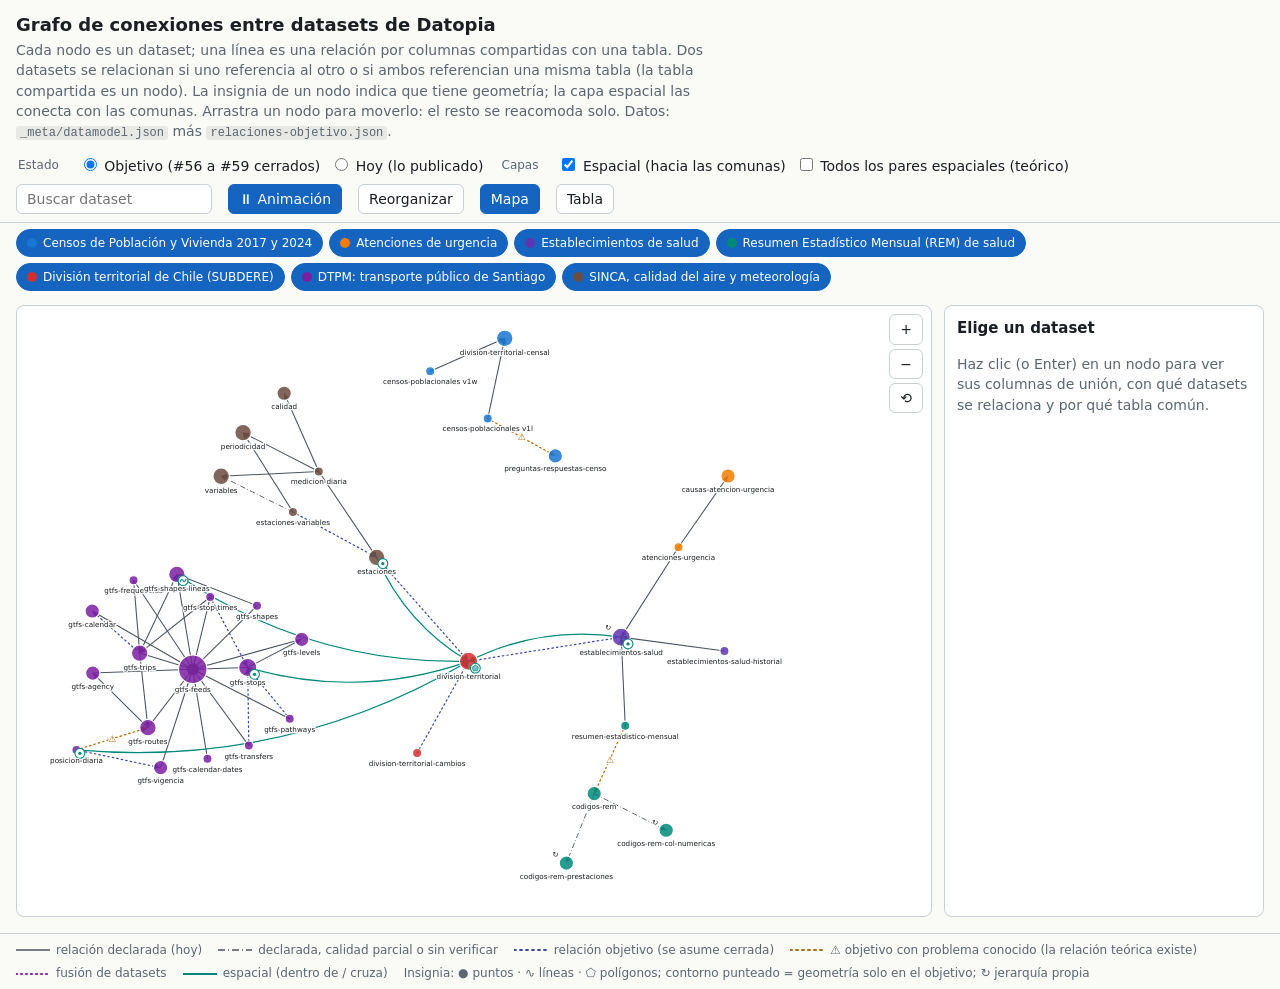
==== notebooks/interoperabilidad/grafo/grafo-datopia.html @ 95f764a3 "feat(interoperabilidad): refresh dataset graph viewer - Regenerate grafo-datopia.html from the live " ====
<!doctype html>
<html lang="es">
<head>
<meta charset="utf-8">
<meta name="viewport" content="width=device-width, initial-scale=1">
<title>Grafo de datasets de Datopia</title>
<style>
:root{--bg:#fafaf7;--panel:#fff;--ink:#1b1f23;--mut:#5b6670;--line:#c9d0d6;--tab:#4a5560;--obj:#3949ab;--adv:#b26a00;--esp:#00897b;--fus:#8e24aa;--foco:#1565c0}
@media (prefers-color-scheme:dark){:root{--bg:#14171a;--panel:#1d2227;--ink:#e8ecef;--mut:#9aa6b0;--line:#3a444d;--tab:#aab5bf;--obj:#8c9eff;--adv:#ffb74d;--esp:#4db6ac;--fus:#ce93d8;--foco:#64b5f6}}
*{box-sizing:border-box}
body{margin:0;background:var(--bg);color:var(--ink);font:14px/1.45 system-ui,-apple-system,"Segoe UI",Roboto,sans-serif}
header{padding:12px 16px 4px}
h1{font-size:18px;margin:0 0 2px}
header p{margin:0;color:var(--mut);max-width:80ch}
.barra{display:flex;flex-wrap:wrap;gap:8px 16px;align-items:center;padding:8px 16px;border-bottom:1px solid var(--line)}
.barra fieldset{border:0;margin:0;padding:0;display:flex;gap:10px;align-items:center}
.barra legend{float:left;margin-right:8px;color:var(--mut);font-size:12px}
label{cursor:pointer;white-space:nowrap}
button,input[type=search]{font:inherit;color:var(--ink);background:var(--panel);border:1px solid var(--line);border-radius:6px;padding:4px 10px}
button{cursor:pointer;min-width:32px;min-height:28px}
button[aria-pressed=true]{background:var(--foco);color:#fff;border-color:var(--foco)}
:focus-visible{outline:2px solid var(--foco);outline-offset:2px}
.chips{display:flex;flex-wrap:wrap;gap:6px;padding:6px 16px}
.chip{display:inline-flex;gap:6px;align-items:center;padding:2px 10px;border-radius:999px;border:1px solid var(--line);background:var(--panel);cursor:pointer;font-size:12px}
.chip i{width:10px;height:10px;border-radius:50%;display:inline-block}
.chip[aria-pressed=false]{opacity:.45}
main{display:grid;grid-template-columns:minmax(0,1fr) 320px;gap:12px;padding:8px 16px 16px}
@media (max-width:900px){main{grid-template-columns:1fr}}
.lienzo{background:var(--panel);border:1px solid var(--line);border-radius:8px;position:relative;overflow:hidden}
svg{display:block;width:100%;height:auto;touch-action:none;cursor:grab}
svg.arrastrando{cursor:grabbing}
.zoom{position:absolute;right:8px;top:8px;display:flex;flex-direction:column;gap:4px}
.nodo{cursor:grab}
.nodo:active{cursor:grabbing}
.nodo text{font-size:9.5px;fill:var(--ink);paint-order:stroke;stroke:var(--panel);stroke-width:3px;pointer-events:none}
.nodo:focus-visible circle.c,.nodo.sel circle.c{stroke:var(--foco);stroke-width:3}
.nodo.apagado,.arista.apagada{opacity:.12}
.arista{fill:none}
.arista.hoy-ok{stroke:var(--tab);stroke-width:1.4}
.arista.hoy-parcial{stroke:var(--tab);stroke-width:1.2;stroke-dasharray:7 3 1 3}
.arista.objetivo{stroke:var(--obj);stroke-width:1.6;stroke-dasharray:2 4;stroke-linecap:round}
.arista.advertencia{stroke:var(--adv)}
.arista.fusion{stroke:var(--fus);stroke-width:2.2;stroke-dasharray:1 4;stroke-linecap:round}
.arista.espacial{stroke:var(--esp);stroke-width:1.6}
.arista.par{stroke:var(--esp);stroke-width:.8;stroke-dasharray:1 3;opacity:.55}
.arista.sel{stroke-width:3.2;opacity:1}
.sim{font-size:12px;fill:var(--adv);paint-order:stroke;stroke:var(--panel);stroke-width:3px;pointer-events:none}
aside{background:var(--panel);border:1px solid var(--line);border-radius:8px;padding:12px;max-height:78vh;overflow:auto}
aside h2{font-size:15px;margin:0 0 4px}
aside h3{font-size:12px;margin:12px 0 4px;color:var(--mut);text-transform:uppercase;letter-spacing:.04em}
aside ul{margin:0;padding-left:18px}
aside li{margin:2px 0}
code{font-size:12px;background:rgba(127,127,127,.15);padding:0 4px;border-radius:3px}
.mut{color:var(--mut)}
.leyenda{display:flex;flex-wrap:wrap;gap:6px 16px;padding:8px 16px;border-top:1px solid var(--line);font-size:12px;color:var(--mut)}
.leyenda span{display:inline-flex;align-items:center;gap:6px}
.leyenda svg{width:34px;height:10px;cursor:default}
table{border-collapse:collapse;width:100%;font-size:12.5px;background:var(--panel)}
th,td{border:1px solid var(--line);padding:4px 8px;text-align:left;vertical-align:top}
th{position:sticky;top:0;background:var(--panel)}
.vista-tabla{display:none;padding:0 16px 16px;overflow:auto}
body.tabla .vista-tabla{display:block}
body.tabla main{display:none}
.sr{position:absolute;left:-9999px}
</style>
</head>
<body>
<header>
  <h1>Grafo de conexiones entre datasets de Datopia</h1>
  <p>Cada nodo es un dataset; una línea es una relación por columnas compartidas con una tabla. Dos datasets se relacionan si uno referencia al otro o si ambos referencian una misma tabla (la tabla compartida es un nodo). La insignia de un nodo indica que tiene geometría; la capa espacial las conecta con las comunas. Arrastra un nodo para moverlo: el resto se reacomoda solo. Datos: <code>_meta/datamodel.json</code> más <code>relaciones-objetivo.json</code>.</p>
</header>

<div class="barra" role="group" aria-label="Controles">
  <fieldset><legend>Estado</legend>
    <label><input type="radio" name="estado" value="objetivo" checked> Objetivo (#56 a #59 cerrados)</label>
    <label><input type="radio" name="estado" value="hoy"> Hoy (lo publicado)</label>
  </fieldset>
  <fieldset><legend>Capas</legend>
    <label><input type="checkbox" id="c-esp" checked> Espacial (hacia las comunas)</label>
    <label><input type="checkbox" id="c-par"> Todos los pares espaciales (teórico)</label>
  </fieldset>
  <input type="search" id="buscar" placeholder="Buscar dataset" aria-label="Buscar dataset">
  <button id="v-anim" aria-pressed="true" title="Pausar o reanudar la simulación de fuerzas">⏸ Animación</button>
  <button id="v-reorg" title="Volver al acomodo inicial y dejar que se reacomode">Reorganizar</button>
  <button id="v-mapa" aria-pressed="true">Mapa</button>
  <button id="v-tabla" aria-pressed="false">Tabla</button>
</div>
<div class="chips" id="chips" role="group" aria-label="Grupos de datasets"></div>

<main>
  <div class="lienzo">
    <div class="zoom">
      <button id="z-mas" aria-label="Acercar">+</button>
      <button id="z-menos" aria-label="Alejar">−</button>
      <button id="z-ini" aria-label="Restablecer vista">⟲</button>
    </div>
    <svg id="svg" viewBox="0 0 1200 800" role="img" aria-label="Grafo de datasets; la vista Tabla tiene la misma información en texto">
      <defs>
        <marker id="flecha" viewBox="0 0 10 10" refX="9" refY="5" markerWidth="6" markerHeight="6" orient="auto-start-reverse"><path d="M0,1 L9,5 L0,9z" fill="context-stroke"/></marker>
      </defs>
      <g id="vista"><g id="g-aristas"></g><g id="g-sim"></g><g id="g-nodos"></g></g>
    </svg>
  </div>
  <aside id="tarjeta" aria-live="polite"><h2>Elige un dataset</h2><p class="mut">Haz clic (o Enter) en un nodo para ver sus columnas de unión, con qué datasets se relaciona y por qué tabla común. También se puede enlazar: <code>#n=&lt;id&gt;</code>.</p></aside>
</main>

<div class="vista-tabla" id="vista-tabla"></div>

<div class="leyenda" id="leyenda">
  <span><svg><line x1="0" y1="5" x2="34" y2="5" stroke="var(--tab)" stroke-width="1.6"/></svg>relación declarada (hoy)</span>
  <span><svg><line x1="0" y1="5" x2="34" y2="5" stroke="var(--tab)" stroke-width="1.4" stroke-dasharray="7 3 1 3"/></svg>declarada, calidad parcial o sin verificar</span>
  <span><svg><line x1="0" y1="5" x2="34" y2="5" stroke="var(--obj)" stroke-width="1.8" stroke-dasharray="2 4" stroke-linecap="round"/></svg>relación objetivo (se asume cerrada)</span>
  <span><svg><line x1="0" y1="5" x2="34" y2="5" stroke="var(--adv)" stroke-width="1.8" stroke-dasharray="2 4" stroke-linecap="round"/></svg>⚠ objetivo con problema conocido (la relación teórica existe)</span>
  <span><svg><line x1="0" y1="5" x2="34" y2="5" stroke="var(--fus)" stroke-width="2.2" stroke-dasharray="1 4" stroke-linecap="round"/></svg>fusión de datasets</span>
  <span><svg><line x1="0" y1="5" x2="34" y2="5" stroke="var(--esp)" stroke-width="1.8"/></svg>espacial (dentro de / cruza)</span>
  <span>Insignia: ● puntos · ∿ líneas · ⬠ polígonos; contorno punteado = geometría solo en el objetivo; ↻ jerarquía propia</span>
</div>

<script>
const G = {"generado_desde":{"package":"do_metadata","version":"0.1.0"},"esquema":"1","nodos":[{"id":"geografia_social_cl_subdere_division_territorial_cambios_v1","etiqueta":"subdere / division-territorial-cambios","corta":"division-territorial-cambios","titulo":"Cambios de la división territorial de Chile","descripcion":"Historial de cambios de la división político-administrativa de Chile (DPA): una fila por unidad cambiada por cada ley o decreto (creaciones, divisiones, traslados y cambios de nombre), con códigos y nombres como los escribe la norma, más los dos decretos que reescriben toda la tabla (1439 de 2000 y 1115 de 2018). Es la fuente de las fotos históricas de division-territorial v2. Tabla plana, sin particiones.","grupo":"division-territorial-subdere","grupo_titulo":"División territorial de Chile (SUBDERE)","categoria":"geografia-social","grano":"one row per unit, legal act and previous unit","llave":["norma_id","nivel","cut_anterior","cut_nuevo"],"geometria_hoy":null,"geometria_tipo_hoy":null,"geometria_objetivo":null,"geometria_tipo_objetivo":null,"geometria_issue":null,"se_fusiona_en":null,"notebook":"https://github.com/Data-Observatory/datopia-notebooks/blob/main/notebooks/geografia-social/subdere/demo.ipynb","autoref":false,"referenciado_por":0,"x":711.4,"y":515.1},{"id":"geografia_social_cl_subdere_division_territorial_v1","etiqueta":"subdere / division-territorial","corta":"division-territorial","titulo":"División territorial de Chile: comunas con límites","descripcion":"Comunas de Chile con nombres oficiales y límites, de la edición DPA 2023 (geoportal.cl; SUBDERE, IGM, DIFROL, INE) y ocho fotos históricas reconstruidas desde las leyes que crearon o renombraron unidades (2000-05-08 a 2010-03-11). Una fila por comuna y fecha, geometría Polygon o MultiPolygon en EPSG:4326. Antártica no tiene geometría. Circulación autorizada por la Resolución N° 87 de 2023 de la Dirección Nacional de Fronteras y Límites del Estado (DIFROL); los productos derivados deben ser revisados y validados por DIFROL.","grupo":"division-territorial-subdere","grupo_titulo":"División territorial de Chile (SUBDERE)","categoria":"geografia-social","grano":"one row per municipality (cut_com) per snapshot date (snapshot_date)","llave":["cut_com","snapshot_date"],"geometria_hoy":"poligono","geometria_tipo_hoy":"MultiPolygon","geometria_objetivo":"poligono","geometria_tipo_objetivo":"MultiPolygon","geometria_issue":"#59","se_fusiona_en":null,"notebook":"https://github.com/Data-Observatory/datopia-notebooks/blob/main/notebooks/geografia-social/subdere/demo.ipynb","autoref":false,"referenciado_por":3,"x":738.9,"y":448.4},{"id":"medio_fisico_cl_sinca_calidad_v1","etiqueta":"sinca / calidad","corta":"calidad","titulo":"Códigos de calidad de la medición (SINCA)","descripcion":"Tabla de referencia con los códigos de calidad que acompañan las mediciones del SINCA: validado, preliminar y no validado. Se une con la columna calidad_id de las mediciones.","grupo":"sinca-calidad-aire","grupo_titulo":"SINCA, calidad del aire y meteorología","categoria":"medio-fisico","grano":"one row per measurement quality code","llave":["calidad_id"],"geometria_hoy":null,"geometria_tipo_hoy":null,"geometria_objetivo":null,"geometria_tipo_objetivo":null,"geometria_issue":null,"se_fusiona_en":null,"notebook":"https://github.com/Data-Observatory/datopia-notebooks/blob/main/notebooks/medio-fisico/sinca/demo.ipynb","autoref":false,"referenciado_por":1,"x":550.4,"y":192.9},{"id":"medio_fisico_cl_sinca_estaciones_v1","etiqueta":"sinca / estaciones","corta":"estaciones","titulo":"Estaciones de monitoreo (SINCA)","descripcion":"Catálogo de las estaciones de monitoreo del SINCA en Chile, con su ubicación (punto en EPSG:4326), región, provincia y comuna. Es una dimensión de cambio lento (SCD tipo 2): una estación puede tener varias filas, una por cada período de vigencia de sus datos, y la versión vigente tiene fecha_fin nula. Algunas estaciones no tienen coordenadas.","grupo":"sinca-calidad-aire","grupo_titulo":"SINCA, calidad del aire y meteorología","categoria":"medio-fisico","grano":"one row per station version (SCD-2): a station and the validity period of its tracked metadata","llave":["estacion_id","fecha_inicio"],"geometria_hoy":"punto","geometria_tipo_hoy":"Point","geometria_objetivo":"punto","geometria_tipo_objetivo":"Point","geometria_issue":null,"se_fusiona_en":null,"notebook":"https://github.com/Data-Observatory/datopia-notebooks/blob/main/notebooks/medio-fisico/sinca/demo.ipynb","autoref":false,"referenciado_por":2,"x":648.2,"y":354.6},{"id":"medio_fisico_cl_sinca_estaciones_variables_v1","etiqueta":"sinca / estaciones-variables","corta":"estaciones-variables","titulo":"Variables medidas por estación (SINCA)","descripcion":"Catálogo que indica qué variables mide cada estación del SINCA, con qué periodicidad y entre qué fechas hay registros. Una estación con más de un sensor para la misma variable meteorológica, a distintas alturas, tiene una fila por sensor. No conserva historial. Algunos códigos de variable no figuran en el diccionario de variables.","grupo":"sinca-calidad-aire","grupo_titulo":"SINCA, calidad del aire y meteorología","categoria":"medio-fisico","grano":"one row per (station, variable, periodicity): a variable measured by a station at a given cadence","llave":["estacion_id","variable_code","periodicidad"],"geometria_hoy":null,"geometria_tipo_hoy":null,"geometria_objetivo":null,"geometria_tipo_objetivo":null,"geometria_issue":null,"se_fusiona_en":null,"notebook":"https://github.com/Data-Observatory/datopia-notebooks/blob/main/notebooks/medio-fisico/sinca/demo.ipynb","autoref":false,"referenciado_por":0,"x":576.5,"y":317.0},{"id":"medio_fisico_cl_sinca_medicion_diaria_v1","etiqueta":"sinca / medicion-diaria","corta":"medicion-diaria","titulo":"Mediciones de calidad del aire y meteorología (SINCA)","descripcion":"Mediciones de calidad del aire y de variables meteorológicas de las estaciones del SINCA en Chile, en formato largo: una fila por fecha, estación, variable y periodicidad, con su indicador de calidad. Los valores se publican tal como los entrega la fuente, sin filtrar por rango, por lo que pueden existir valores extremos. La fuente puede revisar valores y calidad con posterioridad. La unidad depende de la variable (ver variables.unidad).","grupo":"sinca-calidad-aire","grupo_titulo":"SINCA, calidad del aire y meteorología","categoria":"medio-fisico","grano":"one row per (fecha, estacion_fk, variable_fk, periodicidad_fk): one measured value with its quality flag","llave":["fecha","estacion_fk","variable_fk","periodicidad_fk"],"geometria_hoy":null,"geometria_tipo_hoy":null,"geometria_objetivo":null,"geometria_tipo_objetivo":null,"geometria_issue":null,"se_fusiona_en":null,"notebook":"https://github.com/Data-Observatory/datopia-notebooks/blob/main/notebooks/medio-fisico/sinca/demo.ipynb","autoref":false,"referenciado_por":0,"x":585.4,"y":269.2},{"id":"medio_fisico_cl_sinca_periodicidad_v1","etiqueta":"sinca / periodicidad","corta":"periodicidad","titulo":"Periodicidad de la medición (SINCA)","descripcion":"Tabla de referencia con las tres periodicidades (cadencias) de medición del SINCA: horario, diario y discreto. Se une con la columna periodicidad_fk de las mediciones.","grupo":"sinca-calidad-aire","grupo_titulo":"SINCA, calidad del aire y meteorología","categoria":"medio-fisico","grano":"one row per measurement periodicity (cadence)","llave":["periodicidad_fk"],"geometria_hoy":null,"geometria_tipo_hoy":null,"geometria_objetivo":null,"geometria_tipo_objetivo":null,"geometria_issue":null,"se_fusiona_en":null,"notebook":"https://github.com/Data-Observatory/datopia-notebooks/blob/main/notebooks/medio-fisico/sinca/demo.ipynb","autoref":false,"referenciado_por":2,"x":536.5,"y":253.7},{"id":"medio_fisico_cl_sinca_variables_v1","etiqueta":"sinca / variables","corta":"variables","titulo":"Variables medidas (SINCA)","descripcion":"Diccionario de las variables que miden las estaciones del SINCA: contaminantes del aire y variables meteorológicas, con su nombre y unidad. Las variables meteorológicas se distinguen por la altura del sensor (por ejemplo TEMP_2M y TEMP_10M). Algunos códigos que aparecen en el catálogo de variables por estación no figuran aquí.","grupo":"sinca-calidad-aire","grupo_titulo":"SINCA, calidad del aire y meteorología","categoria":"medio-fisico","grano":"one row per measured variable (air-quality parameter, or meteorological variable at a given sensor height)","llave":["variable_code"],"geometria_hoy":null,"geometria_tipo_hoy":null,"geometria_objetivo":null,"geometria_tipo_objetivo":null,"geometria_issue":null,"se_fusiona_en":null,"notebook":"https://github.com/Data-Observatory/datopia-notebooks/blob/main/notebooks/medio-fisico/sinca/demo.ipynb","autoref":false,"referenciado_por":2,"x":524.4,"y":297.4},{"id":"salud_cl_deis_atenciones_urgencia_v1","etiqueta":"deis / atenciones-urgencia","corta":"atenciones-urgencia","titulo":"Atenciones de urgencia (DEIS)","descripcion":"Atenciones de urgencia diarias informadas por los establecimientos de la red pública de salud de Chile al DEIS del Ministerio de Salud, desde 2008, en formato largo. Cada fila es una fecha, un establecimiento, una causa y un grupo de edad, con el número de atenciones. Se excluyen las filas de totales por sección y por grupo de la fuente para no contar dos veces. Las glosas de las causas están en la tabla de causas de atención de urgencia.","grupo":"deis-atenciones-urgencia","grupo_titulo":"Atenciones de urgencia","categoria":"salud","grano":"one row per (fecha, id_establecimiento, id_causa, rango_etario): the number of emergency-care visits of an establishment on a date for a cause and age group (unique over all rows)","llave":["fecha","id_establecimiento","id_causa","rango_etario"],"geometria_hoy":null,"geometria_tipo_hoy":null,"geometria_objetivo":null,"geometria_tipo_objetivo":null,"geometria_issue":null,"se_fusiona_en":null,"notebook":"https://github.com/Data-Observatory/datopia-notebooks/blob/main/notebooks/salud/deis-atenciones-urgencia/demo.ipynb","autoref":false,"referenciado_por":0,"x":917.8,"y":430.7},{"id":"salud_cl_deis_causas_atencion_urgencia_v1","etiqueta":"deis / causas-atencion-urgencia","corta":"causas-atencion-urgencia","titulo":"Causas de atención de urgencia (DEIS)","descripcion":"Tabla de causas de las atenciones de urgencia del DEIS: una fila por código de causa con su nombre, grupo diagnóstico, tipo de prestación y códigos CIE-10. Se construye a partir de los archivos de atenciones de urgencia.","grupo":"deis-atenciones-urgencia","grupo_titulo":"Atenciones de urgencia","categoria":"salud","grano":"one row per id_causa","llave":["id_causa"],"geometria_hoy":null,"geometria_tipo_hoy":null,"geometria_objetivo":null,"geometria_tipo_objetivo":null,"geometria_issue":null,"se_fusiona_en":null,"notebook":"https://github.com/Data-Observatory/datopia-notebooks/blob/main/notebooks/salud/deis-atenciones-urgencia/demo.ipynb","autoref":false,"referenciado_por":1,"x":969.3,"y":384.3},{"id":"salud_cl_deis_codigos_rem_col_numericas_v1","etiqueta":"deis / codigos-rem-col-numericas","corta":"codigos-rem-col-numericas","titulo":"Columnas numéricas del REM (árbol de glosas)","descripcion":"Árbol jerárquico de las glosas de las columnas numéricas del REM. Los nombres de la fuente son rutas de niveles separados por «;», cada uno con la forma clave|valor; esta tabla tiene una fila por cada nodo distinto, con su nivel, su padre y, cuando la glosa la indica, la unidad. Se une con codigos-rem por num_col_numerica; las filas de codigos-rem sin glosa de columna numérica tienen num_col_numerica nulo y no tienen nodo aquí.","grupo":"deis-rem","grupo_titulo":"Resumen Estadístico Mensual (REM) de salud","categoria":"salud","grano":"one row per node of the numeric column label tree","llave":["num_col_numerica"],"geometria_hoy":null,"geometria_tipo_hoy":null,"geometria_objetivo":null,"geometria_tipo_objetivo":null,"geometria_issue":null,"se_fusiona_en":null,"notebook":"https://github.com/Data-Observatory/datopia-notebooks/blob/main/notebooks/salud/deis-rem/demo.ipynb","autoref":true,"referenciado_por":1,"x":906.0,"y":736.0},{"id":"salud_cl_deis_codigos_rem_prestaciones_v1","etiqueta":"deis / codigos-rem-prestaciones","corta":"codigos-rem-prestaciones","titulo":"Prestaciones del REM (árbol de glosas)","descripcion":"Árbol jerárquico de las glosas de las prestaciones del REM. Los nombres de la fuente son rutas de niveles separados por «;», cada uno con la forma clave|valor; esta tabla tiene una fila por cada nodo distinto, con su nivel, su padre y, cuando la glosa la indica, la unidad. Se une con codigos-rem por num_prestacion.","grupo":"deis-rem","grupo_titulo":"Resumen Estadístico Mensual (REM) de salud","categoria":"salud","grano":"one row per node of the activity (prestación) label tree","llave":["num_prestacion"],"geometria_hoy":null,"geometria_tipo_hoy":null,"geometria_objetivo":null,"geometria_tipo_objetivo":null,"geometria_issue":null,"se_fusiona_en":null,"notebook":"https://github.com/Data-Observatory/datopia-notebooks/blob/main/notebooks/salud/deis-rem/demo.ipynb","autoref":true,"referenciado_por":1,"x":830.3,"y":745.0},{"id":"salud_cl_deis_codigos_rem_v1","etiqueta":"deis / codigos-rem","corta":"codigos-rem","titulo":"Códigos del Resumen Estadístico Mensual (REM)","descripcion":"Diccionario de los códigos del REM (Resumen Estadístico Mensual) por año y serie. Para cada código de prestación (cod_prestacion) y columna numérica (cod_col_numerica) indica la hoja, sección y subsección en que aparece el código, además de los nombres de la prestación y de la columna numérica (columnas nombre_). Esos nombres son cadenas jerárquicas con la estructura «clave_1|valor_1;clave_2|valor_2»; las columnas num_ guardan el id del último nodo de cada jerarquía y funcionan como claves foráneas hacia los datasets codigos-rem-prestaciones y codigos-rem-col-numericas. Clave de unión con tipo=resumen-estadistico-mensual: (year, tipo_serie, cod_prestacion, cod_col_numerica); las columnas cod_ son las claves, porque los nombres (nombre_) pueden cambiar entre años. Esa combinación no es única en algunos años porque los diccionarios de la fuente la repiten, y las filas repetidas se conservan tal como se publican, igual que las filas sin cod_col_numerica en la fuente original. Las repeticiones son dos errores aparentes de numeración en las planillas del DEIS (serie A, 2014, hoja A11, subsecciones A.1 y A.2, que repiten COL01 a COL07; serie A, 2026, hoja A08, subsecciones A.2 y A.5, que repiten los códigos 08200001 y 08200002) y otras repeticiones del mismo código en los diccionarios de la fuente: serie A, hojas A28 (2011), A26 (2014), A03 (2016, subsecciones A.1, D.3 y D.4), A05 (2016), A27 y A30 (2023) y A25 (2026); serie BM, hojas BM18 y BM18A (2017); serie BS, hoja BS17A (2009 a 2016) y hoja B (2018 y 2023 a 2025); serie D, hoja D15 (2016). El listado corresponde a los diccionarios publicados hoy.","grupo":"deis-rem","grupo_titulo":"Resumen Estadístico Mensual (REM) de salud","categoria":"salud","grano":"one row per (year, tipo_serie, cod_prestacion, cod_col_numerica) as listed in the source code dictionaries; the combination is not unique in some years (see the dataset description)","llave":[],"geometria_hoy":null,"geometria_tipo_hoy":null,"geometria_objetivo":null,"geometria_tipo_objetivo":null,"geometria_issue":null,"se_fusiona_en":null,"notebook":"https://github.com/Data-Observatory/datopia-notebooks/blob/main/notebooks/salud/deis-rem/demo.ipynb","autoref":false,"referenciado_por":1,"x":865.4,"y":687.1},{"id":"salud_cl_deis_establecimientos_salud_historial_v1","etiqueta":"deis / establecimientos-salud-historial","corta":"establecimientos-salud-historial","titulo":"Historial de cambios de establecimientos de salud (DEIS)","descripcion":"Historial de cambios del registro de establecimientos de salud de Chile, del DEIS, en formato largo. Cada fila es un valor anterior de un atributo de un establecimiento, con los años en que estuvo vigente. Las filas del atributo id_establecimiento_antiguo relacionan los códigos antiguos con el código vigente. Los valores actuales están en la tabla de establecimientos de salud.","grupo":"deis-establecimientos-salud","grupo_titulo":"Establecimientos de salud","categoria":"salud","grano":"one row per (id_establecimiento, nombre_columna, valor_columna, year_inicio): one former value of one attribute of an establishment and the years it applied","llave":[],"geometria_hoy":null,"geometria_tipo_hoy":null,"geometria_objetivo":null,"geometria_tipo_objetivo":null,"geometria_issue":null,"se_fusiona_en":null,"notebook":"https://github.com/Data-Observatory/datopia-notebooks/blob/main/notebooks/salud/deis-rem/demo.ipynb","autoref":false,"referenciado_por":0,"x":926.1,"y":517.0},{"id":"salud_cl_deis_establecimientos_salud_v1","etiqueta":"deis / establecimientos-salud","corta":"establecimientos-salud","titulo":"Establecimientos de salud (DEIS)","descripcion":"Registro vigente de los establecimientos de salud de Chile, del DEIS del Ministerio de Salud. Cada fila es un establecimiento con sus atributos más recientes: nombre, tipo, dependencia, situación, ubicación, servicio de salud y SEREMI. Los valores anteriores, incluidos los códigos antiguos, están en el historial de cambios de establecimientos.","grupo":"deis-establecimientos-salud","grupo_titulo":"Establecimientos de salud","categoria":"salud","grano":"one row per health establishment (current DEIS code)","llave":["id_establecimiento"],"geometria_hoy":"punto","geometria_tipo_hoy":"Point","geometria_objetivo":"punto","geometria_tipo_objetivo":"Point","geometria_issue":null,"se_fusiona_en":null,"notebook":"https://github.com/Data-Observatory/datopia-notebooks/blob/main/notebooks/salud/deis-rem/demo.ipynb","autoref":true,"referenciado_por":3,"x":853.0,"y":496.9},{"id":"salud_cl_deis_resumen_estadistico_mensual_v1","etiqueta":"deis / resumen-estadistico-mensual","corta":"resumen-estadistico-mensual","titulo":"Resumen Estadístico Mensual (REM) de establecimientos de salud","descripcion":"Estadísticas de actividad mensual (REM) que los establecimientos de salud de la red pública de Chile reportan al DEIS, del Ministerio de Salud, en formato largo. Reúne las series A, BS, BM, D y P. Cada fila es un valor reportado para un año, mes, tipo de serie, establecimiento, código de prestación y columna numérica. Los archivos de la fuente repiten algunas de estas combinaciones; el ETL deja un solo valor por combinación (si las copias difieren, el de la última línea del archivo de origen) y lo marca en flags_procesamiento con el bit 5 (valor 32). Las glosas de los códigos están en los datasets codigos-rem, codigos-rem-prestaciones y codigos-rem-col-numericas.","grupo":"deis-rem","grupo_titulo":"Resumen Estadístico Mensual (REM) de salud","categoria":"salud","grano":"one row per (year, month, tipo_serie, id_establecimiento, cod_prestacion, cod_col_numerica): the reported value (cantidad) for a health establishment, month, series type, activity code and numeric column. The source CSVs repeat some of these keys; the ETL keeps one value per key (the last line of the source file when the copies differ) and sets bit 5 (32) of flags_procesamiento","llave":["year","month","tipo_serie","id_establecimiento","cod_prestacion","cod_col_numerica"],"geometria_hoy":null,"geometria_tipo_hoy":null,"geometria_objetivo":null,"geometria_tipo_objetivo":null,"geometria_issue":null,"se_fusiona_en":null,"notebook":"https://github.com/Data-Observatory/datopia-notebooks/blob/main/notebooks/salud/deis-rem/demo.ipynb","autoref":false,"referenciado_por":0,"x":862.2,"y":598.2},{"id":"sociologia_cl_ine_censos_poblacionales_v1l","etiqueta":"ine / censos-poblacionales v1l","corta":"censos-poblacionales v1l","titulo":"Censos de Población y Vivienda 2017 y 2024 (formato largo)","descripcion":"Microdatos de los Censos de Población y Vivienda 2017 y 2024 de Chile (INE), en formato largo: una fila por vivienda, hogar o persona y pregunta censal, con la descripción de la pregunta (pregunta) y la respuesta como texto (respuesta). Particionado por year= y tipo_registro= (viviendas, hogares, personas). Las columnas identificadoras varían por partición (id_zona_censal_local solo en 2017; cut_com y zona_urbana solo en viviendas 2024); esta tabla es su unión por nombre y una columna ausente se lee nula. No se publican filas con respuesta vacía. Preguntas y etiquetas de respuestas: preguntas-respuestas-censo. Los mismos registros en formato ancho: versión v1w.","grupo":"censos","grupo_titulo":"Censos de Población y Vivienda 2017 y 2024","categoria":"sociologia","grano":"one row per dwelling, household or person and census question with a non-empty answer","llave":[],"geometria_hoy":null,"geometria_tipo_hoy":null,"geometria_objetivo":null,"geometria_tipo_objetivo":null,"geometria_issue":null,"se_fusiona_en":null,"notebook":"https://github.com/Data-Observatory/datopia-notebooks/blob/main/notebooks/sociologia/ine/demo.ipynb","autoref":false,"referenciado_por":0,"x":793.0,"y":119.2},{"id":"sociologia_cl_ine_censos_poblacionales_v1w","etiqueta":"ine / censos-poblacionales v1w","corta":"censos-poblacionales v1w","titulo":"Censos de Población y Vivienda 2017 y 2024 (formato ancho)","descripcion":"Microdatos de los Censos de Población y Vivienda 2017 y 2024 de Chile (INE), en formato ancho: una fila por vivienda, hogar o persona y una columna por variable censal; las respuestas con categorías vienen como la etiqueta del diccionario del INE. Particionado por year= y tipo_registro= (viviendas, hogares, personas). Cada tipo_registro (y cada año) conserva sus propias columnas en sus archivos parquet; esta tabla es la unión de todas por nombre, así que una columna que no existe en una partición se lee nula ahí (en DuckDB leer con union_by_name y filtrar un tipo_registro). En 2017 los ids de vivienda, hogar y persona son relativos a la zona censal (id_zona_censal_local); en 2024 son globales. Nombres de comuna: unir cut_com con division-territorial (SUBDERE); zonas y localidades 2017: division-territorial-censal. Los mismos registros en formato largo: versión v1l.","grupo":"censos","grupo_titulo":"Censos de Población y Vivienda 2017 y 2024","categoria":"sociologia","grano":"one row per dwelling (viviendas), household (hogares) or person (personas) counted in the census","llave":[],"geometria_hoy":null,"geometria_tipo_hoy":null,"geometria_objetivo":null,"geometria_tipo_objetivo":null,"geometria_issue":null,"se_fusiona_en":null,"notebook":"https://github.com/Data-Observatory/datopia-notebooks/blob/main/notebooks/sociologia/ine/demo.ipynb","autoref":false,"referenciado_por":0,"x":691.8,"y":55.0},{"id":"sociologia_cl_ine_division_territorial_censal_v1","etiqueta":"ine / division-territorial-censal","corta":"division-territorial-censal","titulo":"División territorial censal (Censos 2017 y 2024)","descripcion":"Geografía censal de los Censos de Población y Vivienda de Chile (INE): en 2017 una fila por zona censal (urbana) o localidad (rural), con su distrito; en 2024 una fila por comuna, con la marca de comunas bajo el umbral de publicación. Los nombres de comuna, provincia y región vienen de division-territorial (SUBDERE) por código. Los microdatos 2017 del censo (censos-poblacionales) la referencian por id_zona_censal_local, clave única aquí (única entre las filas de 2017, nula en 2024). Lo construye el pipeline del censo desde los archivos de identificación geográfica 2017 y los microdatos 2024. Tabla estática, sin particiones.","grupo":"censos","grupo_titulo":"Censos de Población y Vivienda 2017 y 2024","categoria":"sociologia","grano":"2017: one row per census zone or locality (id_zona_censal_local unique); 2024: one row per municipality (cut_com unique)","llave":[],"geometria_hoy":null,"geometria_tipo_hoy":null,"geometria_objetivo":null,"geometria_tipo_objetivo":null,"geometria_issue":null,"se_fusiona_en":null,"notebook":"https://github.com/Data-Observatory/datopia-notebooks/blob/main/notebooks/sociologia/ine/demo.ipynb","autoref":false,"referenciado_por":2,"x":741.0,"y":84.3},{"id":"sociologia_cl_ine_preguntas_respuestas_censo_v1","etiqueta":"ine / preguntas-respuestas-censo","corta":"preguntas-respuestas-censo","titulo":"Preguntas y respuestas de los Censos 2017 y 2024","descripcion":"Diccionario de preguntas y códigos de respuesta de los Censos de Población y Vivienda 2017 y 2024 de Chile (INE): una fila por año censal, tipo de registro, pregunta y código de respuesta, con la descripción y el enunciado de la pregunta y la etiqueta de la respuesta. Las preguntas sin respuestas codificadas (p. ej. edad) tienen una fila con código de respuesta nulo. Lo construye el pipeline del censo desde los diccionarios del INE (CSV de etiquetas 2017, diccionario de variables 2024). Sus valores de descripcion_pregunta son los valores de pregunta de censos-poblacionales versión v1l. Tabla estática, sin particiones.","grupo":"censos","grupo_titulo":"Censos de Población y Vivienda 2017 y 2024","categoria":"sociologia","grano":"one row per (year, tipo_registro, nombre_pregunta, num_respuesta); num_respuesta is null for questions without coded answers","llave":[],"geometria_hoy":null,"geometria_tipo_hoy":null,"geometria_objetivo":null,"geometria_tipo_objetivo":null,"geometria_issue":null,"se_fusiona_en":null,"notebook":"https://github.com/Data-Observatory/datopia-notebooks/blob/main/notebooks/sociologia/ine/demo.ipynb","autoref":false,"referenciado_por":1,"x":838.2,"y":152.2},{"id":"transporte_cl_dtpm_gtfs_agency_v1","etiqueta":"dtpm / gtfs-agency","corta":"gtfs-agency","titulo":"GTFS DTPM: agencias (agency)","descripcion":"agency.txt de cada feed GTFS del DTPM: las agencias operadoras (buses, Metro, trenes) de cada feed. Una fila por agencia y feed. Cada feed trae su propia copia completa de la tabla (no hay deduplicación entre feeds): filtra por feed_id, elegido con gtfs-vigencia para la fecha que te interesa.","grupo":"dtpm","grupo_titulo":"DTPM: transporte público de Santiago","categoria":"transporte","grano":"one row per agency (agency_id) of a feed (feed_id)","llave":["feed_id","agency_id"],"geometria_hoy":null,"geometria_tipo_hoy":null,"geometria_objetivo":null,"geometria_tipo_objetivo":null,"geometria_issue":null,"se_fusiona_en":null,"notebook":"https://github.com/Data-Observatory/datopia-notebooks/blob/main/notebooks/transporte/dtpm/demo.ipynb","autoref":false,"referenciado_por":1,"x":235.1,"y":585.2},{"id":"transporte_cl_dtpm_gtfs_calendar_dates_v1","etiqueta":"dtpm / gtfs-calendar-dates","corta":"gtfs-calendar-dates","titulo":"GTFS DTPM: excepciones del calendario (calendar_dates)","descripcion":"calendar_dates.txt de cada feed GTFS del DTPM: las excepciones al calendario semanal (un servicio agregado o eliminado en una fecha concreta, por feriados y eventos). Una fila por servicio, fecha y feed. Los feeds cuyo calendar_dates.txt solo trae el encabezado no tienen filas aquí.","grupo":"dtpm","grupo_titulo":"DTPM: transporte público de Santiago","categoria":"transporte","grano":"one row per (feed_id, service_id, date): a service added to or removed from a date","llave":["feed_id","service_id","date"],"geometria_hoy":null,"geometria_tipo_hoy":null,"geometria_objetivo":null,"geometria_tipo_objetivo":null,"geometria_issue":null,"se_fusiona_en":null,"notebook":"https://github.com/Data-Observatory/datopia-notebooks/blob/main/notebooks/transporte/dtpm/demo.ipynb","autoref":false,"referenciado_por":0,"x":350.7,"y":677.4},{"id":"transporte_cl_dtpm_gtfs_calendar_v1","etiqueta":"dtpm / gtfs-calendar","corta":"gtfs-calendar","titulo":"GTFS DTPM: calendario semanal (calendar)","descripcion":"calendar.txt de cada feed GTFS del DTPM: los patrones semanales de servicio (qué días de la semana corre cada service_id) con sus fechas de inicio y fin. Una fila por servicio y feed. Las excepciones (fechas agregadas o eliminadas) están en gtfs-calendar-dates; ambas tablas juntas deciden qué viajes corren en una fecha del feed vigente.","grupo":"dtpm","grupo_titulo":"DTPM: transporte público de Santiago","categoria":"transporte","grano":"one row per service pattern (service_id) of a feed (feed_id)","llave":["feed_id","service_id"],"geometria_hoy":null,"geometria_tipo_hoy":null,"geometria_objetivo":null,"geometria_tipo_objetivo":null,"geometria_issue":null,"se_fusiona_en":null,"notebook":"https://github.com/Data-Observatory/datopia-notebooks/blob/main/notebooks/transporte/dtpm/demo.ipynb","autoref":false,"referenciado_por":1,"x":247.1,"y":529.4},{"id":"transporte_cl_dtpm_gtfs_feeds_v1","etiqueta":"dtpm / gtfs-feeds","corta":"gtfs-feeds","titulo":"Feeds GTFS del DTPM: catálogo de feeds","descripcion":"Catálogo de los feeds GTFS que publica el DTPM (Directorio de Transporte Público Metropolitano, Santiago) desde 2014: una fila por feed con su identidad (feed_id), lo que declara en feed_info.txt, su lugar en la serie de feeds, los hashes de contenido y la procedencia de la descarga. Es la tabla padre de todas las demás gtfs-* mediante feed_id. Para saber qué feed rige en una fecha usa gtfs-vigencia, no las columnas de vigencia de esta tabla.","grupo":"dtpm","grupo_titulo":"DTPM: transporte público de Santiago","categoria":"transporte","grano":"one row per GTFS feed (feed_id): a published DTPM schedule version","llave":["feed_id"],"geometria_hoy":null,"geometria_tipo_hoy":null,"geometria_objetivo":null,"geometria_tipo_objetivo":null,"geometria_issue":null,"se_fusiona_en":null,"notebook":"https://github.com/Data-Observatory/datopia-notebooks/blob/main/notebooks/transporte/dtpm/demo.ipynb","autoref":false,"referenciado_por":14,"x":332.3,"y":577.4},{"id":"transporte_cl_dtpm_gtfs_frequencies_v1","etiqueta":"dtpm / gtfs-frequencies","corta":"gtfs-frequencies","titulo":"GTFS DTPM: frecuencias (frequencies)","descripcion":"frequencies.txt de cada feed GTFS del DTPM: para los viajes por frecuencia (todos los buses del DTPM), la ventana (start_time a end_time) y el intervalo en que el viaje se repite. Las horas de parada de esos viajes en gtfs-stop-times son desplazamientos desde las 00:00 que hay que correr según la ventana. end_time llega exactamente a 24:00:00 (86400 s). Cada feed trae su propia copia completa de la tabla (no hay deduplicación entre feeds): filtra por feed_id, elegido con gtfs-vigencia para la fecha que te interesa. Se guarda un archivo por año de la fecha de inicio declarada del feed (clave de partición year): filtra siempre por feed_id y nunca solo por year (un feed que empieza en diciembre rige en enero).","grupo":"dtpm","grupo_titulo":"DTPM: transporte público de Santiago","categoria":"transporte","grano":"one row per (feed_id, trip_id, start_time): a frequency window of a trip","llave":["feed_id","trip_id","start_time"],"geometria_hoy":null,"geometria_tipo_hoy":null,"geometria_objetivo":null,"geometria_tipo_objetivo":null,"geometria_issue":null,"se_fusiona_en":null,"notebook":"https://github.com/Data-Observatory/datopia-notebooks/blob/main/notebooks/transporte/dtpm/demo.ipynb","autoref":false,"referenciado_por":0,"x":276.9,"y":491.0},{"id":"transporte_cl_dtpm_gtfs_levels_v1","etiqueta":"dtpm / gtfs-levels","corta":"gtfs-levels","titulo":"GTFS DTPM: niveles de estación (levels)","descripcion":"levels.txt de los feeds GTFS del DTPM que lo publican (desde 2026-02): los pisos (niveles) de las estaciones. Una fila por nivel y feed. Cada feed trae su propia copia completa de la tabla (no hay deduplicación entre feeds): filtra por feed_id, elegido con gtfs-vigencia para la fecha que te interesa.","grupo":"dtpm","grupo_titulo":"DTPM: transporte público de Santiago","categoria":"transporte","grano":"one row per level (level_id) of a feed (feed_id)","llave":["feed_id","level_id"],"geometria_hoy":null,"geometria_tipo_hoy":null,"geometria_objetivo":null,"geometria_tipo_objetivo":null,"geometria_issue":null,"se_fusiona_en":null,"notebook":"https://github.com/Data-Observatory/datopia-notebooks/blob/main/notebooks/transporte/dtpm/demo.ipynb","autoref":false,"referenciado_por":1,"x":426.5,"y":551.0},{"id":"transporte_cl_dtpm_gtfs_pathways_v1","etiqueta":"dtpm / gtfs-pathways","corta":"gtfs-pathways","titulo":"GTFS DTPM: recorridos en estaciones (pathways)","descripcion":"pathways.txt de los feeds GTFS del DTPM que lo publican (desde 2024-10): los pasillos, escaleras, escaleras mecánicas, ascensores y torniquetes que conectan los nodos de una estación. Una fila por recorrido y feed. Cada feed trae su propia copia completa de la tabla (no hay deduplicación entre feeds): filtra por feed_id, elegido con gtfs-vigencia para la fecha que te interesa.","grupo":"dtpm","grupo_titulo":"DTPM: transporte público de Santiago","categoria":"transporte","grano":"one row per pathway (pathway_id) of a feed (feed_id)","llave":["feed_id","pathway_id"],"geometria_hoy":null,"geometria_tipo_hoy":null,"geometria_objetivo":null,"geometria_tipo_objetivo":null,"geometria_issue":null,"se_fusiona_en":null,"notebook":"https://github.com/Data-Observatory/datopia-notebooks/blob/main/notebooks/transporte/dtpm/demo.ipynb","autoref":false,"referenciado_por":0,"x":429.3,"y":622.6},{"id":"transporte_cl_dtpm_gtfs_routes_v1","etiqueta":"dtpm / gtfs-routes","corta":"gtfs-routes","titulo":"GTFS DTPM: rutas (routes)","descripcion":"routes.txt de cada feed GTFS del DTPM: los servicios (rutas) de bus, Metro y tren de cada feed, con su nombre, tipo y colores. Una fila por ruta y feed. Cada feed trae su propia copia completa de la tabla (no hay deduplicación entre feeds): filtra por feed_id, elegido con gtfs-vigencia para la fecha que te interesa.","grupo":"dtpm","grupo_titulo":"DTPM: transporte público de Santiago","categoria":"transporte","grano":"one row per route (route_id) of a feed (feed_id)","llave":["feed_id","route_id"],"geometria_hoy":null,"geometria_tipo_hoy":null,"geometria_objetivo":null,"geometria_tipo_objetivo":null,"geometria_issue":null,"se_fusiona_en":null,"notebook":"https://github.com/Data-Observatory/datopia-notebooks/blob/main/notebooks/transporte/dtpm/demo.ipynb","autoref":false,"referenciado_por":2,"x":263.3,"y":612.1},{"id":"transporte_cl_dtpm_gtfs_shapes_lineas_v1","etiqueta":"dtpm / gtfs-shapes-lineas","corta":"gtfs-shapes-lineas","titulo":"GTFS DTPM: trazados como líneas (shapes-lineas)","descripcion":"Una línea (LineString, EPSG:4326, GeoParquet 1.1) por cada trazado GTFS de cada feed del DTPM, construida desde shapes.txt con los puntos ordenados por shape_pt_sequence, con columnas de caja envolvente y el largo en metros. Una fila por trazado y feed. Derivada de gtfs-shapes. Cada feed trae su propia copia completa de la tabla (no hay deduplicación entre feeds): filtra por feed_id, elegido con gtfs-vigencia para la fecha que te interesa. Se guarda un archivo por año de la fecha de inicio declarada del feed (clave de partición year): filtra siempre por feed_id y nunca solo por year (un feed que empieza en diciembre rige en enero).","grupo":"dtpm","grupo_titulo":"DTPM: transporte público de Santiago","categoria":"transporte","grano":"one row per shape (shape_id) of a feed (feed_id): the shape as one LineString","llave":["feed_id","shape_id"],"geometria_hoy":"linea","geometria_tipo_hoy":"LineString","geometria_objetivo":"linea","geometria_tipo_objetivo":"LineString","geometria_issue":null,"se_fusiona_en":null,"notebook":"https://github.com/Data-Observatory/datopia-notebooks/blob/main/notebooks/transporte/dtpm/demo.ipynb","autoref":false,"referenciado_por":2,"x":325.2,"y":489.0},{"id":"transporte_cl_dtpm_gtfs_shapes_v1","etiqueta":"dtpm / gtfs-shapes","corta":"gtfs-shapes","titulo":"GTFS DTPM: puntos de los trazados (shapes)","descripcion":"shapes.txt de cada feed GTFS del DTPM: los puntos ordenados (latitud y longitud WGS 84 como columnas simples) del trazado de cada viaje (tabla muy grande). Cada feed trae su propia copia completa de la tabla (no hay deduplicación entre feeds): filtra por feed_id, elegido con gtfs-vigencia para la fecha que te interesa. Para una geometría lista por trazado usa gtfs-shapes-lineas (una línea por trazado). Se guarda un archivo por año de la fecha de inicio declarada del feed (clave de partición year): filtra siempre por feed_id y nunca solo por year (un feed que empieza en diciembre rige en enero).","grupo":"dtpm","grupo_titulo":"DTPM: transporte público de Santiago","categoria":"transporte","grano":"one row per (feed_id, shape_id, shape_pt_sequence): a point of a shape polyline","llave":["feed_id","shape_id","shape_pt_sequence"],"geometria_hoy":null,"geometria_tipo_hoy":null,"geometria_objetivo":null,"geometria_tipo_objetivo":null,"geometria_issue":null,"se_fusiona_en":null,"notebook":"https://github.com/Data-Observatory/datopia-notebooks/blob/main/notebooks/transporte/dtpm/demo.ipynb","autoref":false,"referenciado_por":0,"x":367.3,"y":480.5},{"id":"transporte_cl_dtpm_gtfs_stop_times_v1","etiqueta":"dtpm / gtfs-stop-times","corta":"gtfs-stop-times","titulo":"GTFS DTPM: horarios en paradas (stop_times)","descripcion":"stop_times.txt de cada feed GTFS del DTPM: la llegada y salida programadas de cada viaje en cada parada (tabla muy grande). Cada feed trae su propia copia completa de la tabla (no hay deduplicación entre feeds): filtra por feed_id, elegido con gtfs-vigencia para la fecha que te interesa. Las horas conservan el texto publicado (HH:MM:SS) más *_s, segundos desde la medianoche del día de servicio. Las horas de los buses son plantillas de frecuencia (desplazamientos desde las 00:00, ver gtfs-frequencies); el Metro tiene viajes con horario explícito desde 2026-02-28. Se guarda un archivo por año de la fecha de inicio declarada del feed (clave de partición year): filtra siempre por feed_id y nunca solo por year (un feed que empieza en diciembre rige en enero).","grupo":"dtpm","grupo_titulo":"DTPM: transporte público de Santiago","categoria":"transporte","grano":"one row per (feed_id, trip_id, stop_sequence): a trip's scheduled visit to a stop","llave":["feed_id","trip_id","stop_sequence"],"geometria_hoy":null,"geometria_tipo_hoy":null,"geometria_objetivo":null,"geometria_tipo_objetivo":null,"geometria_issue":null,"se_fusiona_en":null,"notebook":"https://github.com/Data-Observatory/datopia-notebooks/blob/main/notebooks/transporte/dtpm/demo.ipynb","autoref":false,"referenciado_por":0,"x":365.3,"y":543.4},{"id":"transporte_cl_dtpm_gtfs_stops_v1","etiqueta":"dtpm / gtfs-stops","corta":"gtfs-stops","titulo":"GTFS DTPM: paradas (stops)","descripcion":"stops.txt de cada feed GTFS del DTPM como puntos GeoParquet (EPSG:4326): paraderos de bus, estaciones de Metro y tren, accesos y nodos de estación. Una fila por parada y feed. La clave natural (feed_id, stop_id) no se declara como clave primaria porque dos filas la rompen, tal como se publicaron: la parada PG1142 aparece dos veces en GTFS_20180922 y GTFS_20241109 tiene una fila sin stop_id. Las filas sin coordenadas (location_type 3 y 4) tienen geometría, lon y lat nulas. No guarda la comuna: se une espacialmente con division-territorial. Se guarda un archivo por año de la fecha de inicio declarada del feed (clave de partición year): filtra siempre por feed_id y nunca solo por year (un feed que empieza en diciembre rige en enero).","grupo":"dtpm","grupo_titulo":"DTPM: transporte público de Santiago","categoria":"transporte","grano":"one row per stop (stop_id) of a feed (feed_id); a stop has no row in the feeds that do not list it","llave":[],"geometria_hoy":"punto","geometria_tipo_hoy":"Point","geometria_objetivo":"punto","geometria_tipo_objetivo":"Point","geometria_issue":null,"se_fusiona_en":null,"notebook":"https://github.com/Data-Observatory/datopia-notebooks/blob/main/notebooks/transporte/dtpm/demo.ipynb","autoref":false,"referenciado_por":3,"x":402.7,"y":590.6},{"id":"transporte_cl_dtpm_gtfs_transfers_v1","etiqueta":"dtpm / gtfs-transfers","corta":"gtfs-transfers","titulo":"GTFS DTPM: transbordos (transfers)","descripcion":"transfers.txt de los feeds GTFS del DTPM que lo publican (solo del 2024-10-19 al 2026-02-21): reglas de transbordo entre paradas, rutas o viajes. El DTPM publicó tres conjuntos de columnas distintos con el tiempo (solo paradas; paradas y rutas; paradas, rutas y viajes); esta tabla es su unión, así que las columnas de ruta y de viaje son nulas en los feeds que no las traen, y no tiene clave primaria. from_stop_id, to_stop_id y transfer_type siempre vienen llenas; transfer_type vale 0 en todas las filas publicadas hasta ahora.","grupo":"dtpm","grupo_titulo":"DTPM: transporte público de Santiago","categoria":"transporte","grano":"one row per transfer rule published in a feed's transfers.txt (no natural key: three different file schemas, see description)","llave":[],"geometria_hoy":null,"geometria_tipo_hoy":null,"geometria_objetivo":null,"geometria_tipo_objetivo":null,"geometria_issue":null,"se_fusiona_en":null,"notebook":"https://github.com/Data-Observatory/datopia-notebooks/blob/main/notebooks/transporte/dtpm/demo.ipynb","autoref":false,"referenciado_por":0,"x":388.8,"y":641.9},{"id":"transporte_cl_dtpm_gtfs_trips_v1","etiqueta":"dtpm / gtfs-trips","corta":"gtfs-trips","titulo":"GTFS DTPM: viajes (trips)","descripcion":"trips.txt de cada feed GTFS del DTPM: cada viaje (una ruta con un patrón de servicio, un sentido y un trazado). Una fila por viaje y feed; las paradas y horas de un viaje están en gtfs-stop-times (y en gtfs-frequencies para los viajes por frecuencia). Cada feed trae su propia copia completa de la tabla (no hay deduplicación entre feeds): filtra por feed_id, elegido con gtfs-vigencia para la fecha que te interesa. Se guarda un archivo por año de la fecha de inicio declarada del feed (clave de partición year): filtra siempre por feed_id y nunca solo por year (un feed que empieza en diciembre rige en enero).","grupo":"dtpm","grupo_titulo":"DTPM: transporte público de Santiago","categoria":"transporte","grano":"one row per trip (trip_id) of a feed (feed_id)","llave":["feed_id","trip_id"],"geometria_hoy":null,"geometria_tipo_hoy":null,"geometria_objetivo":null,"geometria_tipo_objetivo":null,"geometria_issue":null,"se_fusiona_en":null,"notebook":"https://github.com/Data-Observatory/datopia-notebooks/blob/main/notebooks/transporte/dtpm/demo.ipynb","autoref":false,"referenciado_por":2,"x":294.6,"y":539.3},{"id":"transporte_cl_dtpm_gtfs_vigencia_v1","etiqueta":"dtpm / gtfs-vigencia","corta":"gtfs-vigencia","titulo":"Vigencia de los feeds GTFS: qué feed rige cada día","descripcion":"Qué feed GTFS rige en cada fecha de servicio (día calendario de Santiago), desde el inicio del primer feed hasta la última fecha cubierta. Aplica tres reglas: el orden de la serie de feeds (un feed rige desde su inicio declarado hasta el siguiente inicio posterior; el regular gana un empate), los feeds de evento especial rigen en las fechas de sus propios servicios de un día, y el feed_end_date declarado recorta pero nunca selecciona (las fechas posteriores no tienen feed). Una fecha sin fila no tiene feed. Resuelve siempre una fecha a un feed con esta tabla.","grupo":"dtpm","grupo_titulo":"DTPM: transporte público de Santiago","categoria":"transporte","grano":"one row per service date (fecha_servicio) that has a feed in force: the feed_id to use on that date","llave":["fecha_servicio"],"geometria_hoy":null,"geometria_tipo_hoy":null,"geometria_objetivo":null,"geometria_tipo_objetivo":null,"geometria_issue":null,"se_fusiona_en":null,"notebook":"https://github.com/Data-Observatory/datopia-notebooks/blob/main/notebooks/transporte/dtpm/demo.ipynb","autoref":false,"referenciado_por":1,"x":287.0,"y":665.9},{"id":"transporte_cl_red_movilidad_posicion_diaria_v1","etiqueta":"red-movilidad / posicion-diaria","corta":"posicion-diaria","titulo":"Posiciones GPS diarias de buses, RED Movilidad","descripcion":"Posiciones GPS de los buses del sistema RED Movilidad (Gran Santiago, Chile), informadas por la API de posiciones del Directorio de Transporte Público Metropolitano (DTPM). Cada fila es un reporte de posición de un vehículo, con su hora GPS, ruta asignada, velocidad y rumbo. Los datos se organizan por día UTC (year, month, day). La partición de un día se publica el siguiente día UTC: no existe partición para hoy; el último día completo es el día anterior (ver latest_partition en describe_dataset o dataset_freshness). Un día local de Chile abarca dos particiones UTC.","grupo":"dtpm","grupo_titulo":"DTPM: transporte público de Santiago","categoria":"transporte","grano":"one row per GPS position report of a bus (vehicle plate at a GPS timestamp)","llave":[],"geometria_hoy":"punto","geometria_tipo_hoy":"Point","geometria_objetivo":"punto","geometria_tipo_objetivo":"Point","geometria_issue":null,"se_fusiona_en":null,"notebook":"https://github.com/Data-Observatory/datopia-notebooks/blob/main/notebooks/transporte/dtpm/posiciones.ipynb","autoref":false,"referenciado_por":0,"x":230.7,"y":683.2}],"aristas":[{"id":"medio_fisico_cl_sinca_estaciones_variables_v1.periodicidad","tipo":"tabular","estado":"hoy","desde":"medio_fisico_cl_sinca_estaciones_variables_v1","hacia":"medio_fisico_cl_sinca_periodicidad_v1","columnas_desde_hoy":["periodicidad"],"columnas_hacia_hoy":["periodicidad"],"columnas_desde":["periodicidad"],"columnas_hacia":["periodicidad"],"calidad":"verified","issues":[],"advertencia":null,"vigencia":null,"nota":"Checked 2026-10-09 over all 2,759 rows: 3 distinct periodicidad values, 0 orphans against tipo=periodicidad.periodicidad.","columnas_pendientes":[]},{"id":"medio_fisico_cl_sinca_estaciones_variables_v1.variable","tipo":"tabular","estado":"hoy","desde":"medio_fisico_cl_sinca_estaciones_variables_v1","hacia":"medio_fisico_cl_sinca_variables_v1","columnas_desde_hoy":["variable_code"],"columnas_hacia_hoy":["variable_code"],"columnas_desde":["variable_code"],"columnas_hacia":["variable_code"],"calidad":"partial","issues":[],"advertencia":null,"vigencia":null,"nota":"Checked 2026-10-09 over all 2,759 rows: 84 distinct variable_code, 3 with no match in tipo=variables (CORG, CTOT, TRSG; 24 rows). Height-suffixed meteorological codes (e.g. TEMP_2M) all resolve.","columnas_pendientes":[]},{"id":"medio_fisico_cl_sinca_medicion_diaria_v1.calidad","tipo":"tabular","estado":"hoy","desde":"medio_fisico_cl_sinca_medicion_diaria_v1","hacia":"medio_fisico_cl_sinca_calidad_v1","columnas_desde_hoy":["calidad_id"],"columnas_hacia_hoy":["calidad_id"],"columnas_desde":["calidad_id"],"columnas_hacia":["calidad_id"],"calidad":"verified","issues":[],"advertencia":null,"vigencia":null,"nota":"Checked 2026-10-09 over all 123,141,505 rows: 3 distinct calidad_id, 0 orphans against tipo=calidad.","columnas_pendientes":[]},{"id":"medio_fisico_cl_sinca_medicion_diaria_v1.estacion","tipo":"tabular","estado":"hoy","desde":"medio_fisico_cl_sinca_medicion_diaria_v1","hacia":"medio_fisico_cl_sinca_estaciones_v1","columnas_desde_hoy":["estacion_fk"],"columnas_hacia_hoy":["estacion_fk"],"columnas_desde":["estacion_fk"],"columnas_hacia":["estacion_fk"],"calidad":"verified","issues":[],"advertencia":null,"vigencia":null,"nota":"Checked 2026-10-09 over all 123,141,505 rows of part-00000/part-00001: 223 distinct estacion_fk, 0 orphans against tipo=estaciones (226 distinct estacion_fk). Target key is history.entity_key (SCD-2).","columnas_pendientes":[]},{"id":"medio_fisico_cl_sinca_medicion_diaria_v1.periodicidad","tipo":"tabular","estado":"hoy","desde":"medio_fisico_cl_sinca_medicion_diaria_v1","hacia":"medio_fisico_cl_sinca_periodicidad_v1","columnas_desde_hoy":["periodicidad_fk"],"columnas_hacia_hoy":["periodicidad_fk"],"columnas_desde":["periodicidad_fk"],"columnas_hacia":["periodicidad_fk"],"calidad":"verified","issues":[],"advertencia":null,"vigencia":null,"nota":"Checked 2026-10-09 over all 123,141,505 rows: 3 distinct periodicidad_fk, 0 orphans against tipo=periodicidad.","columnas_pendientes":[]},{"id":"medio_fisico_cl_sinca_medicion_diaria_v1.variable","tipo":"tabular","estado":"hoy","desde":"medio_fisico_cl_sinca_medicion_diaria_v1","hacia":"medio_fisico_cl_sinca_variables_v1","columnas_desde_hoy":["variable_fk"],"columnas_hacia_hoy":["variable_fk"],"columnas_desde":["variable_fk"],"columnas_hacia":["variable_fk"],"calidad":"verified","issues":[],"advertencia":null,"vigencia":null,"nota":"Checked 2026-10-09 over all 123,141,505 rows: 69 distinct variable_fk, 0 orphans against tipo=variables (88).","columnas_pendientes":[]},{"id":"salud_cl_deis_atenciones_urgencia_v1.causa","tipo":"tabular","estado":"hoy","desde":"salud_cl_deis_atenciones_urgencia_v1","hacia":"salud_cl_deis_causas_atencion_urgencia_v1","columnas_desde_hoy":["id_causa"],"columnas_hacia_hoy":["id_causa"],"columnas_desde":["id_causa"],"columnas_hacia":["id_causa"],"calidad":"verified","issues":[],"advertencia":null,"vigencia":null,"nota":null,"columnas_pendientes":[]},{"id":"salud_cl_deis_atenciones_urgencia_v1.establecimiento","tipo":"tabular","estado":"hoy","desde":"salud_cl_deis_atenciones_urgencia_v1","hacia":"salud_cl_deis_establecimientos_salud_v1","columnas_desde_hoy":["id_establecimiento"],"columnas_hacia_hoy":["id_establecimiento"],"columnas_desde":["id_establecimiento"],"columnas_hacia":["id_establecimiento"],"calidad":"verified","issues":[],"advertencia":null,"vigencia":null,"nota":null,"columnas_pendientes":[]},{"id":"salud_cl_deis_codigos_rem_v1.col_numerica","tipo":"tabular","estado":"hoy","desde":"salud_cl_deis_codigos_rem_v1","hacia":"salud_cl_deis_codigos_rem_col_numericas_v1","columnas_desde_hoy":["num_col_numerica"],"columnas_hacia_hoy":["num_col_numerica"],"columnas_desde":["num_col_numerica"],"columnas_hacia":["num_col_numerica"],"calidad":"unverified","issues":[],"advertencia":null,"vigencia":null,"nota":null,"columnas_pendientes":[]},{"id":"salud_cl_deis_codigos_rem_v1.prestacion","tipo":"tabular","estado":"hoy","desde":"salud_cl_deis_codigos_rem_v1","hacia":"salud_cl_deis_codigos_rem_prestaciones_v1","columnas_desde_hoy":["num_prestacion"],"columnas_hacia_hoy":["num_prestacion"],"columnas_desde":["num_prestacion"],"columnas_hacia":["num_prestacion"],"calidad":"unverified","issues":[],"advertencia":null,"vigencia":null,"nota":null,"columnas_pendientes":[]},{"id":"salud_cl_deis_establecimientos_salud_historial_v1.establecimiento","tipo":"tabular","estado":"hoy","desde":"salud_cl_deis_establecimientos_salud_historial_v1","hacia":"salud_cl_deis_establecimientos_salud_v1","columnas_desde_hoy":["id_establecimiento"],"columnas_hacia_hoy":["id_establecimiento"],"columnas_desde":["id_establecimiento"],"columnas_hacia":["id_establecimiento"],"calidad":"verified","issues":[],"advertencia":null,"vigencia":null,"nota":"Checked 2026-11-17 over all 24,347 rows of the 2026-11-17 pipeline publication (merge with the atenciones-urgencia contribution): 0 orphans.","columnas_pendientes":[]},{"id":"salud_cl_deis_resumen_estadistico_mensual_v1.establecimiento","tipo":"tabular","estado":"hoy","desde":"salud_cl_deis_resumen_estadistico_mensual_v1","hacia":"salud_cl_deis_establecimientos_salud_v1","columnas_desde_hoy":["id_establecimiento"],"columnas_hacia_hoy":["id_establecimiento"],"columnas_desde":["id_establecimiento"],"columnas_hacia":["id_establecimiento"],"calidad":"verified","issues":[],"advertencia":null,"vigencia":null,"nota":null,"columnas_pendientes":[]},{"id":"sociologia_cl_ine_censos_poblacionales_v1l.zona_censal","tipo":"tabular","estado":"hoy","desde":"sociologia_cl_ine_censos_poblacionales_v1l","hacia":"sociologia_cl_ine_division_territorial_censal_v1","columnas_desde_hoy":["id_zona_censal_local"],"columnas_hacia_hoy":["id_zona_censal_local"],"columnas_desde":["id_zona_censal_local"],"columnas_hacia":["id_zona_censal_local"],"calidad":"verified","issues":[],"advertencia":null,"vigencia":null,"nota":null,"columnas_pendientes":[]},{"id":"sociologia_cl_ine_censos_poblacionales_v1w.zona_censal","tipo":"tabular","estado":"hoy","desde":"sociologia_cl_ine_censos_poblacionales_v1w","hacia":"sociologia_cl_ine_division_territorial_censal_v1","columnas_desde_hoy":["id_zona_censal_local"],"columnas_hacia_hoy":["id_zona_censal_local"],"columnas_desde":["id_zona_censal_local"],"columnas_hacia":["id_zona_censal_local"],"calidad":"verified","issues":[],"advertencia":null,"vigencia":null,"nota":null,"columnas_pendientes":[]},{"id":"transporte_cl_dtpm_gtfs_agency_v1.feed","tipo":"tabular","estado":"hoy","desde":"transporte_cl_dtpm_gtfs_agency_v1","hacia":"transporte_cl_dtpm_gtfs_feeds_v1","columnas_desde_hoy":["feed_id"],"columnas_hacia_hoy":["feed_id"],"columnas_desde":["feed_id"],"columnas_hacia":["feed_id"],"calidad":"verified","issues":[],"advertencia":null,"vigencia":null,"nota":"Checked 2026-11-12 over all 502 rows: 0 orphans against tipo=gtfs-feeds.","columnas_pendientes":[]},{"id":"transporte_cl_dtpm_gtfs_calendar_dates_v1.feed","tipo":"tabular","estado":"hoy","desde":"transporte_cl_dtpm_gtfs_calendar_dates_v1","hacia":"transporte_cl_dtpm_gtfs_feeds_v1","columnas_desde_hoy":["feed_id"],"columnas_hacia_hoy":["feed_id"],"columnas_desde":["feed_id"],"columnas_hacia":["feed_id"],"calidad":"verified","issues":[],"advertencia":null,"vigencia":null,"nota":"Checked 2026-11-12 over all 1,797 rows: 0 orphans against tipo=gtfs-feeds.","columnas_pendientes":[]},{"id":"transporte_cl_dtpm_gtfs_calendar_v1.feed","tipo":"tabular","estado":"hoy","desde":"transporte_cl_dtpm_gtfs_calendar_v1","hacia":"transporte_cl_dtpm_gtfs_feeds_v1","columnas_desde_hoy":["feed_id"],"columnas_hacia_hoy":["feed_id"],"columnas_desde":["feed_id"],"columnas_hacia":["feed_id"],"calidad":"verified","issues":[],"advertencia":null,"vigencia":null,"nota":"Checked 2026-11-12 over all 477 rows: 0 orphans against tipo=gtfs-feeds.","columnas_pendientes":[]},{"id":"transporte_cl_dtpm_gtfs_frequencies_v1.feed","tipo":"tabular","estado":"hoy","desde":"transporte_cl_dtpm_gtfs_frequencies_v1","hacia":"transporte_cl_dtpm_gtfs_feeds_v1","columnas_desde_hoy":["feed_id"],"columnas_hacia_hoy":["feed_id"],"columnas_desde":["feed_id"],"columnas_hacia":["feed_id"],"calidad":"verified","issues":[],"advertencia":null,"vigencia":null,"nota":"Checked 2026-11-12 over all 2,043,149 rows: 0 orphans against tipo=gtfs-feeds.","columnas_pendientes":[]},{"id":"transporte_cl_dtpm_gtfs_frequencies_v1.trip","tipo":"tabular","estado":"hoy","desde":"transporte_cl_dtpm_gtfs_frequencies_v1","hacia":"transporte_cl_dtpm_gtfs_trips_v1","columnas_desde_hoy":["feed_id","trip_id"],"columnas_hacia_hoy":["feed_id","trip_id"],"columnas_desde":["feed_id","trip_id"],"columnas_hacia":["feed_id","trip_id"],"calidad":"verified","issues":[],"advertencia":null,"vigencia":null,"nota":"Checked 2026-11-12 over all 2,043,149 rows: 0 orphans against tipo=gtfs-trips.","columnas_pendientes":[]},{"id":"transporte_cl_dtpm_gtfs_levels_v1.feed","tipo":"tabular","estado":"hoy","desde":"transporte_cl_dtpm_gtfs_levels_v1","hacia":"transporte_cl_dtpm_gtfs_feeds_v1","columnas_desde_hoy":["feed_id"],"columnas_hacia_hoy":["feed_id"],"columnas_desde":["feed_id"],"columnas_hacia":["feed_id"],"calidad":"verified","issues":[],"advertencia":null,"vigencia":null,"nota":"Checked 2026-11-12 over all 4,740 rows: 0 orphans against tipo=gtfs-feeds.","columnas_pendientes":[]},{"id":"transporte_cl_dtpm_gtfs_pathways_v1.feed","tipo":"tabular","estado":"hoy","desde":"transporte_cl_dtpm_gtfs_pathways_v1","hacia":"transporte_cl_dtpm_gtfs_feeds_v1","columnas_desde_hoy":["feed_id"],"columnas_hacia_hoy":["feed_id"],"columnas_desde":["feed_id"],"columnas_hacia":["feed_id"],"calidad":"verified","issues":[],"advertencia":null,"vigencia":null,"nota":"Checked 2026-11-12 over all 103,320 rows: 0 orphans against tipo=gtfs-feeds.","columnas_pendientes":[]},{"id":"transporte_cl_dtpm_gtfs_routes_v1.agency","tipo":"tabular","estado":"hoy","desde":"transporte_cl_dtpm_gtfs_routes_v1","hacia":"transporte_cl_dtpm_gtfs_agency_v1","columnas_desde_hoy":["feed_id","agency_id"],"columnas_hacia_hoy":["feed_id","agency_id"],"columnas_desde":["feed_id","agency_id"],"columnas_hacia":["feed_id","agency_id"],"calidad":"verified","issues":[],"advertencia":null,"vigencia":null,"nota":"Checked 2026-11-12 over all 59,220 rows: 0 orphans against tipo=gtfs-agency.","columnas_pendientes":[]},{"id":"transporte_cl_dtpm_gtfs_routes_v1.feed","tipo":"tabular","estado":"hoy","desde":"transporte_cl_dtpm_gtfs_routes_v1","hacia":"transporte_cl_dtpm_gtfs_feeds_v1","columnas_desde_hoy":["feed_id"],"columnas_hacia_hoy":["feed_id"],"columnas_desde":["feed_id"],"columnas_hacia":["feed_id"],"calidad":"verified","issues":[],"advertencia":null,"vigencia":null,"nota":"Checked 2026-11-12 over all 59,220 rows: 0 orphans against tipo=gtfs-feeds.","columnas_pendientes":[]},{"id":"transporte_cl_dtpm_gtfs_shapes_lineas_v1.feed","tipo":"tabular","estado":"hoy","desde":"transporte_cl_dtpm_gtfs_shapes_lineas_v1","hacia":"transporte_cl_dtpm_gtfs_feeds_v1","columnas_desde_hoy":["feed_id"],"columnas_hacia_hoy":["feed_id"],"columnas_desde":["feed_id"],"columnas_hacia":["feed_id"],"calidad":"verified","issues":[],"advertencia":null,"vigencia":null,"nota":"Checked 2026-11-12 over all 140,582 rows: 0 orphans against tipo=gtfs-feeds.","columnas_pendientes":[]},{"id":"transporte_cl_dtpm_gtfs_shapes_v1.feed","tipo":"tabular","estado":"hoy","desde":"transporte_cl_dtpm_gtfs_shapes_v1","hacia":"transporte_cl_dtpm_gtfs_feeds_v1","columnas_desde_hoy":["feed_id"],"columnas_hacia_hoy":["feed_id"],"columnas_desde":["feed_id"],"columnas_hacia":["feed_id"],"calidad":"verified","issues":[],"advertencia":null,"vigencia":null,"nota":"Checked 2026-11-12 over all 61,492,596 rows: 0 orphans against tipo=gtfs-feeds.","columnas_pendientes":[]},{"id":"transporte_cl_dtpm_gtfs_shapes_v1.shape","tipo":"tabular","estado":"hoy","desde":"transporte_cl_dtpm_gtfs_shapes_v1","hacia":"transporte_cl_dtpm_gtfs_shapes_lineas_v1","columnas_desde_hoy":["feed_id","shape_id"],"columnas_hacia_hoy":["feed_id","shape_id"],"columnas_desde":["feed_id","shape_id"],"columnas_hacia":["feed_id","shape_id"],"calidad":"verified","issues":[],"advertencia":null,"vigencia":null,"nota":"Checked 2026-11-12 over all 61,492,596 rows: 0 orphans against tipo=gtfs-shapes-lineas (one line per shape).","columnas_pendientes":[]},{"id":"transporte_cl_dtpm_gtfs_stop_times_v1.feed","tipo":"tabular","estado":"hoy","desde":"transporte_cl_dtpm_gtfs_stop_times_v1","hacia":"transporte_cl_dtpm_gtfs_feeds_v1","columnas_desde_hoy":["feed_id"],"columnas_hacia_hoy":["feed_id"],"columnas_desde":["feed_id"],"columnas_hacia":["feed_id"],"calidad":"verified","issues":[],"advertencia":null,"vigencia":null,"nota":"Checked 2026-11-12 over all 113,969,330 rows: 0 orphans against tipo=gtfs-feeds.","columnas_pendientes":[]},{"id":"transporte_cl_dtpm_gtfs_stop_times_v1.trip","tipo":"tabular","estado":"hoy","desde":"transporte_cl_dtpm_gtfs_stop_times_v1","hacia":"transporte_cl_dtpm_gtfs_trips_v1","columnas_desde_hoy":["feed_id","trip_id"],"columnas_hacia_hoy":["feed_id","trip_id"],"columnas_desde":["feed_id","trip_id"],"columnas_hacia":["feed_id","trip_id"],"calidad":"verified","issues":[],"advertencia":null,"vigencia":null,"nota":"Checked 2026-11-12 over all 113,969,330 rows: 0 orphans against tipo=gtfs-trips.","columnas_pendientes":[]},{"id":"transporte_cl_dtpm_gtfs_stops_v1.feed","tipo":"tabular","estado":"hoy","desde":"transporte_cl_dtpm_gtfs_stops_v1","hacia":"transporte_cl_dtpm_gtfs_feeds_v1","columnas_desde_hoy":["feed_id"],"columnas_hacia_hoy":["feed_id"],"columnas_desde":["feed_id"],"columnas_hacia":["feed_id"],"calidad":"verified","issues":[],"advertencia":null,"vigencia":null,"nota":"Checked 2026-11-12 over all 1,812,074 rows: 0 orphans against tipo=gtfs-feeds.","columnas_pendientes":[]},{"id":"transporte_cl_dtpm_gtfs_stops_v1.level","tipo":"tabular","estado":"hoy","desde":"transporte_cl_dtpm_gtfs_stops_v1","hacia":"transporte_cl_dtpm_gtfs_levels_v1","columnas_desde_hoy":["feed_id","level_id"],"columnas_hacia_hoy":["feed_id","level_id"],"columnas_desde":["feed_id","level_id"],"columnas_hacia":["feed_id","level_id"],"calidad":"verified","issues":[],"advertencia":null,"vigencia":null,"nota":"Checked 2026-11-12 over the 61,490 rows with a level_id: 0 orphans against tipo=gtfs-levels.","columnas_pendientes":[]},{"id":"transporte_cl_dtpm_gtfs_transfers_v1.feed","tipo":"tabular","estado":"hoy","desde":"transporte_cl_dtpm_gtfs_transfers_v1","hacia":"transporte_cl_dtpm_gtfs_feeds_v1","columnas_desde_hoy":["feed_id"],"columnas_hacia_hoy":["feed_id"],"columnas_desde":["feed_id"],"columnas_hacia":["feed_id"],"calidad":"verified","issues":[],"advertencia":null,"vigencia":null,"nota":"Checked 2026-11-12 over all 61,000 rows: 0 orphans against tipo=gtfs-feeds.","columnas_pendientes":[]},{"id":"transporte_cl_dtpm_gtfs_trips_v1.feed","tipo":"tabular","estado":"hoy","desde":"transporte_cl_dtpm_gtfs_trips_v1","hacia":"transporte_cl_dtpm_gtfs_feeds_v1","columnas_desde_hoy":["feed_id"],"columnas_hacia_hoy":["feed_id"],"columnas_desde":["feed_id"],"columnas_hacia":["feed_id"],"calidad":"verified","issues":[],"advertencia":null,"vigencia":null,"nota":"Checked 2026-11-12 over all 2,168,750 rows: 0 orphans against tipo=gtfs-feeds.","columnas_pendientes":[]},{"id":"transporte_cl_dtpm_gtfs_trips_v1.route","tipo":"tabular","estado":"hoy","desde":"transporte_cl_dtpm_gtfs_trips_v1","hacia":"transporte_cl_dtpm_gtfs_routes_v1","columnas_desde_hoy":["feed_id","route_id"],"columnas_hacia_hoy":["feed_id","route_id"],"columnas_desde":["feed_id","route_id"],"columnas_hacia":["feed_id","route_id"],"calidad":"verified","issues":[],"advertencia":null,"vigencia":null,"nota":"Checked 2026-11-12 over all 2,168,750 rows: 0 orphans against tipo=gtfs-routes.","columnas_pendientes":[]},{"id":"transporte_cl_dtpm_gtfs_trips_v1.shape","tipo":"tabular","estado":"hoy","desde":"transporte_cl_dtpm_gtfs_trips_v1","hacia":"transporte_cl_dtpm_gtfs_shapes_lineas_v1","columnas_desde_hoy":["feed_id","shape_id"],"columnas_hacia_hoy":["feed_id","shape_id"],"columnas_desde":["feed_id","shape_id"],"columnas_hacia":["feed_id","shape_id"],"calidad":"verified","issues":[],"advertencia":null,"vigencia":null,"nota":"Checked 2026-11-12 over all 2,168,750 rows: 0 orphans against tipo=gtfs-shapes-lineas.","columnas_pendientes":[]},{"id":"transporte_cl_dtpm_gtfs_vigencia_v1.feed","tipo":"tabular","estado":"hoy","desde":"transporte_cl_dtpm_gtfs_vigencia_v1","hacia":"transporte_cl_dtpm_gtfs_feeds_v1","columnas_desde_hoy":["feed_id"],"columnas_hacia_hoy":["feed_id"],"columnas_desde":["feed_id"],"columnas_hacia":["feed_id"],"calidad":"verified","issues":[],"advertencia":null,"vigencia":null,"nota":"Checked 2026-11-12 over all 4,487 rows: 0 orphans against tipo=gtfs-feeds.","columnas_pendientes":[]},{"id":"obj.establecimientos.comuna","tipo":"tabular","estado":"objetivo","desde":"salud_cl_deis_establecimientos_salud_v1","hacia":"geografia_social_cl_subdere_division_territorial_v1","columnas_desde_hoy":["cut_com"],"columnas_hacia_hoy":["cut_com"],"columnas_desde":["cut_com"],"columnas_hacia":["cut_com"],"calidad":"planeada","issues":["#56","#59"],"advertencia":null,"vigencia":"establecimientos: fecha_apertura a fecha_cierre; comunas: snapshot_date","nota":"Hoy el dataset ya trae cut_com (y geometría), pero no declara la relación.","columnas_pendientes":[]},{"id":"obj.sinca-estaciones.comuna","tipo":"tabular","estado":"objetivo","desde":"medio_fisico_cl_sinca_estaciones_v1","hacia":"geografia_social_cl_subdere_division_territorial_v1","columnas_desde_hoy":[],"columnas_hacia_hoy":["cut_com"],"columnas_desde":["cut_com"],"columnas_hacia":["cut_com"],"calidad":"planeada","issues":["#57","#59"],"advertencia":null,"vigencia":"estaciones: fecha_inicio a fecha_fin; comunas: snapshot_date","nota":"La columna se rellena con un cruce punto-en-polígono al actualizar las estaciones.","columnas_pendientes":["cut_com"]},{"id":"obj.cambios.comuna","tipo":"tabular","estado":"objetivo","desde":"geografia_social_cl_subdere_division_territorial_cambios_v1","hacia":"geografia_social_cl_subdere_division_territorial_v1","columnas_desde_hoy":["cut_anterior","cut_nuevo"],"columnas_hacia_hoy":["cut_com"],"columnas_desde":["cut_anterior","cut_nuevo"],"columnas_hacia":["cut_com"],"calidad":"planeada","issues":["#59"],"advertencia":null,"vigencia":"fecha_vigencia de la norma","nota":"Cada cambio legal apunta a la comuna antes y después de la ley.","columnas_pendientes":[]},{"id":"obj.rem.codigos-rem","tipo":"tabular","estado":"objetivo","desde":"salud_cl_deis_resumen_estadistico_mensual_v1","hacia":"salud_cl_deis_codigos_rem_v1","columnas_desde_hoy":["year","tipo_serie","cod_prestacion","cod_col_numerica"],"columnas_hacia_hoy":["year","tipo_serie","cod_prestacion","cod_col_numerica"],"columnas_desde":["year","tipo_serie","cod_prestacion","cod_col_numerica"],"columnas_hacia":["year","tipo_serie","cod_prestacion","cod_col_numerica"],"calidad":"advertencia","issues":["#46"],"advertencia":"En la serie BS (2017-2026) cod_prestacion pierde el cero inicial en los hechos y no cruza con codigos-rem (issue #46). El resto de las series cruza.","vigencia":null,"nota":"El diccionario no declara llave primaria, por eso la relación no está en el modelo público.","columnas_pendientes":[]},{"id":"obj.censo-l.preguntas","tipo":"tabular","estado":"objetivo","desde":"sociologia_cl_ine_censos_poblacionales_v1l","hacia":"sociologia_cl_ine_preguntas_respuestas_censo_v1","columnas_desde_hoy":["year","tipo_registro","pregunta","respuesta"],"columnas_hacia_hoy":["year","tipo_registro","num_pregunta","num_respuesta"],"columnas_desde":["year","tipo_registro","pregunta","respuesta"],"columnas_hacia":["year","tipo_registro","num_pregunta","num_respuesta"],"calidad":"advertencia","issues":["#47"],"advertencia":"El emparejamiento exacto de columnas (pregunta/respuesta contra num_pregunta/num_respuesta) falta verificarlo, y el censo 2017 tiene filas con respuesta nula (issue #47).","vigencia":null,"nota":"Lleva de cada respuesta codificada a su enunciado y valor.","columnas_pendientes":[]},{"id":"obj.stop-times.stops","tipo":"tabular","estado":"objetivo","desde":"transporte_cl_dtpm_gtfs_stop_times_v1","hacia":"transporte_cl_dtpm_gtfs_stops_v1","columnas_desde_hoy":["feed_id","stop_id"],"columnas_hacia_hoy":["feed_id","stop_id"],"columnas_desde":["feed_id","stop_id"],"columnas_hacia":["feed_id","stop_id"],"calidad":"planeada","issues":[],"advertencia":null,"vigencia":"feed_id","nota":"stops no declara llave primaria, por eso la relación no está en el modelo público.","columnas_pendientes":[]},{"id":"obj.pathways.stops","tipo":"tabular","estado":"objetivo","desde":"transporte_cl_dtpm_gtfs_pathways_v1","hacia":"transporte_cl_dtpm_gtfs_stops_v1","columnas_desde_hoy":["feed_id","from_stop_id","to_stop_id"],"columnas_hacia_hoy":["feed_id","stop_id"],"columnas_desde":["feed_id","from_stop_id","to_stop_id"],"columnas_hacia":["feed_id","stop_id"],"calidad":"planeada","issues":[],"advertencia":null,"vigencia":"feed_id","nota":"Origen y destino de cada pasillo son paraderos.","columnas_pendientes":[]},{"id":"obj.transfers.stops","tipo":"tabular","estado":"objetivo","desde":"transporte_cl_dtpm_gtfs_transfers_v1","hacia":"transporte_cl_dtpm_gtfs_stops_v1","columnas_desde_hoy":["feed_id","from_stop_id","to_stop_id"],"columnas_hacia_hoy":["feed_id","stop_id"],"columnas_desde":["feed_id","from_stop_id","to_stop_id"],"columnas_hacia":["feed_id","stop_id"],"calidad":"planeada","issues":[],"advertencia":null,"vigencia":"feed_id","nota":"Origen y destino de cada transbordo son paraderos.","columnas_pendientes":[]},{"id":"obj.trips.calendar","tipo":"tabular","estado":"objetivo","desde":"transporte_cl_dtpm_gtfs_trips_v1","hacia":"transporte_cl_dtpm_gtfs_calendar_v1","columnas_desde_hoy":["feed_id","service_id"],"columnas_hacia_hoy":["feed_id","service_id"],"columnas_desde":["feed_id","service_id"],"columnas_hacia":["feed_id","service_id"],"calidad":"planeada","issues":[],"advertencia":null,"vigencia":"feed_id","nota":"Qué días circula cada viaje.","columnas_pendientes":[]},{"id":"obj.estaciones-variables.estaciones","tipo":"tabular","estado":"objetivo","desde":"medio_fisico_cl_sinca_estaciones_variables_v1","hacia":"medio_fisico_cl_sinca_estaciones_v1","columnas_desde_hoy":["estacion_id"],"columnas_hacia_hoy":["estacion_id"],"columnas_desde":["estacion_id"],"columnas_hacia":["estacion_id"],"calidad":"planeada","issues":[],"advertencia":null,"vigencia":"estaciones: fecha_inicio a fecha_fin","nota":"estaciones tiene historial (llave estacion_id + fecha_inicio), por eso no se declaró.","columnas_pendientes":[]},{"id":"obj.posiciones.vigencia","tipo":"tabular","estado":"objetivo","desde":"transporte_cl_red_movilidad_posicion_diaria_v1","hacia":"transporte_cl_dtpm_gtfs_vigencia_v1","columnas_desde_hoy":["year","month","day"],"columnas_hacia_hoy":["fecha_servicio"],"columnas_desde":["year","month","day"],"columnas_hacia":["fecha_servicio"],"calidad":"planeada","issues":[],"advertencia":null,"vigencia":"fecha de servicio (día de Santiago)","nota":"La fecha de la posición, en hora de Santiago, elige el feed GTFS vigente; de ahí se llega a rutas y recorridos.","columnas_pendientes":[]},{"id":"obj.posiciones.rutas","tipo":"tabular","estado":"objetivo","desde":"transporte_cl_red_movilidad_posicion_diaria_v1","hacia":"transporte_cl_dtpm_gtfs_routes_v1","columnas_desde_hoy":["bus_route_assigned"],"columnas_hacia_hoy":["route_short_name"],"columnas_desde":["bus_route_assigned"],"columnas_hacia":["route_short_name"],"calidad":"advertencia","issues":[],"advertencia":"Que bus_route_assigned corresponda a route_short_name no está verificado.","vigencia":"feed_id vigente en la fecha","nota":null,"columnas_pendientes":[]},{"id":"esp.hoy.medio_fisico_cl_sinca_estaciones_v1","tipo":"espacial","estado":"hoy","desde":"medio_fisico_cl_sinca_estaciones_v1","hacia":"geografia_social_cl_subdere_division_territorial_v1","predicado":"dentro de","calidad":"derivada","columnas_desde":[],"columnas_hacia":[],"columnas_desde_hoy":[],"columnas_hacia_hoy":[],"issues":[],"advertencia":null,"vigencia":null,"columnas_pendientes":[],"nota":"Derivada de las geometrías (EPSG:4326). El cruce vale para el instante que corresponda en cada tabla."},{"id":"esp.hoy.salud_cl_deis_establecimientos_salud_v1","tipo":"espacial","estado":"hoy","desde":"salud_cl_deis_establecimientos_salud_v1","hacia":"geografia_social_cl_subdere_division_territorial_v1","predicado":"dentro de","calidad":"derivada","columnas_desde":[],"columnas_hacia":[],"columnas_desde_hoy":[],"columnas_hacia_hoy":[],"issues":[],"advertencia":null,"vigencia":null,"columnas_pendientes":[],"nota":"Derivada de las geometrías (EPSG:4326). El cruce vale para el instante que corresponda en cada tabla."},{"id":"esp.hoy.transporte_cl_dtpm_gtfs_shapes_lineas_v1","tipo":"espacial","estado":"hoy","desde":"transporte_cl_dtpm_gtfs_shapes_lineas_v1","hacia":"geografia_social_cl_subdere_division_territorial_v1","predicado":"cruza","calidad":"derivada","columnas_desde":[],"columnas_hacia":[],"columnas_desde_hoy":[],"columnas_hacia_hoy":[],"issues":[],"advertencia":null,"vigencia":null,"columnas_pendientes":[],"nota":"Derivada de las geometrías (EPSG:4326). El cruce vale para el instante que corresponda en cada tabla."},{"id":"esp.hoy.transporte_cl_dtpm_gtfs_stops_v1","tipo":"espacial","estado":"hoy","desde":"transporte_cl_dtpm_gtfs_stops_v1","hacia":"geografia_social_cl_subdere_division_territorial_v1","predicado":"dentro de","calidad":"derivada","columnas_desde":[],"columnas_hacia":[],"columnas_desde_hoy":[],"columnas_hacia_hoy":[],"issues":[],"advertencia":null,"vigencia":null,"columnas_pendientes":[],"nota":"Derivada de las geometrías (EPSG:4326). El cruce vale para el instante que corresponda en cada tabla."},{"id":"esp.hoy.transporte_cl_red_movilidad_posicion_diaria_v1","tipo":"espacial","estado":"hoy","desde":"transporte_cl_red_movilidad_posicion_diaria_v1","hacia":"geografia_social_cl_subdere_division_territorial_v1","predicado":"dentro de","calidad":"derivada","columnas_desde":[],"columnas_hacia":[],"columnas_desde_hoy":[],"columnas_hacia_hoy":[],"issues":[],"advertencia":null,"vigencia":null,"columnas_pendientes":[],"nota":"Derivada de las geometrías (EPSG:4326). El cruce vale para el instante que corresponda en cada tabla."},{"id":"esp.objetivo.medio_fisico_cl_sinca_estaciones_v1","tipo":"espacial","estado":"objetivo","desde":"medio_fisico_cl_sinca_estaciones_v1","hacia":"geografia_social_cl_subdere_division_territorial_v1","predicado":"dentro de","calidad":"derivada","columnas_desde":[],"columnas_hacia":[],"columnas_desde_hoy":[],"columnas_hacia_hoy":[],"issues":[],"advertencia":null,"vigencia":null,"columnas_pendientes":[],"nota":"Derivada de las geometrías (EPSG:4326). El cruce vale para el instante que corresponda en cada tabla."},{"id":"esp.objetivo.salud_cl_deis_establecimientos_salud_v1","tipo":"espacial","estado":"objetivo","desde":"salud_cl_deis_establecimientos_salud_v1","hacia":"geografia_social_cl_subdere_division_territorial_v1","predicado":"dentro de","calidad":"derivada","columnas_desde":[],"columnas_hacia":[],"columnas_desde_hoy":[],"columnas_hacia_hoy":[],"issues":[],"advertencia":null,"vigencia":null,"columnas_pendientes":[],"nota":"Derivada de las geometrías (EPSG:4326). El cruce vale para el instante que corresponda en cada tabla."},{"id":"esp.objetivo.transporte_cl_dtpm_gtfs_shapes_lineas_v1","tipo":"espacial","estado":"objetivo","desde":"transporte_cl_dtpm_gtfs_shapes_lineas_v1","hacia":"geografia_social_cl_subdere_division_territorial_v1","predicado":"cruza","calidad":"derivada","columnas_desde":[],"columnas_hacia":[],"columnas_desde_hoy":[],"columnas_hacia_hoy":[],"issues":[],"advertencia":null,"vigencia":null,"columnas_pendientes":[],"nota":"Derivada de las geometrías (EPSG:4326). El cruce vale para el instante que corresponda en cada tabla."},{"id":"esp.objetivo.transporte_cl_dtpm_gtfs_stops_v1","tipo":"espacial","estado":"objetivo","desde":"transporte_cl_dtpm_gtfs_stops_v1","hacia":"geografia_social_cl_subdere_division_territorial_v1","predicado":"dentro de","calidad":"derivada","columnas_desde":[],"columnas_hacia":[],"columnas_desde_hoy":[],"columnas_hacia_hoy":[],"issues":[],"advertencia":null,"vigencia":null,"columnas_pendientes":[],"nota":"Derivada de las geometrías (EPSG:4326). El cruce vale para el instante que corresponda en cada tabla."},{"id":"esp.objetivo.transporte_cl_red_movilidad_posicion_diaria_v1","tipo":"espacial","estado":"objetivo","desde":"transporte_cl_red_movilidad_posicion_diaria_v1","hacia":"geografia_social_cl_subdere_division_territorial_v1","predicado":"dentro de","calidad":"derivada","columnas_desde":[],"columnas_hacia":[],"columnas_desde_hoy":[],"columnas_hacia_hoy":[],"issues":[],"advertencia":null,"vigencia":null,"columnas_pendientes":[],"nota":"Derivada de las geometrías (EPSG:4326). El cruce vale para el instante que corresponda en cada tabla."},{"id":"par.hoy.geografia_social_cl_subdere_division_territorial_v1.medio_fisico_cl_sinca_estaciones_v1","tipo":"espacial-par","estado":"hoy","desde":"geografia_social_cl_subdere_division_territorial_v1","hacia":"medio_fisico_cl_sinca_estaciones_v1","predicado":"dentro de","calidad":"teorica","columnas_desde":[],"columnas_hacia":[],"columnas_desde_hoy":[],"columnas_hacia_hoy":[],"issues":[],"advertencia":null,"vigencia":null,"columnas_pendientes":[],"nota":"Cruce posible por tener ambos geometría; el sentido del análisis y el filtro de tiempo los define quien consulta."},{"id":"par.hoy.geografia_social_cl_subdere_division_territorial_v1.salud_cl_deis_establecimientos_salud_v1","tipo":"espacial-par","estado":"hoy","desde":"geografia_social_cl_subdere_division_territorial_v1","hacia":"salud_cl_deis_establecimientos_salud_v1","predicado":"dentro de","calidad":"teorica","columnas_desde":[],"columnas_hacia":[],"columnas_desde_hoy":[],"columnas_hacia_hoy":[],"issues":[],"advertencia":null,"vigencia":null,"columnas_pendientes":[],"nota":"Cruce posible por tener ambos geometría; el sentido del análisis y el filtro de tiempo los define quien consulta."},{"id":"par.hoy.geografia_social_cl_subdere_division_territorial_v1.transporte_cl_dtpm_gtfs_shapes_lineas_v1","tipo":"espacial-par","estado":"hoy","desde":"geografia_social_cl_subdere_division_territorial_v1","hacia":"transporte_cl_dtpm_gtfs_shapes_lineas_v1","predicado":"cruza","calidad":"teorica","columnas_desde":[],"columnas_hacia":[],"columnas_desde_hoy":[],"columnas_hacia_hoy":[],"issues":[],"advertencia":null,"vigencia":null,"columnas_pendientes":[],"nota":"Cruce posible por tener ambos geometría; el sentido del análisis y el filtro de tiempo los define quien consulta."},{"id":"par.hoy.geografia_social_cl_subdere_division_territorial_v1.transporte_cl_dtpm_gtfs_stops_v1","tipo":"espacial-par","estado":"hoy","desde":"geografia_social_cl_subdere_division_territorial_v1","hacia":"transporte_cl_dtpm_gtfs_stops_v1","predicado":"dentro de","calidad":"teorica","columnas_desde":[],"columnas_hacia":[],"columnas_desde_hoy":[],"columnas_hacia_hoy":[],"issues":[],"advertencia":null,"vigencia":null,"columnas_pendientes":[],"nota":"Cruce posible por tener ambos geometría; el sentido del análisis y el filtro de tiempo los define quien consulta."},{"id":"par.hoy.geografia_social_cl_subdere_division_territorial_v1.transporte_cl_red_movilidad_posicion_diaria_v1","tipo":"espacial-par","estado":"hoy","desde":"geografia_social_cl_subdere_division_territorial_v1","hacia":"transporte_cl_red_movilidad_posicion_diaria_v1","predicado":"dentro de","calidad":"teorica","columnas_desde":[],"columnas_hacia":[],"columnas_desde_hoy":[],"columnas_hacia_hoy":[],"issues":[],"advertencia":null,"vigencia":null,"columnas_pendientes":[],"nota":"Cruce posible por tener ambos geometría; el sentido del análisis y el filtro de tiempo los define quien consulta."},{"id":"par.hoy.medio_fisico_cl_sinca_estaciones_v1.salud_cl_deis_establecimientos_salud_v1","tipo":"espacial-par","estado":"hoy","desde":"medio_fisico_cl_sinca_estaciones_v1","hacia":"salud_cl_deis_establecimientos_salud_v1","predicado":"cerca de","calidad":"teorica","columnas_desde":[],"columnas_hacia":[],"columnas_desde_hoy":[],"columnas_hacia_hoy":[],"issues":[],"advertencia":null,"vigencia":null,"columnas_pendientes":[],"nota":"Cruce posible por tener ambos geometría; el sentido del análisis y el filtro de tiempo los define quien consulta."},{"id":"par.hoy.medio_fisico_cl_sinca_estaciones_v1.transporte_cl_dtpm_gtfs_shapes_lineas_v1","tipo":"espacial-par","estado":"hoy","desde":"medio_fisico_cl_sinca_estaciones_v1","hacia":"transporte_cl_dtpm_gtfs_shapes_lineas_v1","predicado":"cerca de","calidad":"teorica","columnas_desde":[],"columnas_hacia":[],"columnas_desde_hoy":[],"columnas_hacia_hoy":[],"issues":[],"advertencia":null,"vigencia":null,"columnas_pendientes":[],"nota":"Cruce posible por tener ambos geometría; el sentido del análisis y el filtro de tiempo los define quien consulta."},{"id":"par.hoy.medio_fisico_cl_sinca_estaciones_v1.transporte_cl_dtpm_gtfs_stops_v1","tipo":"espacial-par","estado":"hoy","desde":"medio_fisico_cl_sinca_estaciones_v1","hacia":"transporte_cl_dtpm_gtfs_stops_v1","predicado":"cerca de","calidad":"teorica","columnas_desde":[],"columnas_hacia":[],"columnas_desde_hoy":[],"columnas_hacia_hoy":[],"issues":[],"advertencia":null,"vigencia":null,"columnas_pendientes":[],"nota":"Cruce posible por tener ambos geometría; el sentido del análisis y el filtro de tiempo los define quien consulta."},{"id":"par.hoy.medio_fisico_cl_sinca_estaciones_v1.transporte_cl_red_movilidad_posicion_diaria_v1","tipo":"espacial-par","estado":"hoy","desde":"medio_fisico_cl_sinca_estaciones_v1","hacia":"transporte_cl_red_movilidad_posicion_diaria_v1","predicado":"cerca de","calidad":"teorica","columnas_desde":[],"columnas_hacia":[],"columnas_desde_hoy":[],"columnas_hacia_hoy":[],"issues":[],"advertencia":null,"vigencia":null,"columnas_pendientes":[],"nota":"Cruce posible por tener ambos geometría; el sentido del análisis y el filtro de tiempo los define quien consulta."},{"id":"par.hoy.salud_cl_deis_establecimientos_salud_v1.transporte_cl_dtpm_gtfs_shapes_lineas_v1","tipo":"espacial-par","estado":"hoy","desde":"salud_cl_deis_establecimientos_salud_v1","hacia":"transporte_cl_dtpm_gtfs_shapes_lineas_v1","predicado":"cerca de","calidad":"teorica","columnas_desde":[],"columnas_hacia":[],"columnas_desde_hoy":[],"columnas_hacia_hoy":[],"issues":[],"advertencia":null,"vigencia":null,"columnas_pendientes":[],"nota":"Cruce posible por tener ambos geometría; el sentido del análisis y el filtro de tiempo los define quien consulta."},{"id":"par.hoy.salud_cl_deis_establecimientos_salud_v1.transporte_cl_dtpm_gtfs_stops_v1","tipo":"espacial-par","estado":"hoy","desde":"salud_cl_deis_establecimientos_salud_v1","hacia":"transporte_cl_dtpm_gtfs_stops_v1","predicado":"cerca de","calidad":"teorica","columnas_desde":[],"columnas_hacia":[],"columnas_desde_hoy":[],"columnas_hacia_hoy":[],"issues":[],"advertencia":null,"vigencia":null,"columnas_pendientes":[],"nota":"Cruce posible por tener ambos geometría; el sentido del análisis y el filtro de tiempo los define quien consulta."},{"id":"par.hoy.salud_cl_deis_establecimientos_salud_v1.transporte_cl_red_movilidad_posicion_diaria_v1","tipo":"espacial-par","estado":"hoy","desde":"salud_cl_deis_establecimientos_salud_v1","hacia":"transporte_cl_red_movilidad_posicion_diaria_v1","predicado":"cerca de","calidad":"teorica","columnas_desde":[],"columnas_hacia":[],"columnas_desde_hoy":[],"columnas_hacia_hoy":[],"issues":[],"advertencia":null,"vigencia":null,"columnas_pendientes":[],"nota":"Cruce posible por tener ambos geometría; el sentido del análisis y el filtro de tiempo los define quien consulta."},{"id":"par.hoy.transporte_cl_dtpm_gtfs_shapes_lineas_v1.transporte_cl_dtpm_gtfs_stops_v1","tipo":"espacial-par","estado":"hoy","desde":"transporte_cl_dtpm_gtfs_shapes_lineas_v1","hacia":"transporte_cl_dtpm_gtfs_stops_v1","predicado":"cerca de","calidad":"teorica","columnas_desde":[],"columnas_hacia":[],"columnas_desde_hoy":[],"columnas_hacia_hoy":[],"issues":[],"advertencia":null,"vigencia":null,"columnas_pendientes":[],"nota":"Cruce posible por tener ambos geometría; el sentido del análisis y el filtro de tiempo los define quien consulta."},{"id":"par.hoy.transporte_cl_dtpm_gtfs_shapes_lineas_v1.transporte_cl_red_movilidad_posicion_diaria_v1","tipo":"espacial-par","estado":"hoy","desde":"transporte_cl_dtpm_gtfs_shapes_lineas_v1","hacia":"transporte_cl_red_movilidad_posicion_diaria_v1","predicado":"cerca de","calidad":"teorica","columnas_desde":[],"columnas_hacia":[],"columnas_desde_hoy":[],"columnas_hacia_hoy":[],"issues":[],"advertencia":null,"vigencia":null,"columnas_pendientes":[],"nota":"Cruce posible por tener ambos geometría; el sentido del análisis y el filtro de tiempo los define quien consulta."},{"id":"par.hoy.transporte_cl_dtpm_gtfs_stops_v1.transporte_cl_red_movilidad_posicion_diaria_v1","tipo":"espacial-par","estado":"hoy","desde":"transporte_cl_dtpm_gtfs_stops_v1","hacia":"transporte_cl_red_movilidad_posicion_diaria_v1","predicado":"cerca de","calidad":"teorica","columnas_desde":[],"columnas_hacia":[],"columnas_desde_hoy":[],"columnas_hacia_hoy":[],"issues":[],"advertencia":null,"vigencia":null,"columnas_pendientes":[],"nota":"Cruce posible por tener ambos geometría; el sentido del análisis y el filtro de tiempo los define quien consulta."},{"id":"par.objetivo.geografia_social_cl_subdere_division_territorial_v1.medio_fisico_cl_sinca_estaciones_v1","tipo":"espacial-par","estado":"objetivo","desde":"geografia_social_cl_subdere_division_territorial_v1","hacia":"medio_fisico_cl_sinca_estaciones_v1","predicado":"dentro de","calidad":"teorica","columnas_desde":[],"columnas_hacia":[],"columnas_desde_hoy":[],"columnas_hacia_hoy":[],"issues":[],"advertencia":null,"vigencia":null,"columnas_pendientes":[],"nota":"Cruce posible por tener ambos geometría; el sentido del análisis y el filtro de tiempo los define quien consulta."},{"id":"par.objetivo.geografia_social_cl_subdere_division_territorial_v1.salud_cl_deis_establecimientos_salud_v1","tipo":"espacial-par","estado":"objetivo","desde":"geografia_social_cl_subdere_division_territorial_v1","hacia":"salud_cl_deis_establecimientos_salud_v1","predicado":"dentro de","calidad":"teorica","columnas_desde":[],"columnas_hacia":[],"columnas_desde_hoy":[],"columnas_hacia_hoy":[],"issues":[],"advertencia":null,"vigencia":null,"columnas_pendientes":[],"nota":"Cruce posible por tener ambos geometría; el sentido del análisis y el filtro de tiempo los define quien consulta."},{"id":"par.objetivo.geografia_social_cl_subdere_division_territorial_v1.transporte_cl_dtpm_gtfs_shapes_lineas_v1","tipo":"espacial-par","estado":"objetivo","desde":"geografia_social_cl_subdere_division_territorial_v1","hacia":"transporte_cl_dtpm_gtfs_shapes_lineas_v1","predicado":"cruza","calidad":"teorica","columnas_desde":[],"columnas_hacia":[],"columnas_desde_hoy":[],"columnas_hacia_hoy":[],"issues":[],"advertencia":null,"vigencia":null,"columnas_pendientes":[],"nota":"Cruce posible por tener ambos geometría; el sentido del análisis y el filtro de tiempo los define quien consulta."},{"id":"par.objetivo.geografia_social_cl_subdere_division_territorial_v1.transporte_cl_dtpm_gtfs_stops_v1","tipo":"espacial-par","estado":"objetivo","desde":"geografia_social_cl_subdere_division_territorial_v1","hacia":"transporte_cl_dtpm_gtfs_stops_v1","predicado":"dentro de","calidad":"teorica","columnas_desde":[],"columnas_hacia":[],"columnas_desde_hoy":[],"columnas_hacia_hoy":[],"issues":[],"advertencia":null,"vigencia":null,"columnas_pendientes":[],"nota":"Cruce posible por tener ambos geometría; el sentido del análisis y el filtro de tiempo los define quien consulta."},{"id":"par.objetivo.geografia_social_cl_subdere_division_territorial_v1.transporte_cl_red_movilidad_posicion_diaria_v1","tipo":"espacial-par","estado":"objetivo","desde":"geografia_social_cl_subdere_division_territorial_v1","hacia":"transporte_cl_red_movilidad_posicion_diaria_v1","predicado":"dentro de","calidad":"teorica","columnas_desde":[],"columnas_hacia":[],"columnas_desde_hoy":[],"columnas_hacia_hoy":[],"issues":[],"advertencia":null,"vigencia":null,"columnas_pendientes":[],"nota":"Cruce posible por tener ambos geometría; el sentido del análisis y el filtro de tiempo los define quien consulta."},{"id":"par.objetivo.medio_fisico_cl_sinca_estaciones_v1.salud_cl_deis_establecimientos_salud_v1","tipo":"espacial-par","estado":"objetivo","desde":"medio_fisico_cl_sinca_estaciones_v1","hacia":"salud_cl_deis_establecimientos_salud_v1","predicado":"cerca de","calidad":"teorica","columnas_desde":[],"columnas_hacia":[],"columnas_desde_hoy":[],"columnas_hacia_hoy":[],"issues":[],"advertencia":null,"vigencia":null,"columnas_pendientes":[],"nota":"Cruce posible por tener ambos geometría; el sentido del análisis y el filtro de tiempo los define quien consulta."},{"id":"par.objetivo.medio_fisico_cl_sinca_estaciones_v1.transporte_cl_dtpm_gtfs_shapes_lineas_v1","tipo":"espacial-par","estado":"objetivo","desde":"medio_fisico_cl_sinca_estaciones_v1","hacia":"transporte_cl_dtpm_gtfs_shapes_lineas_v1","predicado":"cerca de","calidad":"teorica","columnas_desde":[],"columnas_hacia":[],"columnas_desde_hoy":[],"columnas_hacia_hoy":[],"issues":[],"advertencia":null,"vigencia":null,"columnas_pendientes":[],"nota":"Cruce posible por tener ambos geometría; el sentido del análisis y el filtro de tiempo los define quien consulta."},{"id":"par.objetivo.medio_fisico_cl_sinca_estaciones_v1.transporte_cl_dtpm_gtfs_stops_v1","tipo":"espacial-par","estado":"objetivo","desde":"medio_fisico_cl_sinca_estaciones_v1","hacia":"transporte_cl_dtpm_gtfs_stops_v1","predicado":"cerca de","calidad":"teorica","columnas_desde":[],"columnas_hacia":[],"columnas_desde_hoy":[],"columnas_hacia_hoy":[],"issues":[],"advertencia":null,"vigencia":null,"columnas_pendientes":[],"nota":"Cruce posible por tener ambos geometría; el sentido del análisis y el filtro de tiempo los define quien consulta."},{"id":"par.objetivo.medio_fisico_cl_sinca_estaciones_v1.transporte_cl_red_movilidad_posicion_diaria_v1","tipo":"espacial-par","estado":"objetivo","desde":"medio_fisico_cl_sinca_estaciones_v1","hacia":"transporte_cl_red_movilidad_posicion_diaria_v1","predicado":"cerca de","calidad":"teorica","columnas_desde":[],"columnas_hacia":[],"columnas_desde_hoy":[],"columnas_hacia_hoy":[],"issues":[],"advertencia":null,"vigencia":null,"columnas_pendientes":[],"nota":"Cruce posible por tener ambos geometría; el sentido del análisis y el filtro de tiempo los define quien consulta."},{"id":"par.objetivo.salud_cl_deis_establecimientos_salud_v1.transporte_cl_dtpm_gtfs_shapes_lineas_v1","tipo":"espacial-par","estado":"objetivo","desde":"salud_cl_deis_establecimientos_salud_v1","hacia":"transporte_cl_dtpm_gtfs_shapes_lineas_v1","predicado":"cerca de","calidad":"teorica","columnas_desde":[],"columnas_hacia":[],"columnas_desde_hoy":[],"columnas_hacia_hoy":[],"issues":[],"advertencia":null,"vigencia":null,"columnas_pendientes":[],"nota":"Cruce posible por tener ambos geometría; el sentido del análisis y el filtro de tiempo los define quien consulta."},{"id":"par.objetivo.salud_cl_deis_establecimientos_salud_v1.transporte_cl_dtpm_gtfs_stops_v1","tipo":"espacial-par","estado":"objetivo","desde":"salud_cl_deis_establecimientos_salud_v1","hacia":"transporte_cl_dtpm_gtfs_stops_v1","predicado":"cerca de","calidad":"teorica","columnas_desde":[],"columnas_hacia":[],"columnas_desde_hoy":[],"columnas_hacia_hoy":[],"issues":[],"advertencia":null,"vigencia":null,"columnas_pendientes":[],"nota":"Cruce posible por tener ambos geometría; el sentido del análisis y el filtro de tiempo los define quien consulta."},{"id":"par.objetivo.salud_cl_deis_establecimientos_salud_v1.transporte_cl_red_movilidad_posicion_diaria_v1","tipo":"espacial-par","estado":"objetivo","desde":"salud_cl_deis_establecimientos_salud_v1","hacia":"transporte_cl_red_movilidad_posicion_diaria_v1","predicado":"cerca de","calidad":"teorica","columnas_desde":[],"columnas_hacia":[],"columnas_desde_hoy":[],"columnas_hacia_hoy":[],"issues":[],"advertencia":null,"vigencia":null,"columnas_pendientes":[],"nota":"Cruce posible por tener ambos geometría; el sentido del análisis y el filtro de tiempo los define quien consulta."},{"id":"par.objetivo.transporte_cl_dtpm_gtfs_shapes_lineas_v1.transporte_cl_dtpm_gtfs_stops_v1","tipo":"espacial-par","estado":"objetivo","desde":"transporte_cl_dtpm_gtfs_shapes_lineas_v1","hacia":"transporte_cl_dtpm_gtfs_stops_v1","predicado":"cerca de","calidad":"teorica","columnas_desde":[],"columnas_hacia":[],"columnas_desde_hoy":[],"columnas_hacia_hoy":[],"issues":[],"advertencia":null,"vigencia":null,"columnas_pendientes":[],"nota":"Cruce posible por tener ambos geometría; el sentido del análisis y el filtro de tiempo los define quien consulta."},{"id":"par.objetivo.transporte_cl_dtpm_gtfs_shapes_lineas_v1.transporte_cl_red_movilidad_posicion_diaria_v1","tipo":"espacial-par","estado":"objetivo","desde":"transporte_cl_dtpm_gtfs_shapes_lineas_v1","hacia":"transporte_cl_red_movilidad_posicion_diaria_v1","predicado":"cerca de","calidad":"teorica","columnas_desde":[],"columnas_hacia":[],"columnas_desde_hoy":[],"columnas_hacia_hoy":[],"issues":[],"advertencia":null,"vigencia":null,"columnas_pendientes":[],"nota":"Cruce posible por tener ambos geometría; el sentido del análisis y el filtro de tiempo los define quien consulta."},{"id":"par.objetivo.transporte_cl_dtpm_gtfs_stops_v1.transporte_cl_red_movilidad_posicion_diaria_v1","tipo":"espacial-par","estado":"objetivo","desde":"transporte_cl_dtpm_gtfs_stops_v1","hacia":"transporte_cl_red_movilidad_posicion_diaria_v1","predicado":"cerca de","calidad":"teorica","columnas_desde":[],"columnas_hacia":[],"columnas_desde_hoy":[],"columnas_hacia_hoy":[],"issues":[],"advertencia":null,"vigencia":null,"columnas_pendientes":[],"nota":"Cruce posible por tener ambos geometría; el sentido del análisis y el filtro de tiempo los define quien consulta."}],"comparten":{"hoy":{"medio_fisico_cl_sinca_periodicidad_v1":["medio_fisico_cl_sinca_estaciones_variables_v1","medio_fisico_cl_sinca_medicion_diaria_v1"],"medio_fisico_cl_sinca_variables_v1":["medio_fisico_cl_sinca_estaciones_variables_v1","medio_fisico_cl_sinca_medicion_diaria_v1"],"salud_cl_deis_establecimientos_salud_v1":["salud_cl_deis_atenciones_urgencia_v1","salud_cl_deis_establecimientos_salud_historial_v1","salud_cl_deis_resumen_estadistico_mensual_v1"],"sociologia_cl_ine_division_territorial_censal_v1":["sociologia_cl_ine_censos_poblacionales_v1l","sociologia_cl_ine_censos_poblacionales_v1w"],"transporte_cl_dtpm_gtfs_feeds_v1":["transporte_cl_dtpm_gtfs_agency_v1","transporte_cl_dtpm_gtfs_calendar_dates_v1","transporte_cl_dtpm_gtfs_calendar_v1","transporte_cl_dtpm_gtfs_frequencies_v1","transporte_cl_dtpm_gtfs_levels_v1","transporte_cl_dtpm_gtfs_pathways_v1","transporte_cl_dtpm_gtfs_routes_v1","transporte_cl_dtpm_gtfs_shapes_lineas_v1","transporte_cl_dtpm_gtfs_shapes_v1","transporte_cl_dtpm_gtfs_stop_times_v1","transporte_cl_dtpm_gtfs_stops_v1","transporte_cl_dtpm_gtfs_transfers_v1","transporte_cl_dtpm_gtfs_trips_v1","transporte_cl_dtpm_gtfs_vigencia_v1"],"transporte_cl_dtpm_gtfs_trips_v1":["transporte_cl_dtpm_gtfs_frequencies_v1","transporte_cl_dtpm_gtfs_stop_times_v1"],"transporte_cl_dtpm_gtfs_shapes_lineas_v1":["transporte_cl_dtpm_gtfs_shapes_v1","transporte_cl_dtpm_gtfs_trips_v1"]},"objetivo":{"medio_fisico_cl_sinca_periodicidad_v1":["medio_fisico_cl_sinca_estaciones_variables_v1","medio_fisico_cl_sinca_medicion_diaria_v1"],"medio_fisico_cl_sinca_variables_v1":["medio_fisico_cl_sinca_estaciones_variables_v1","medio_fisico_cl_sinca_medicion_diaria_v1"],"medio_fisico_cl_sinca_estaciones_v1":["medio_fisico_cl_sinca_estaciones_variables_v1","medio_fisico_cl_sinca_medicion_diaria_v1"],"salud_cl_deis_establecimientos_salud_v1":["salud_cl_deis_atenciones_urgencia_v1","salud_cl_deis_establecimientos_salud_historial_v1","salud_cl_deis_resumen_estadistico_mensual_v1"],"sociologia_cl_ine_division_territorial_censal_v1":["sociologia_cl_ine_censos_poblacionales_v1l","sociologia_cl_ine_censos_poblacionales_v1w"],"transporte_cl_dtpm_gtfs_feeds_v1":["transporte_cl_dtpm_gtfs_agency_v1","transporte_cl_dtpm_gtfs_calendar_dates_v1","transporte_cl_dtpm_gtfs_calendar_v1","transporte_cl_dtpm_gtfs_frequencies_v1","transporte_cl_dtpm_gtfs_levels_v1","transporte_cl_dtpm_gtfs_pathways_v1","transporte_cl_dtpm_gtfs_routes_v1","transporte_cl_dtpm_gtfs_shapes_lineas_v1","transporte_cl_dtpm_gtfs_shapes_v1","transporte_cl_dtpm_gtfs_stop_times_v1","transporte_cl_dtpm_gtfs_stops_v1","transporte_cl_dtpm_gtfs_transfers_v1","transporte_cl_dtpm_gtfs_trips_v1","transporte_cl_dtpm_gtfs_vigencia_v1"],"transporte_cl_dtpm_gtfs_trips_v1":["transporte_cl_dtpm_gtfs_frequencies_v1","transporte_cl_dtpm_gtfs_stop_times_v1"],"transporte_cl_dtpm_gtfs_shapes_lineas_v1":["transporte_cl_dtpm_gtfs_shapes_v1","transporte_cl_dtpm_gtfs_trips_v1"],"transporte_cl_dtpm_gtfs_routes_v1":["transporte_cl_dtpm_gtfs_trips_v1","transporte_cl_red_movilidad_posicion_diaria_v1"],"geografia_social_cl_subdere_division_territorial_v1":["geografia_social_cl_subdere_division_territorial_cambios_v1","medio_fisico_cl_sinca_estaciones_v1","salud_cl_deis_establecimientos_salud_v1"],"transporte_cl_dtpm_gtfs_stops_v1":["transporte_cl_dtpm_gtfs_pathways_v1","transporte_cl_dtpm_gtfs_stop_times_v1","transporte_cl_dtpm_gtfs_transfers_v1"]}},"grupos":[{"id":"censos","titulo":"Censos de Población y Vivienda 2017 y 2024"},{"id":"deis-atenciones-urgencia","titulo":"Atenciones de urgencia"},{"id":"deis-establecimientos-salud","titulo":"Establecimientos de salud"},{"id":"deis-rem","titulo":"Resumen Estadístico Mensual (REM) de salud"},{"id":"division-territorial-subdere","titulo":"División territorial de Chile (SUBDERE)"},{"id":"dtpm","titulo":"DTPM: transporte público de Santiago"},{"id":"sinca-calidad-aire","titulo":"SINCA, calidad del aire y meteorología"}],"supuestos":["#56: códigos de comuna, provincia y región con los nombres oficiales cut_com, cut_prov y cut_reg en todos los datasets","#57: sinca estaciones publica cut_com, cut_prov y cut_reg","#59: division-territorial v1 queda con geometría (v2 se eliminó)"],"tabla_geografica":"geografia_social_cl_subdere_division_territorial_v1"};
const COLORES = ["#1976d2","#f57c00","#5e35b1","#00897b","#d32f2f","#7b1fa2","#6d4c41","#546e7a"];
const $ = (s, r = document) => r.querySelector(s);
const el = (tag, attrs = {}, hijos = []) => {
  const e = document.createElementNS(tag === "svg" || ["g","path","circle","line","text","rect","polygon","polyline","title"].includes(tag) ? "http://www.w3.org/2000/svg" : "http://www.w3.org/1999/xhtml", tag);
  for (const [k, v] of Object.entries(attrs)) e.setAttribute(k, v);
  for (const h of [].concat(hijos)) e.append(h);
  return e;
};
const nodo = Object.fromEntries(G.nodos.map(n => [n.id, n]));
const colorGrupo = Object.fromEntries(G.grupos.map((g, i) => [g.id, COLORES[i % COLORES.length]]));

const refs = { aristas: [], nodos: new Map() };
const estado = { modo: "objetivo", esp: true, par: false, sel: null, grupos: new Set(G.grupos.map(g => g.id)), q: "", vista: "mapa" };

function leerHash() {
  const p = new URLSearchParams(location.hash.slice(1));
  if (p.get("estado") === "hoy") estado.modo = "hoy";
  if (p.get("esp") === "0") estado.esp = false;
  if (p.get("par") === "1") estado.par = true;
  if (p.get("n") && nodo[p.get("n")]) estado.sel = p.get("n");
  if (p.get("vista") === "tabla") estado.vista = "tabla";
}
function escribirHash() {
  const p = new URLSearchParams();
  if (estado.modo === "hoy") p.set("estado", "hoy");
  if (!estado.esp) p.set("esp", "0");
  if (estado.par) p.set("par", "1");
  if (estado.sel) p.set("n", estado.sel);
  if (estado.vista === "tabla") p.set("vista", "tabla");
  history.replaceState(null, "", "#" + p.toString());
}

const geomDe = n => estado.modo === "hoy" ? n.geometria_hoy : n.geometria_objetivo;
function visible(e) {
  if (e.tipo === "espacial") return estado.esp && e.estado === estado.modo;
  if (e.tipo === "espacial-par") return estado.par && e.estado === estado.modo;
  return e.estado === "hoy" || estado.modo === "objetivo";
}
function claseArista(e) {
  if (e.tipo === "espacial") return "espacial";
  if (e.tipo === "espacial-par") return "par";
  if (e.tipo === "fusion") return "fusion";
  if (e.estado === "objetivo") return "objetivo" + (e.advertencia ? " advertencia" : "");
  return e.calidad === "verified" ? "hoy-ok" : "hoy-parcial";
}
const etiquetaCols = e => {
  const f = e.columnas_desde.join(", "), t = e.columnas_hacia.join(", ");
  return f || t ? `${f} → ${t}` : "";
};

function dibujar() {
  const gA = $("#g-aristas"), gN = $("#g-nodos"), gS = $("#g-sim");
  gA.replaceChildren(); gN.replaceChildren(); gS.replaceChildren();
  const q = estado.q.trim().toLowerCase();
  const apagadoNodo = n => !estado.grupos.has(n.grupo) || (q && !(n.etiqueta + " " + n.titulo).toLowerCase().includes(q));
  const aristas = G.aristas.filter(visible);
  const vecinos = new Set();
  if (estado.sel) for (const e of aristas) { if (e.desde === estado.sel) vecinos.add(e.hacia); if (e.hacia === estado.sel) vecinos.add(e.desde); }
  refs.aristas = []; refs.nodos = new Map();
  for (const e of aristas) {
    const a = nodo[e.desde], b = nodo[e.hacia];
    const p = el("path", { class: "arista " + claseArista(e) });
    if (e.tipo === "tabular" || e.tipo === "fusion" || e.tipo === "espacial") p.setAttribute("marker-end", "url(#flecha)");
    const rel = estado.sel && (e.desde === estado.sel || e.hacia === estado.sel);
    if (rel) p.classList.add("sel");
    if (apagadoNodo(a) || apagadoNodo(b) || (estado.sel && !rel)) p.classList.add("apagada");
    p.append(el("title", {}, [document.createTextNode(`${nodo[e.desde].etiqueta} → ${nodo[e.hacia].etiqueta}` + (e.predicado ? ` (${e.predicado})` : "") + (etiquetaCols(e) ? `: ${etiquetaCols(e)}` : "") + (e.advertencia ? ` ⚠ ${e.advertencia}` : ""))]));
    gA.append(p);
    let w = null;
    if (e.advertencia && !p.classList.contains("apagada")) { w = el("text", { class: "sim", "text-anchor": "middle" }, [document.createTextNode("⚠")]); gS.append(w); }
    refs.aristas.push({ e, p, w });
  }
  for (const n of G.nodos) {
    const apag = apagadoNodo(n) || (estado.sel && n.id !== estado.sel && !vecinos.has(n.id));
    const r = 6 + Math.min(14, Math.sqrt(n.referenciado_por) * 3.4);
    const g = el("g", { class: "nodo" + (n.id === estado.sel ? " sel" : "") + (apag ? " apagado" : ""), tabindex: 0, role: "button", "aria-label": `${n.etiqueta}: ${n.titulo}`, transform: `translate(${n.x},${n.y})` });
    g.append(el("circle", { class: "c", r, fill: colorGrupo[n.grupo], "fill-opacity": ".85", stroke: "var(--panel)", "stroke-width": 1.5 }));
    if (estado.modo === "objetivo" && n.se_fusiona_en) g.append(el("circle", { r: r + 3, fill: "none", stroke: "var(--fus)", "stroke-width": 1.5, "stroke-dasharray": "3 3" }));
    const gm = geomDe(n);
    if (gm) {
      const soloObjetivo = estado.modo === "objetivo" && !n.geometria_hoy;
      const bx = r * 0.75, by = r * 0.75, st = { fill: "var(--panel)", stroke: "var(--esp)", "stroke-width": 1.4 };
      if (soloObjetivo) st["stroke-dasharray"] = "2 2";
      const ins = el("g", { transform: `translate(${bx},${by})` });
      ins.append(el("circle", { r: 6.5, ...st }));
      if (gm === "punto") ins.append(el("circle", { r: 2.2, fill: "var(--esp)" }));
      if (gm === "linea") ins.append(el("path", { d: "M-4,2 Q-1.5,-4 0,0 T4,-2", fill: "none", stroke: "var(--esp)", "stroke-width": 1.4 }));
      if (gm === "poligono") ins.append(el("polygon", { points: "0,-4 4,-1 2.5,3.5 -2.5,3.5 -4,-1", fill: "var(--esp)", "fill-opacity": ".5", stroke: "var(--esp)", "stroke-width": 1 }));
      g.append(ins);
    }
    if (n.autoref) g.append(el("text", { x: -r - 1, y: -r + 2, "font-size": 10, fill: "var(--mut)", "text-anchor": "end", style: "paint-order:stroke;stroke:var(--panel);stroke-width:3px" }, [document.createTextNode("↻")]));
    g.append(el("text", { y: r + 11, "text-anchor": "middle" }, [document.createTextNode(n.corta)]));
    g.addEventListener("click", ev => { ev.stopPropagation(); if (!sim.recienArrastrado) elegir(n.id); });
    g.addEventListener("keydown", ev => { if (ev.key === "Enter" || ev.key === " ") { ev.preventDefault(); elegir(n.id); } });
    g.addEventListener("pointerdown", ev => iniciarArrastre(ev, n));
    refs.nodos.set(n.id, g);
    gN.append(g);
  }
  pintar();
  dibujarTabla(aristas);
}

// posiciones en pantalla: se llama en cada cuadro de la simulación sin reconstruir el DOM
function pintar() {
  for (const { e, p, w } of refs.aristas) {
    const a = nodo[e.desde], b = nodo[e.hacia];
    const curva = e.tipo === "espacial" || e.tipo === "espacial-par";
    const mx = (a.x + b.x) / 2, my = (a.y + b.y) / 2;
    const dx = b.x - a.x, dy = b.y - a.y, d = Math.hypot(dx, dy) || 1;
    const k = curva ? 0.16 : 0;
    const cx = mx - dy / d * d * k, cy = my + dx / d * d * k;
    p.setAttribute("d", `M${a.x},${a.y} Q${cx},${cy} ${b.x},${b.y}`);
    if (w) { w.setAttribute("x", cx / 2 + mx / 2); w.setAttribute("y", cy / 2 + my / 2 + 4); }
  }
  for (const [id, g] of refs.nodos) g.setAttribute("transform", `translate(${nodo[id].x},${nodo[id].y})`);
}

function elegir(id) { estado.sel = estado.sel === id ? null : id; escribirHash(); dibujar(); tarjeta(); }

function tarjeta() {
  const t = $("#tarjeta"); t.replaceChildren();
  const n = nodo[estado.sel];
  if (!n) { t.append(el("h2", {}, [document.createTextNode("Elige un dataset")]), el("p", { class: "mut" }, [document.createTextNode("Haz clic (o Enter) en un nodo para ver sus columnas de unión, con qué datasets se relaciona y por qué tabla común.")])); return; }
  t.append(el("h2", {}, [document.createTextNode(n.titulo)]));
  t.append(el("p", { class: "mut" }, [document.createTextNode(`${n.etiqueta} · ${n.grupo_titulo}`)]));
  t.append(el("p", {}, [document.createTextNode(n.descripcion.length > 260 ? n.descripcion.slice(0, 257) + "…" : n.descripcion)]));
  if (n.grano) t.append(el("p", { class: "mut" }, [document.createTextNode("Grano: " + n.grano)]));
  if (n.llave.length) t.append(el("p", { class: "mut" }, [document.createTextNode("Llave: " + n.llave.join(", "))]));
  const gm = geomDe(n);
  if (gm) t.append(el("p", {}, [document.createTextNode(`Geometría: ${estado.modo === "hoy" ? n.geometria_tipo_hoy : n.geometria_tipo_objetivo}` + (estado.modo === "objetivo" && !n.geometria_hoy ? ` (aún no publicada, ${n.geometria_issue})` : ""))]));
  if (n.se_fusiona_en && estado.modo === "objetivo") t.append(el("p", {}, [document.createTextNode("Se fusiona en " + nodo[n.se_fusiona_en].etiqueta + " (#59).")]));
  const vis = G.aristas.filter(visible).filter(e => e.desde === n.id || e.hacia === n.id);
  const lista = (titulo, items) => { if (!items.length) return; t.append(el("h3", {}, [document.createTextNode(titulo)])); const ul = el("ul"); items.forEach(i => ul.append(i)); t.append(ul); };
  const li = (e, saliente) => {
    const otro = nodo[saliente ? e.hacia : e.desde];
    const li = el("li", {}, [document.createTextNode(`${otro.etiqueta}`)]);
    const det = [];
    if (e.predicado) det.push(e.predicado);
    if (etiquetaCols(e)) det.push(etiquetaCols(e));
    if (e.estado === "objetivo" && e.tipo === "tabular") det.push("objetivo" + (e.issues.length ? " " + e.issues.join(" ") : ""));
    if (e.columnas_pendientes.length) det.push("columna aún no publicada: " + e.columnas_pendientes.join(", "));
    if (e.columnas_desde_hoy.length && e.columnas_desde_hoy.join() !== e.columnas_desde.join()) det.push("hoy: " + e.columnas_desde_hoy.join(", "));
    if (det.length) li.append(el("br"), el("span", { class: "mut" }, [document.createTextNode(det.join(" · "))]));
    if (e.vigencia) li.append(el("br"), el("span", { class: "mut" }, [document.createTextNode("Vigencia: " + e.vigencia)]));
    if (e.advertencia) li.append(el("br"), el("span", { style: "color:var(--adv)" }, [document.createTextNode("⚠ " + e.advertencia)]));
    return li;
  };
  lista("Referencia a (tablas)", vis.filter(e => e.desde === n.id && (e.tipo === "tabular" || e.tipo === "fusion")).map(e => li(e, true)));
  lista("Es referenciado por", vis.filter(e => e.hacia === n.id && (e.tipo === "tabular" || e.tipo === "fusion")).map(e => li(e, false)));
  lista("Espacial", vis.filter(e => e.tipo === "espacial" || e.tipo === "espacial-par").map(e => li(e, e.desde === n.id)));
  const com = G.comparten[estado.modo] || {};
  const comparte = [];
  for (const [tabla, fuentes] of Object.entries(com)) if (fuentes.includes(n.id)) comparte.push([tabla, fuentes.filter(f => f !== n.id)]);
  if (comparte.length) {
    t.append(el("h3", {}, [document.createTextNode("Relacionado por tabla común")]));
    const ul = el("ul");
    for (const [tabla, otros] of comparte) ul.append(el("li", {}, [document.createTextNode(`${nodo[tabla].etiqueta}: ${otros.length} datasets más` + (otros.length <= 6 ? " (" + otros.map(o => nodo[o].etiqueta).join(", ") + ")" : ""))]));
    t.append(ul);
  }
  if (n.notebook) t.append(el("p", {}, [el("a", { href: n.notebook, target: "_blank", rel: "noopener" }, [document.createTextNode("Notebook del dataset")])]));
}

function dibujarTabla(aristas) {
  const c = $("#vista-tabla"); c.replaceChildren();
  const filas = aristas.filter(e => estado.vista === "tabla" || true);
  const tb = el("table"); const th = el("tr");
  ["Tipo", "Estado", "Desde", "Hacia", "Columnas / predicado", "Calidad", "Issues", "Advertencia"].forEach(h => th.append(el("th", {}, [document.createTextNode(h)])));
  tb.append(el("thead", {}, [th])); const body = el("tbody");
  const orden = { tabular: 0, fusion: 1, espacial: 2, "espacial-par": 3 };
  filas.slice().sort((a, b) => orden[a.tipo] - orden[b.tipo] || nodo[a.desde].etiqueta.localeCompare(nodo[b.desde].etiqueta)).forEach(e => {
    const tr = el("tr");
    [e.tipo, e.estado, nodo[e.desde].etiqueta, nodo[e.hacia].etiqueta, e.predicado || etiquetaCols(e), e.calidad, (e.issues || []).join(" "), e.advertencia || ""].forEach(v => tr.append(el("td", {}, [document.createTextNode(v)])));
    body.append(tr);
  });
  tb.append(body); c.append(el("p", { class: "mut" }, [document.createTextNode(`${filas.length} relaciones visibles con las capas elegidas.`)]), tb);
}

function cadenaChips() {
  const c = $("#chips");
  G.grupos.forEach(g => {
    const b = el("button", { class: "chip", "aria-pressed": "true", type: "button" }, [el("i", { style: `background:${colorGrupo[g.id]}` }), document.createTextNode(g.titulo)]);
    b.addEventListener("click", () => { if (estado.grupos.has(g.id)) estado.grupos.delete(g.id); else estado.grupos.add(g.id); b.setAttribute("aria-pressed", estado.grupos.has(g.id)); dibujar(); });
    c.append(b);
  });
}

// zoom y arrastre (la rueda sola no se captura: la página sigue haciendo scroll)
const svg = $("#svg"), vista = $("#vista"); let tf = { x: 0, y: 0, k: 1 };
const aplicar = () => vista.setAttribute("transform", `translate(${tf.x},${tf.y}) scale(${tf.k})`);
const zoom = f => { tf.x = 600 - (600 - tf.x) * f; tf.y = 400 - (400 - tf.y) * f; tf.k *= f; aplicar(); };
$("#z-mas").onclick = () => zoom(1.25); $("#z-menos").onclick = () => zoom(0.8); $("#z-ini").onclick = () => { tf = { x: 0, y: 0, k: 1 }; aplicar(); };
svg.addEventListener("wheel", ev => { if (ev.ctrlKey) { ev.preventDefault(); zoom(ev.deltaY < 0 ? 1.1 : 0.9); } }, { passive: false });
let arr = null;
svg.addEventListener("pointerdown", ev => { if (ev.target.closest(".nodo")) return; arr = { x: ev.clientX, y: ev.clientY, tx: tf.x, ty: tf.y }; svg.classList.add("arrastrando"); svg.setPointerCapture(ev.pointerId); });
svg.addEventListener("pointermove", ev => { if (!arr) return; const esc = 1200 / svg.getBoundingClientRect().width; tf.x = arr.tx + (ev.clientX - arr.x) * esc; tf.y = arr.ty + (ev.clientY - arr.y) * esc; aplicar(); });
svg.addEventListener("pointerup", () => { arr = null; svg.classList.remove("arrastrando"); });
svg.addEventListener("click", () => { if (estado.sel) { estado.sel = null; escribirHash(); dibujar(); tarjeta(); } });

function sincronizarControles() {
  document.querySelectorAll("input[name=estado]").forEach(r => r.checked = r.value === estado.modo);
  $("#c-esp").checked = estado.esp; $("#c-par").checked = estado.par;
  document.body.classList.toggle("tabla", estado.vista === "tabla");
  $("#v-mapa").setAttribute("aria-pressed", estado.vista === "mapa"); $("#v-tabla").setAttribute("aria-pressed", estado.vista === "tabla");
}
document.querySelectorAll("input[name=estado]").forEach(r => r.addEventListener("change", () => { estado.modo = r.value; escribirHash(); dibujar(); tarjeta(); }));
$("#c-esp").addEventListener("change", e => { estado.esp = e.target.checked; escribirHash(); dibujar(); tarjeta(); });
$("#c-par").addEventListener("change", e => { estado.par = e.target.checked; escribirHash(); dibujar(); tarjeta(); });
$("#buscar").addEventListener("input", e => { estado.q = e.target.value; dibujar(); });
$("#v-mapa").onclick = () => { estado.vista = "mapa"; sincronizarControles(); escribirHash(); };
$("#v-tabla").onclick = () => { estado.vista = "tabla"; sincronizarControles(); escribirHash(); };

// simulación de fuerzas: los nodos se repelen, las relaciones tabulares son resortes y cada grupo atrae a los suyos.
// Parte de las posiciones calculadas por grafo_datasets.py; al arrastrar un nodo el resto se reacomoda.
const sim = { alpha: 0, activa: !matchMedia("(prefers-reduced-motion: reduce)").matches, raf: 0, arrastre: null, recienArrastrado: false };
const ANCHO = 1200, ALTO = 800, LARGO_RESORTE = 110, FUERZA = 0.7, FRICCION = 0.85;
const gruposIds = G.grupos.map(g => g.id);
const centroGrupo = Object.fromEntries(gruposIds.map((id, k) => {
  const ang = 2 * Math.PI * k / gruposIds.length - Math.PI / 2;
  return [id, [ANCHO / 2 + 0.34 * ANCHO * Math.cos(ang), ALTO / 2 + 0.34 * ALTO * Math.sin(ang)]];
}));
const resortes = G.aristas.filter(e => e.tipo === "tabular" || e.tipo === "fusion");
for (const n of G.nodos) { n.x0 = n.x; n.y0 = n.y; n.vx = 0; n.vy = 0; }

function paso() {
  const N = G.nodos, a = sim.alpha;
  for (let i = 0; i < N.length; i++) for (let j = i + 1; j < N.length; j++) {
    const A = N[i], B = N[j];
    let dx = A.x - B.x, dy = A.y - B.y, d2 = dx * dx + dy * dy;
    if (d2 < 1) { dx = Math.random() - .5; dy = Math.random() - .5; d2 = 1; }
    const d = Math.sqrt(d2), f = Math.min(6000 / d2, 8) / d;
    A.vx += dx * f * a * FUERZA; A.vy += dy * f * a * FUERZA; B.vx -= dx * f * a * FUERZA; B.vy -= dy * f * a * FUERZA;
  }
  for (const e of resortes) {
    const A = nodo[e.desde], B = nodo[e.hacia];
    const dx = B.x - A.x, dy = B.y - A.y, d = Math.hypot(dx, dy) || 1, f = (d - LARGO_RESORTE) / d * 0.06 * a * FUERZA;
    A.vx += dx * f; A.vy += dy * f; B.vx -= dx * f; B.vy -= dy * f;
  }
  for (const n of N) {
    const c = centroGrupo[n.grupo] || [ANCHO / 2, ALTO / 2];
    n.vx += ((c[0] - n.x) * 0.03 + (ANCHO / 2 - n.x) * 0.004) * a * FUERZA / 2;
    n.vy += ((c[1] - n.y) * 0.03 + (ALTO / 2 - n.y) * 0.004) * a * FUERZA / 2;
    if (n.fijo) { n.vx = n.vy = 0; continue; }
    n.vx *= FRICCION; n.vy *= FRICCION;
    n.x = Math.min(ANCHO - 40, Math.max(40, n.x + n.vx)); n.y = Math.min(ALTO - 30, Math.max(25, n.y + n.vy));
  }
}
function bucle() {
  sim.raf = 0;
  if (!sim.activa || sim.alpha < 0.003) return;
  paso(); pintar();
  sim.alpha *= sim.arrastre ? 1 : 0.996;
  sim.raf = requestAnimationFrame(bucle);
}
function calentar(a) { if (!sim.activa) return; sim.alpha = Math.max(sim.alpha, a); if (!sim.raf) sim.raf = requestAnimationFrame(bucle); }

const aMundo = ev => { const r = svg.getBoundingClientRect(), esc = ANCHO / r.width; return [((ev.clientX - r.left) * esc - tf.x) / tf.k, ((ev.clientY - r.top) * esc - tf.y) / tf.k]; };
function iniciarArrastre(ev, n) {
  if (ev.button !== undefined && ev.button !== 0) return;
  ev.stopPropagation();
  const [mx, my] = aMundo(ev);
  sim.arrastre = { n, dx: n.x - mx, dy: n.y - my, x: ev.clientX, y: ev.clientY, movido: false };
  const mover = e => {
    const s = sim.arrastre; if (!s) return;
    if (!s.movido && Math.hypot(e.clientX - s.x, e.clientY - s.y) < 4) return; // umbral: un clic no es un arrastre
    if (!s.movido) { s.movido = true; n.fijo = true; calentar(0.5); }
    const [px, py] = aMundo(e);
    n.x = Math.min(ANCHO - 20, Math.max(20, px + s.dx)); n.y = Math.min(ALTO - 15, Math.max(15, py + s.dy));
    if (sim.activa) calentar(0.4); else pintar();
  };
  const soltar = () => {
    window.removeEventListener("pointermove", mover); window.removeEventListener("pointerup", soltar); window.removeEventListener("pointercancel", soltar);
    const s = sim.arrastre; sim.arrastre = null; n.fijo = false;
    if (s && s.movido) { sim.recienArrastrado = true; setTimeout(() => { sim.recienArrastrado = false; }, 0); calentar(0.3); }
  };
  window.addEventListener("pointermove", mover); window.addEventListener("pointerup", soltar); window.addEventListener("pointercancel", soltar);
}
function sincronizarAnimacion() { $("#v-anim").setAttribute("aria-pressed", sim.activa); $("#v-anim").textContent = sim.activa ? "⏸ Animación" : "▶ Animación"; }
$("#v-anim").onclick = () => { sim.activa = !sim.activa; if (!sim.activa && sim.raf) { cancelAnimationFrame(sim.raf); sim.raf = 0; } sincronizarAnimacion(); calentar(0.3); };
$("#v-reorg").onclick = () => { for (const n of G.nodos) { n.x = n.x0; n.y = n.y0; n.vx = n.vy = 0; } pintar(); calentar(0.6); };

leerHash(); cadenaChips(); sincronizarControles(); sincronizarAnimacion(); dibujar(); tarjeta(); calentar(0.7);
</script>
</body>
</html>
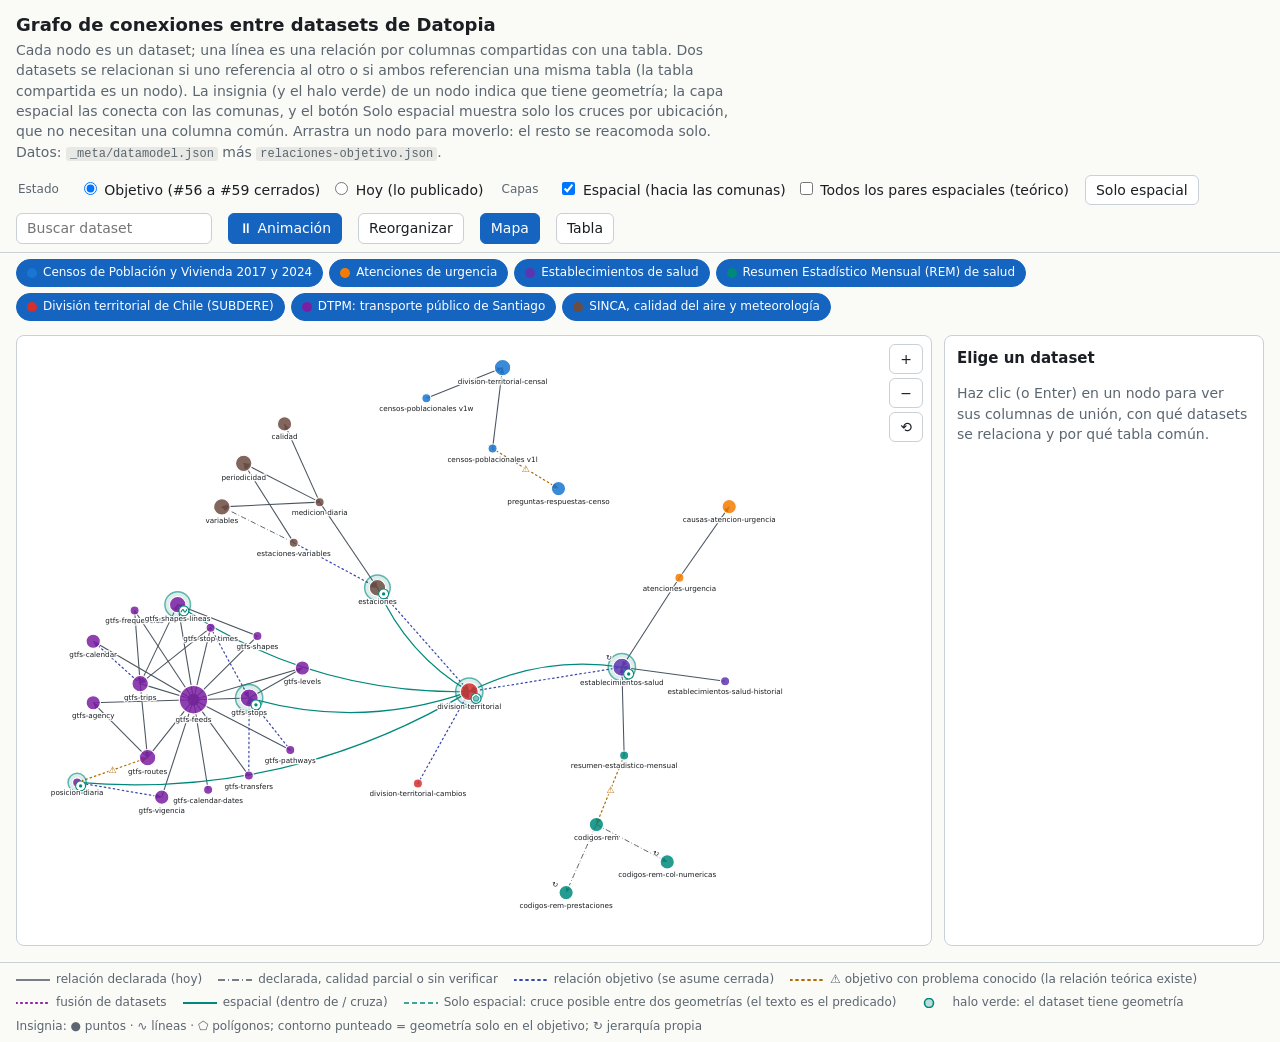
==== commit 983cd849: "feat(interoperabilidad): spatial mode and live simulation in the graph viewer - "Solo espacial" mode" ====
--- a/notebooks/interoperabilidad/grafo/grafo-datopia.html
+++ b/notebooks/interoperabilidad/grafo/grafo-datopia.html
@@ -44,6 +44,21 @@
 .arista.espacial{stroke:var(--esp);stroke-width:1.6}
 .arista.par{stroke:var(--esp);stroke-width:.8;stroke-dasharray:1 3;opacity:.55}
 .arista.sel{stroke-width:3.2;opacity:1}
+.arista.par.apagada{opacity:.08}
+svg.modo-esp .arista.par{stroke-width:1.3;stroke-dasharray:5 3;opacity:.85}
+svg.modo-esp .arista.par.sel{stroke-width:3;stroke-dasharray:none;opacity:1}
+svg.modo-esp .arista.par.apagada,svg.modo-esp .arista.espacial.apagada{opacity:.08}
+.halo{fill:var(--esp);fill-opacity:.14;stroke:var(--esp);stroke-width:2;stroke-opacity:.6;pointer-events:none}
+.halo.futuro{fill-opacity:.07;stroke-opacity:.35}
+svg.modo-esp .halo{fill-opacity:.25;stroke-opacity:.95;stroke-width:3}
+.pred{font-size:9px;font-style:italic;fill:var(--ink);paint-order:stroke;stroke:var(--panel);stroke-width:3px;pointer-events:none}
+.aviso{position:absolute;left:8px;bottom:8px;max-width:60%;font-size:12px;color:var(--mut);background:var(--panel);border:1px solid var(--line);border-radius:6px;padding:4px 8px}
+.aviso[hidden]{display:none}
+aside h4{font-size:13px;margin:8px 0 2px}
+aside pre{margin:4px 0;white-space:pre-wrap;word-break:break-word;background:rgba(127,127,127,.15);border-radius:4px;padding:6px 8px}
+aside pre code{background:none;padding:0}
+.copiar{font-size:12px;min-height:24px;padding:1px 8px}
+.nota{font-size:12px;color:var(--mut);margin:6px 0}
 .sim{font-size:12px;fill:var(--adv);paint-order:stroke;stroke:var(--panel);stroke-width:3px;pointer-events:none}
 aside{background:var(--panel);border:1px solid var(--line);border-radius:8px;padding:12px;max-height:78vh;overflow:auto}
 aside h2{font-size:15px;margin:0 0 4px}
@@ -67,7 +82,7 @@
 <body>
 <header>
   <h1>Grafo de conexiones entre datasets de Datopia</h1>
-  <p>Cada nodo es un dataset; una línea es una relación por columnas compartidas con una tabla. Dos datasets se relacionan si uno referencia al otro o si ambos referencian una misma tabla (la tabla compartida es un nodo). La insignia de un nodo indica que tiene geometría; la capa espacial las conecta con las comunas. Arrastra un nodo para moverlo: el resto se reacomoda solo. Datos: <code>_meta/datamodel.json</code> más <code>relaciones-objetivo.json</code>.</p>
+  <p>Cada nodo es un dataset; una línea es una relación por columnas compartidas con una tabla. Dos datasets se relacionan si uno referencia al otro o si ambos referencian una misma tabla (la tabla compartida es un nodo). La insignia (y el halo verde) de un nodo indica que tiene geometría; la capa espacial las conecta con las comunas, y el botón Solo espacial muestra solo los cruces por ubicación, que no necesitan una columna común. Arrastra un nodo para moverlo: el resto se reacomoda solo. Datos: <code>_meta/datamodel.json</code> más <code>relaciones-objetivo.json</code>.</p>
 </header>
 
 <div class="barra" role="group" aria-label="Controles">
@@ -79,6 +94,7 @@
     <label><input type="checkbox" id="c-esp" checked> Espacial (hacia las comunas)</label>
     <label><input type="checkbox" id="c-par"> Todos los pares espaciales (teórico)</label>
   </fieldset>
+  <button id="v-esp" aria-pressed="false" title="Muestra solo los datasets con geometría y sus cruces por ubicación, con el predicado en cada línea">Solo espacial</button>
   <input type="search" id="buscar" placeholder="Buscar dataset" aria-label="Buscar dataset">
   <button id="v-anim" aria-pressed="true" title="Pausar o reanudar la simulación de fuerzas">⏸ Animación</button>
   <button id="v-reorg" title="Volver al acomodo inicial y dejar que se reacomode">Reorganizar</button>
@@ -100,6 +116,7 @@
       </defs>
       <g id="vista"><g id="g-aristas"></g><g id="g-sim"></g><g id="g-nodos"></g></g>
     </svg>
+    <div class="aviso" id="aviso" role="status" hidden></div>
   </div>
   <aside id="tarjeta" aria-live="polite"><h2>Elige un dataset</h2><p class="mut">Haz clic (o Enter) en un nodo para ver sus columnas de unión, con qué datasets se relaciona y por qué tabla común. También se puede enlazar: <code>#n=&lt;id&gt;</code>.</p></aside>
 </main>
@@ -113,11 +130,13 @@
   <span><svg><line x1="0" y1="5" x2="34" y2="5" stroke="var(--adv)" stroke-width="1.8" stroke-dasharray="2 4" stroke-linecap="round"/></svg>⚠ objetivo con problema conocido (la relación teórica existe)</span>
   <span><svg><line x1="0" y1="5" x2="34" y2="5" stroke="var(--fus)" stroke-width="2.2" stroke-dasharray="1 4" stroke-linecap="round"/></svg>fusión de datasets</span>
   <span><svg><line x1="0" y1="5" x2="34" y2="5" stroke="var(--esp)" stroke-width="1.8"/></svg>espacial (dentro de / cruza)</span>
+  <span><svg><line x1="0" y1="5" x2="34" y2="5" stroke="var(--esp)" stroke-width="1.3" stroke-dasharray="5 3"/></svg>Solo espacial: cruce posible entre dos geometrías (el texto es el predicado)</span>
+  <span><svg><circle cx="17" cy="5" r="4.5" fill="var(--esp)" fill-opacity=".25" stroke="var(--esp)" stroke-width="1.6"/></svg>halo verde: el dataset tiene geometría</span>
   <span>Insignia: ● puntos · ∿ líneas · ⬠ polígonos; contorno punteado = geometría solo en el objetivo; ↻ jerarquía propia</span>
 </div>
 
 <script>
-const G = {"generado_desde":{"package":"do_metadata","version":"0.1.0"},"esquema":"1","nodos":[{"id":"geografia_social_cl_subdere_division_territorial_cambios_v1","etiqueta":"subdere / division-territorial-cambios","corta":"division-territorial-cambios","titulo":"Cambios de la división territorial de Chile","descripcion":"Historial de cambios de la división político-administrativa de Chile (DPA): una fila por unidad cambiada por cada ley o decreto (creaciones, divisiones, traslados y cambios de nombre), con códigos y nombres como los escribe la norma, más los dos decretos que reescriben toda la tabla (1439 de 2000 y 1115 de 2018). Es la fuente de las fotos históricas de division-territorial v2. Tabla plana, sin particiones.","grupo":"division-territorial-subdere","grupo_titulo":"División territorial de Chile (SUBDERE)","categoria":"geografia-social","grano":"one row per unit, legal act and previous unit","llave":["norma_id","nivel","cut_anterior","cut_nuevo"],"geometria_hoy":null,"geometria_tipo_hoy":null,"geometria_objetivo":null,"geometria_tipo_objetivo":null,"geometria_issue":null,"se_fusiona_en":null,"notebook":"https://github.com/Data-Observatory/datopia-notebooks/blob/main/notebooks/geografia-social/subdere/demo.ipynb","autoref":false,"referenciado_por":0,"x":711.4,"y":515.1},{"id":"geografia_social_cl_subdere_division_territorial_v1","etiqueta":"subdere / division-territorial","corta":"division-territorial","titulo":"División territorial de Chile: comunas con límites","descripcion":"Comunas de Chile con nombres oficiales y límites, de la edición DPA 2023 (geoportal.cl; SUBDERE, IGM, DIFROL, INE) y ocho fotos históricas reconstruidas desde las leyes que crearon o renombraron unidades (2000-05-08 a 2010-03-11). Una fila por comuna y fecha, geometría Polygon o MultiPolygon en EPSG:4326. Antártica no tiene geometría. Circulación autorizada por la Resolución N° 87 de 2023 de la Dirección Nacional de Fronteras y Límites del Estado (DIFROL); los productos derivados deben ser revisados y validados por DIFROL.","grupo":"division-territorial-subdere","grupo_titulo":"División territorial de Chile (SUBDERE)","categoria":"geografia-social","grano":"one row per municipality (cut_com) per snapshot date (snapshot_date)","llave":["cut_com","snapshot_date"],"geometria_hoy":"poligono","geometria_tipo_hoy":"MultiPolygon","geometria_objetivo":"poligono","geometria_tipo_objetivo":"MultiPolygon","geometria_issue":"#59","se_fusiona_en":null,"notebook":"https://github.com/Data-Observatory/datopia-notebooks/blob/main/notebooks/geografia-social/subdere/demo.ipynb","autoref":false,"referenciado_por":3,"x":738.9,"y":448.4},{"id":"medio_fisico_cl_sinca_calidad_v1","etiqueta":"sinca / calidad","corta":"calidad","titulo":"Códigos de calidad de la medición (SINCA)","descripcion":"Tabla de referencia con los códigos de calidad que acompañan las mediciones del SINCA: validado, preliminar y no validado. Se une con la columna calidad_id de las mediciones.","grupo":"sinca-calidad-aire","grupo_titulo":"SINCA, calidad del aire y meteorología","categoria":"medio-fisico","grano":"one row per measurement quality code","llave":["calidad_id"],"geometria_hoy":null,"geometria_tipo_hoy":null,"geometria_objetivo":null,"geometria_tipo_objetivo":null,"geometria_issue":null,"se_fusiona_en":null,"notebook":"https://github.com/Data-Observatory/datopia-notebooks/blob/main/notebooks/medio-fisico/sinca/demo.ipynb","autoref":false,"referenciado_por":1,"x":550.4,"y":192.9},{"id":"medio_fisico_cl_sinca_estaciones_v1","etiqueta":"sinca / estaciones","corta":"estaciones","titulo":"Estaciones de monitoreo (SINCA)","descripcion":"Catálogo de las estaciones de monitoreo del SINCA en Chile, con su ubicación (punto en EPSG:4326), región, provincia y comuna. Es una dimensión de cambio lento (SCD tipo 2): una estación puede tener varias filas, una por cada período de vigencia de sus datos, y la versión vigente tiene fecha_fin nula. Algunas estaciones no tienen coordenadas.","grupo":"sinca-calidad-aire","grupo_titulo":"SINCA, calidad del aire y meteorología","categoria":"medio-fisico","grano":"one row per station version (SCD-2): a station and the validity period of its tracked metadata","llave":["estacion_id","fecha_inicio"],"geometria_hoy":"punto","geometria_tipo_hoy":"Point","geometria_objetivo":"punto","geometria_tipo_objetivo":"Point","geometria_issue":null,"se_fusiona_en":null,"notebook":"https://github.com/Data-Observatory/datopia-notebooks/blob/main/notebooks/medio-fisico/sinca/demo.ipynb","autoref":false,"referenciado_por":2,"x":648.2,"y":354.6},{"id":"medio_fisico_cl_sinca_estaciones_variables_v1","etiqueta":"sinca / estaciones-variables","corta":"estaciones-variables","titulo":"Variables medidas por estación (SINCA)","descripcion":"Catálogo que indica qué variables mide cada estación del SINCA, con qué periodicidad y entre qué fechas hay registros. Una estación con más de un sensor para la misma variable meteorológica, a distintas alturas, tiene una fila por sensor. No conserva historial. Algunos códigos de variable no figuran en el diccionario de variables.","grupo":"sinca-calidad-aire","grupo_titulo":"SINCA, calidad del aire y meteorología","categoria":"medio-fisico","grano":"one row per (station, variable, periodicity): a variable measured by a station at a given cadence","llave":["estacion_id","variable_code","periodicidad"],"geometria_hoy":null,"geometria_tipo_hoy":null,"geometria_objetivo":null,"geometria_tipo_objetivo":null,"geometria_issue":null,"se_fusiona_en":null,"notebook":"https://github.com/Data-Observatory/datopia-notebooks/blob/main/notebooks/medio-fisico/sinca/demo.ipynb","autoref":false,"referenciado_por":0,"x":576.5,"y":317.0},{"id":"medio_fisico_cl_sinca_medicion_diaria_v1","etiqueta":"sinca / medicion-diaria","corta":"medicion-diaria","titulo":"Mediciones de calidad del aire y meteorología (SINCA)","descripcion":"Mediciones de calidad del aire y de variables meteorológicas de las estaciones del SINCA en Chile, en formato largo: una fila por fecha, estación, variable y periodicidad, con su indicador de calidad. Los valores se publican tal como los entrega la fuente, sin filtrar por rango, por lo que pueden existir valores extremos. La fuente puede revisar valores y calidad con posterioridad. La unidad depende de la variable (ver variables.unidad).","grupo":"sinca-calidad-aire","grupo_titulo":"SINCA, calidad del aire y meteorología","categoria":"medio-fisico","grano":"one row per (fecha, estacion_fk, variable_fk, periodicidad_fk): one measured value with its quality flag","llave":["fecha","estacion_fk","variable_fk","periodicidad_fk"],"geometria_hoy":null,"geometria_tipo_hoy":null,"geometria_objetivo":null,"geometria_tipo_objetivo":null,"geometria_issue":null,"se_fusiona_en":null,"notebook":"https://github.com/Data-Observatory/datopia-notebooks/blob/main/notebooks/medio-fisico/sinca/demo.ipynb","autoref":false,"referenciado_por":0,"x":585.4,"y":269.2},{"id":"medio_fisico_cl_sinca_periodicidad_v1","etiqueta":"sinca / periodicidad","corta":"periodicidad","titulo":"Periodicidad de la medición (SINCA)","descripcion":"Tabla de referencia con las tres periodicidades (cadencias) de medición del SINCA: horario, diario y discreto. Se une con la columna periodicidad_fk de las mediciones.","grupo":"sinca-calidad-aire","grupo_titulo":"SINCA, calidad del aire y meteorología","categoria":"medio-fisico","grano":"one row per measurement periodicity (cadence)","llave":["periodicidad_fk"],"geometria_hoy":null,"geometria_tipo_hoy":null,"geometria_objetivo":null,"geometria_tipo_objetivo":null,"geometria_issue":null,"se_fusiona_en":null,"notebook":"https://github.com/Data-Observatory/datopia-notebooks/blob/main/notebooks/medio-fisico/sinca/demo.ipynb","autoref":false,"referenciado_por":2,"x":536.5,"y":253.7},{"id":"medio_fisico_cl_sinca_variables_v1","etiqueta":"sinca / variables","corta":"variables","titulo":"Variables medidas (SINCA)","descripcion":"Diccionario de las variables que miden las estaciones del SINCA: contaminantes del aire y variables meteorológicas, con su nombre y unidad. Las variables meteorológicas se distinguen por la altura del sensor (por ejemplo TEMP_2M y TEMP_10M). Algunos códigos que aparecen en el catálogo de variables por estación no figuran aquí.","grupo":"sinca-calidad-aire","grupo_titulo":"SINCA, calidad del aire y meteorología","categoria":"medio-fisico","grano":"one row per measured variable (air-quality parameter, or meteorological variable at a given sensor height)","llave":["variable_code"],"geometria_hoy":null,"geometria_tipo_hoy":null,"geometria_objetivo":null,"geometria_tipo_objetivo":null,"geometria_issue":null,"se_fusiona_en":null,"notebook":"https://github.com/Data-Observatory/datopia-notebooks/blob/main/notebooks/medio-fisico/sinca/demo.ipynb","autoref":false,"referenciado_por":2,"x":524.4,"y":297.4},{"id":"salud_cl_deis_atenciones_urgencia_v1","etiqueta":"deis / atenciones-urgencia","corta":"atenciones-urgencia","titulo":"Atenciones de urgencia (DEIS)","descripcion":"Atenciones de urgencia diarias informadas por los establecimientos de la red pública de salud de Chile al DEIS del Ministerio de Salud, desde 2008, en formato largo. Cada fila es una fecha, un establecimiento, una causa y un grupo de edad, con el número de atenciones. Se excluyen las filas de totales por sección y por grupo de la fuente para no contar dos veces. Las glosas de las causas están en la tabla de causas de atención de urgencia.","grupo":"deis-atenciones-urgencia","grupo_titulo":"Atenciones de urgencia","categoria":"salud","grano":"one row per (fecha, id_establecimiento, id_causa, rango_etario): the number of emergency-care visits of an establishment on a date for a cause and age group (unique over all rows)","llave":["fecha","id_establecimiento","id_causa","rango_etario"],"geometria_hoy":null,"geometria_tipo_hoy":null,"geometria_objetivo":null,"geometria_tipo_objetivo":null,"geometria_issue":null,"se_fusiona_en":null,"notebook":"https://github.com/Data-Observatory/datopia-notebooks/blob/main/notebooks/salud/deis-atenciones-urgencia/demo.ipynb","autoref":false,"referenciado_por":0,"x":917.8,"y":430.7},{"id":"salud_cl_deis_causas_atencion_urgencia_v1","etiqueta":"deis / causas-atencion-urgencia","corta":"causas-atencion-urgencia","titulo":"Causas de atención de urgencia (DEIS)","descripcion":"Tabla de causas de las atenciones de urgencia del DEIS: una fila por código de causa con su nombre, grupo diagnóstico, tipo de prestación y códigos CIE-10. Se construye a partir de los archivos de atenciones de urgencia.","grupo":"deis-atenciones-urgencia","grupo_titulo":"Atenciones de urgencia","categoria":"salud","grano":"one row per id_causa","llave":["id_causa"],"geometria_hoy":null,"geometria_tipo_hoy":null,"geometria_objetivo":null,"geometria_tipo_objetivo":null,"geometria_issue":null,"se_fusiona_en":null,"notebook":"https://github.com/Data-Observatory/datopia-notebooks/blob/main/notebooks/salud/deis-atenciones-urgencia/demo.ipynb","autoref":false,"referenciado_por":1,"x":969.3,"y":384.3},{"id":"salud_cl_deis_codigos_rem_col_numericas_v1","etiqueta":"deis / codigos-rem-col-numericas","corta":"codigos-rem-col-numericas","titulo":"Columnas numéricas del REM (árbol de glosas)","descripcion":"Árbol jerárquico de las glosas de las columnas numéricas del REM. Los nombres de la fuente son rutas de niveles separados por «;», cada uno con la forma clave|valor; esta tabla tiene una fila por cada nodo distinto, con su nivel, su padre y, cuando la glosa la indica, la unidad. Se une con codigos-rem por num_col_numerica; las filas de codigos-rem sin glosa de columna numérica tienen num_col_numerica nulo y no tienen nodo aquí.","grupo":"deis-rem","grupo_titulo":"Resumen Estadístico Mensual (REM) de salud","categoria":"salud","grano":"one row per node of the numeric column label tree","llave":["num_col_numerica"],"geometria_hoy":null,"geometria_tipo_hoy":null,"geometria_objetivo":null,"geometria_tipo_objetivo":null,"geometria_issue":null,"se_fusiona_en":null,"notebook":"https://github.com/Data-Observatory/datopia-notebooks/blob/main/notebooks/salud/deis-rem/demo.ipynb","autoref":true,"referenciado_por":1,"x":906.0,"y":736.0},{"id":"salud_cl_deis_codigos_rem_prestaciones_v1","etiqueta":"deis / codigos-rem-prestaciones","corta":"codigos-rem-prestaciones","titulo":"Prestaciones del REM (árbol de glosas)","descripcion":"Árbol jerárquico de las glosas de las prestaciones del REM. Los nombres de la fuente son rutas de niveles separados por «;», cada uno con la forma clave|valor; esta tabla tiene una fila por cada nodo distinto, con su nivel, su padre y, cuando la glosa la indica, la unidad. Se une con codigos-rem por num_prestacion.","grupo":"deis-rem","grupo_titulo":"Resumen Estadístico Mensual (REM) de salud","categoria":"salud","grano":"one row per node of the activity (prestación) label tree","llave":["num_prestacion"],"geometria_hoy":null,"geometria_tipo_hoy":null,"geometria_objetivo":null,"geometria_tipo_objetivo":null,"geometria_issue":null,"se_fusiona_en":null,"notebook":"https://github.com/Data-Observatory/datopia-notebooks/blob/main/notebooks/salud/deis-rem/demo.ipynb","autoref":true,"referenciado_por":1,"x":830.3,"y":745.0},{"id":"salud_cl_deis_codigos_rem_v1","etiqueta":"deis / codigos-rem","corta":"codigos-rem","titulo":"Códigos del Resumen Estadístico Mensual (REM)","descripcion":"Diccionario de los códigos del REM (Resumen Estadístico Mensual) por año y serie. Para cada código de prestación (cod_prestacion) y columna numérica (cod_col_numerica) indica la hoja, sección y subsección en que aparece el código, además de los nombres de la prestación y de la columna numérica (columnas nombre_). Esos nombres son cadenas jerárquicas con la estructura «clave_1|valor_1;clave_2|valor_2»; las columnas num_ guardan el id del último nodo de cada jerarquía y funcionan como claves foráneas hacia los datasets codigos-rem-prestaciones y codigos-rem-col-numericas. Clave de unión con tipo=resumen-estadistico-mensual: (year, tipo_serie, cod_prestacion, cod_col_numerica); las columnas cod_ son las claves, porque los nombres (nombre_) pueden cambiar entre años. Esa combinación no es única en algunos años porque los diccionarios de la fuente la repiten, y las filas repetidas se conservan tal como se publican, igual que las filas sin cod_col_numerica en la fuente original. Las repeticiones son dos errores aparentes de numeración en las planillas del DEIS (serie A, 2014, hoja A11, subsecciones A.1 y A.2, que repiten COL01 a COL07; serie A, 2026, hoja A08, subsecciones A.2 y A.5, que repiten los códigos 08200001 y 08200002) y otras repeticiones del mismo código en los diccionarios de la fuente: serie A, hojas A28 (2011), A26 (2014), A03 (2016, subsecciones A.1, D.3 y D.4), A05 (2016), A27 y A30 (2023) y A25 (2026); serie BM, hojas BM18 y BM18A (2017); serie BS, hoja BS17A (2009 a 2016) y hoja B (2018 y 2023 a 2025); serie D, hoja D15 (2016). El listado corresponde a los diccionarios publicados hoy.","grupo":"deis-rem","grupo_titulo":"Resumen Estadístico Mensual (REM) de salud","categoria":"salud","grano":"one row per (year, tipo_serie, cod_prestacion, cod_col_numerica) as listed in the source code dictionaries; the combination is not unique in some years (see the dataset description)","llave":[],"geometria_hoy":null,"geometria_tipo_hoy":null,"geometria_objetivo":null,"geometria_tipo_objetivo":null,"geometria_issue":null,"se_fusiona_en":null,"notebook":"https://github.com/Data-Observatory/datopia-notebooks/blob/main/notebooks/salud/deis-rem/demo.ipynb","autoref":false,"referenciado_por":1,"x":865.4,"y":687.1},{"id":"salud_cl_deis_establecimientos_salud_historial_v1","etiqueta":"deis / establecimientos-salud-historial","corta":"establecimientos-salud-historial","titulo":"Historial de cambios de establecimientos de salud (DEIS)","descripcion":"Historial de cambios del registro de establecimientos de salud de Chile, del DEIS, en formato largo. Cada fila es un valor anterior de un atributo de un establecimiento, con los años en que estuvo vigente. Las filas del atributo id_establecimiento_antiguo relacionan los códigos antiguos con el código vigente. Los valores actuales están en la tabla de establecimientos de salud.","grupo":"deis-establecimientos-salud","grupo_titulo":"Establecimientos de salud","categoria":"salud","grano":"one row per (id_establecimiento, nombre_columna, valor_columna, year_inicio): one former value of one attribute of an establishment and the years it applied","llave":[],"geometria_hoy":null,"geometria_tipo_hoy":null,"geometria_objetivo":null,"geometria_tipo_objetivo":null,"geometria_issue":null,"se_fusiona_en":null,"notebook":"https://github.com/Data-Observatory/datopia-notebooks/blob/main/notebooks/salud/deis-rem/demo.ipynb","autoref":false,"referenciado_por":0,"x":926.1,"y":517.0},{"id":"salud_cl_deis_establecimientos_salud_v1","etiqueta":"deis / establecimientos-salud","corta":"establecimientos-salud","titulo":"Establecimientos de salud (DEIS)","descripcion":"Registro vigente de los establecimientos de salud de Chile, del DEIS del Ministerio de Salud. Cada fila es un establecimiento con sus atributos más recientes: nombre, tipo, dependencia, situación, ubicación, servicio de salud y SEREMI. Los valores anteriores, incluidos los códigos antiguos, están en el historial de cambios de establecimientos.","grupo":"deis-establecimientos-salud","grupo_titulo":"Establecimientos de salud","categoria":"salud","grano":"one row per health establishment (current DEIS code)","llave":["id_establecimiento"],"geometria_hoy":"punto","geometria_tipo_hoy":"Point","geometria_objetivo":"punto","geometria_tipo_objetivo":"Point","geometria_issue":null,"se_fusiona_en":null,"notebook":"https://github.com/Data-Observatory/datopia-notebooks/blob/main/notebooks/salud/deis-rem/demo.ipynb","autoref":true,"referenciado_por":3,"x":853.0,"y":496.9},{"id":"salud_cl_deis_resumen_estadistico_mensual_v1","etiqueta":"deis / resumen-estadistico-mensual","corta":"resumen-estadistico-mensual","titulo":"Resumen Estadístico Mensual (REM) de establecimientos de salud","descripcion":"Estadísticas de actividad mensual (REM) que los establecimientos de salud de la red pública de Chile reportan al DEIS, del Ministerio de Salud, en formato largo. Reúne las series A, BS, BM, D y P. Cada fila es un valor reportado para un año, mes, tipo de serie, establecimiento, código de prestación y columna numérica. Los archivos de la fuente repiten algunas de estas combinaciones; el ETL deja un solo valor por combinación (si las copias difieren, el de la última línea del archivo de origen) y lo marca en flags_procesamiento con el bit 5 (valor 32). Las glosas de los códigos están en los datasets codigos-rem, codigos-rem-prestaciones y codigos-rem-col-numericas.","grupo":"deis-rem","grupo_titulo":"Resumen Estadístico Mensual (REM) de salud","categoria":"salud","grano":"one row per (year, month, tipo_serie, id_establecimiento, cod_prestacion, cod_col_numerica): the reported value (cantidad) for a health establishment, month, series type, activity code and numeric column. The source CSVs repeat some of these keys; the ETL keeps one value per key (the last line of the source file when the copies differ) and sets bit 5 (32) of flags_procesamiento","llave":["year","month","tipo_serie","id_establecimiento","cod_prestacion","cod_col_numerica"],"geometria_hoy":null,"geometria_tipo_hoy":null,"geometria_objetivo":null,"geometria_tipo_objetivo":null,"geometria_issue":null,"se_fusiona_en":null,"notebook":"https://github.com/Data-Observatory/datopia-notebooks/blob/main/notebooks/salud/deis-rem/demo.ipynb","autoref":false,"referenciado_por":0,"x":862.2,"y":598.2},{"id":"sociologia_cl_ine_censos_poblacionales_v1l","etiqueta":"ine / censos-poblacionales v1l","corta":"censos-poblacionales v1l","titulo":"Censos de Población y Vivienda 2017 y 2024 (formato largo)","descripcion":"Microdatos de los Censos de Población y Vivienda 2017 y 2024 de Chile (INE), en formato largo: una fila por vivienda, hogar o persona y pregunta censal, con la descripción de la pregunta (pregunta) y la respuesta como texto (respuesta). Particionado por year= y tipo_registro= (viviendas, hogares, personas). Las columnas identificadoras varían por partición (id_zona_censal_local solo en 2017; cut_com y zona_urbana solo en viviendas 2024); esta tabla es su unión por nombre y una columna ausente se lee nula. No se publican filas con respuesta vacía. Preguntas y etiquetas de respuestas: preguntas-respuestas-censo. Los mismos registros en formato ancho: versión v1w.","grupo":"censos","grupo_titulo":"Censos de Población y Vivienda 2017 y 2024","categoria":"sociologia","grano":"one row per dwelling, household or person and census question with a non-empty answer","llave":[],"geometria_hoy":null,"geometria_tipo_hoy":null,"geometria_objetivo":null,"geometria_tipo_objetivo":null,"geometria_issue":null,"se_fusiona_en":null,"notebook":"https://github.com/Data-Observatory/datopia-notebooks/blob/main/notebooks/sociologia/ine/demo.ipynb","autoref":false,"referenciado_por":0,"x":793.0,"y":119.2},{"id":"sociologia_cl_ine_censos_poblacionales_v1w","etiqueta":"ine / censos-poblacionales v1w","corta":"censos-poblacionales v1w","titulo":"Censos de Población y Vivienda 2017 y 2024 (formato ancho)","descripcion":"Microdatos de los Censos de Población y Vivienda 2017 y 2024 de Chile (INE), en formato ancho: una fila por vivienda, hogar o persona y una columna por variable censal; las respuestas con categorías vienen como la etiqueta del diccionario del INE. Particionado por year= y tipo_registro= (viviendas, hogares, personas). Cada tipo_registro (y cada año) conserva sus propias columnas en sus archivos parquet; esta tabla es la unión de todas por nombre, así que una columna que no existe en una partición se lee nula ahí (en DuckDB leer con union_by_name y filtrar un tipo_registro). En 2017 los ids de vivienda, hogar y persona son relativos a la zona censal (id_zona_censal_local); en 2024 son globales. Nombres de comuna: unir cut_com con division-territorial (SUBDERE); zonas y localidades 2017: division-territorial-censal. Los mismos registros en formato largo: versión v1l.","grupo":"censos","grupo_titulo":"Censos de Población y Vivienda 2017 y 2024","categoria":"sociologia","grano":"one row per dwelling (viviendas), household (hogares) or person (personas) counted in the census","llave":[],"geometria_hoy":null,"geometria_tipo_hoy":null,"geometria_objetivo":null,"geometria_tipo_objetivo":null,"geometria_issue":null,"se_fusiona_en":null,"notebook":"https://github.com/Data-Observatory/datopia-notebooks/blob/main/notebooks/sociologia/ine/demo.ipynb","autoref":false,"referenciado_por":0,"x":691.8,"y":55.0},{"id":"sociologia_cl_ine_division_territorial_censal_v1","etiqueta":"ine / division-territorial-censal","corta":"division-territorial-censal","titulo":"División territorial censal (Censos 2017 y 2024)","descripcion":"Geografía censal de los Censos de Población y Vivienda de Chile (INE): en 2017 una fila por zona censal (urbana) o localidad (rural), con su distrito; en 2024 una fila por comuna, con la marca de comunas bajo el umbral de publicación. Los nombres de comuna, provincia y región vienen de division-territorial (SUBDERE) por código. Los microdatos 2017 del censo (censos-poblacionales) la referencian por id_zona_censal_local, clave única aquí (única entre las filas de 2017, nula en 2024). Lo construye el pipeline del censo desde los archivos de identificación geográfica 2017 y los microdatos 2024. Tabla estática, sin particiones.","grupo":"censos","grupo_titulo":"Censos de Población y Vivienda 2017 y 2024","categoria":"sociologia","grano":"2017: one row per census zone or locality (id_zona_censal_local unique); 2024: one row per municipality (cut_com unique)","llave":[],"geometria_hoy":null,"geometria_tipo_hoy":null,"geometria_objetivo":null,"geometria_tipo_objetivo":null,"geometria_issue":null,"se_fusiona_en":null,"notebook":"https://github.com/Data-Observatory/datopia-notebooks/blob/main/notebooks/sociologia/ine/demo.ipynb","autoref":false,"referenciado_por":2,"x":741.0,"y":84.3},{"id":"sociologia_cl_ine_preguntas_respuestas_censo_v1","etiqueta":"ine / preguntas-respuestas-censo","corta":"preguntas-respuestas-censo","titulo":"Preguntas y respuestas de los Censos 2017 y 2024","descripcion":"Diccionario de preguntas y códigos de respuesta de los Censos de Población y Vivienda 2017 y 2024 de Chile (INE): una fila por año censal, tipo de registro, pregunta y código de respuesta, con la descripción y el enunciado de la pregunta y la etiqueta de la respuesta. Las preguntas sin respuestas codificadas (p. ej. edad) tienen una fila con código de respuesta nulo. Lo construye el pipeline del censo desde los diccionarios del INE (CSV de etiquetas 2017, diccionario de variables 2024). Sus valores de descripcion_pregunta son los valores de pregunta de censos-poblacionales versión v1l. Tabla estática, sin particiones.","grupo":"censos","grupo_titulo":"Censos de Población y Vivienda 2017 y 2024","categoria":"sociologia","grano":"one row per (year, tipo_registro, nombre_pregunta, num_respuesta); num_respuesta is null for questions without coded answers","llave":[],"geometria_hoy":null,"geometria_tipo_hoy":null,"geometria_objetivo":null,"geometria_tipo_objetivo":null,"geometria_issue":null,"se_fusiona_en":null,"notebook":"https://github.com/Data-Observatory/datopia-notebooks/blob/main/notebooks/sociologia/ine/demo.ipynb","autoref":false,"referenciado_por":1,"x":838.2,"y":152.2},{"id":"transporte_cl_dtpm_gtfs_agency_v1","etiqueta":"dtpm / gtfs-agency","corta":"gtfs-agency","titulo":"GTFS DTPM: agencias (agency)","descripcion":"agency.txt de cada feed GTFS del DTPM: las agencias operadoras (buses, Metro, trenes) de cada feed. Una fila por agencia y feed. Cada feed trae su propia copia completa de la tabla (no hay deduplicación entre feeds): filtra por feed_id, elegido con gtfs-vigencia para la fecha que te interesa.","grupo":"dtpm","grupo_titulo":"DTPM: transporte público de Santiago","categoria":"transporte","grano":"one row per agency (agency_id) of a feed (feed_id)","llave":["feed_id","agency_id"],"geometria_hoy":null,"geometria_tipo_hoy":null,"geometria_objetivo":null,"geometria_tipo_objetivo":null,"geometria_issue":null,"se_fusiona_en":null,"notebook":"https://github.com/Data-Observatory/datopia-notebooks/blob/main/notebooks/transporte/dtpm/demo.ipynb","autoref":false,"referenciado_por":1,"x":235.1,"y":585.2},{"id":"transporte_cl_dtpm_gtfs_calendar_dates_v1","etiqueta":"dtpm / gtfs-calendar-dates","corta":"gtfs-calendar-dates","titulo":"GTFS DTPM: excepciones del calendario (calendar_dates)","descripcion":"calendar_dates.txt de cada feed GTFS del DTPM: las excepciones al calendario semanal (un servicio agregado o eliminado en una fecha concreta, por feriados y eventos). Una fila por servicio, fecha y feed. Los feeds cuyo calendar_dates.txt solo trae el encabezado no tienen filas aquí.","grupo":"dtpm","grupo_titulo":"DTPM: transporte público de Santiago","categoria":"transporte","grano":"one row per (feed_id, service_id, date): a service added to or removed from a date","llave":["feed_id","service_id","date"],"geometria_hoy":null,"geometria_tipo_hoy":null,"geometria_objetivo":null,"geometria_tipo_objetivo":null,"geometria_issue":null,"se_fusiona_en":null,"notebook":"https://github.com/Data-Observatory/datopia-notebooks/blob/main/notebooks/transporte/dtpm/demo.ipynb","autoref":false,"referenciado_por":0,"x":350.7,"y":677.4},{"id":"transporte_cl_dtpm_gtfs_calendar_v1","etiqueta":"dtpm / gtfs-calendar","corta":"gtfs-calendar","titulo":"GTFS DTPM: calendario semanal (calendar)","descripcion":"calendar.txt de cada feed GTFS del DTPM: los patrones semanales de servicio (qué días de la semana corre cada service_id) con sus fechas de inicio y fin. Una fila por servicio y feed. Las excepciones (fechas agregadas o eliminadas) están en gtfs-calendar-dates; ambas tablas juntas deciden qué viajes corren en una fecha del feed vigente.","grupo":"dtpm","grupo_titulo":"DTPM: transporte público de Santiago","categoria":"transporte","grano":"one row per service pattern (service_id) of a feed (feed_id)","llave":["feed_id","service_id"],"geometria_hoy":null,"geometria_tipo_hoy":null,"geometria_objetivo":null,"geometria_tipo_objetivo":null,"geometria_issue":null,"se_fusiona_en":null,"notebook":"https://github.com/Data-Observatory/datopia-notebooks/blob/main/notebooks/transporte/dtpm/demo.ipynb","autoref":false,"referenciado_por":1,"x":247.1,"y":529.4},{"id":"transporte_cl_dtpm_gtfs_feeds_v1","etiqueta":"dtpm / gtfs-feeds","corta":"gtfs-feeds","titulo":"Feeds GTFS del DTPM: catálogo de feeds","descripcion":"Catálogo de los feeds GTFS que publica el DTPM (Directorio de Transporte Público Metropolitano, Santiago) desde 2014: una fila por feed con su identidad (feed_id), lo que declara en feed_info.txt, su lugar en la serie de feeds, los hashes de contenido y la procedencia de la descarga. Es la tabla padre de todas las demás gtfs-* mediante feed_id. Para saber qué feed rige en una fecha usa gtfs-vigencia, no las columnas de vigencia de esta tabla.","grupo":"dtpm","grupo_titulo":"DTPM: transporte público de Santiago","categoria":"transporte","grano":"one row per GTFS feed (feed_id): a published DTPM schedule version","llave":["feed_id"],"geometria_hoy":null,"geometria_tipo_hoy":null,"geometria_objetivo":null,"geometria_tipo_objetivo":null,"geometria_issue":null,"se_fusiona_en":null,"notebook":"https://github.com/Data-Observatory/datopia-notebooks/blob/main/notebooks/transporte/dtpm/demo.ipynb","autoref":false,"referenciado_por":14,"x":332.3,"y":577.4},{"id":"transporte_cl_dtpm_gtfs_frequencies_v1","etiqueta":"dtpm / gtfs-frequencies","corta":"gtfs-frequencies","titulo":"GTFS DTPM: frecuencias (frequencies)","descripcion":"frequencies.txt de cada feed GTFS del DTPM: para los viajes por frecuencia (todos los buses del DTPM), la ventana (start_time a end_time) y el intervalo en que el viaje se repite. Las horas de parada de esos viajes en gtfs-stop-times son desplazamientos desde las 00:00 que hay que correr según la ventana. end_time llega exactamente a 24:00:00 (86400 s). Cada feed trae su propia copia completa de la tabla (no hay deduplicación entre feeds): filtra por feed_id, elegido con gtfs-vigencia para la fecha que te interesa. Se guarda un archivo por año de la fecha de inicio declarada del feed (clave de partición year): filtra siempre por feed_id y nunca solo por year (un feed que empieza en diciembre rige en enero).","grupo":"dtpm","grupo_titulo":"DTPM: transporte público de Santiago","categoria":"transporte","grano":"one row per (feed_id, trip_id, start_time): a frequency window of a trip","llave":["feed_id","trip_id","start_time"],"geometria_hoy":null,"geometria_tipo_hoy":null,"geometria_objetivo":null,"geometria_tipo_objetivo":null,"geometria_issue":null,"se_fusiona_en":null,"notebook":"https://github.com/Data-Observatory/datopia-notebooks/blob/main/notebooks/transporte/dtpm/demo.ipynb","autoref":false,"referenciado_por":0,"x":276.9,"y":491.0},{"id":"transporte_cl_dtpm_gtfs_levels_v1","etiqueta":"dtpm / gtfs-levels","corta":"gtfs-levels","titulo":"GTFS DTPM: niveles de estación (levels)","descripcion":"levels.txt de los feeds GTFS del DTPM que lo publican (desde 2026-02): los pisos (niveles) de las estaciones. Una fila por nivel y feed. Cada feed trae su propia copia completa de la tabla (no hay deduplicación entre feeds): filtra por feed_id, elegido con gtfs-vigencia para la fecha que te interesa.","grupo":"dtpm","grupo_titulo":"DTPM: transporte público de Santiago","categoria":"transporte","grano":"one row per level (level_id) of a feed (feed_id)","llave":["feed_id","level_id"],"geometria_hoy":null,"geometria_tipo_hoy":null,"geometria_objetivo":null,"geometria_tipo_objetivo":null,"geometria_issue":null,"se_fusiona_en":null,"notebook":"https://github.com/Data-Observatory/datopia-notebooks/blob/main/notebooks/transporte/dtpm/demo.ipynb","autoref":false,"referenciado_por":1,"x":426.5,"y":551.0},{"id":"transporte_cl_dtpm_gtfs_pathways_v1","etiqueta":"dtpm / gtfs-pathways","corta":"gtfs-pathways","titulo":"GTFS DTPM: recorridos en estaciones (pathways)","descripcion":"pathways.txt de los feeds GTFS del DTPM que lo publican (desde 2024-10): los pasillos, escaleras, escaleras mecánicas, ascensores y torniquetes que conectan los nodos de una estación. Una fila por recorrido y feed. Cada feed trae su propia copia completa de la tabla (no hay deduplicación entre feeds): filtra por feed_id, elegido con gtfs-vigencia para la fecha que te interesa.","grupo":"dtpm","grupo_titulo":"DTPM: transporte público de Santiago","categoria":"transporte","grano":"one row per pathway (pathway_id) of a feed (feed_id)","llave":["feed_id","pathway_id"],"geometria_hoy":null,"geometria_tipo_hoy":null,"geometria_objetivo":null,"geometria_tipo_objetivo":null,"geometria_issue":null,"se_fusiona_en":null,"notebook":"https://github.com/Data-Observatory/datopia-notebooks/blob/main/notebooks/transporte/dtpm/demo.ipynb","autoref":false,"referenciado_por":0,"x":429.3,"y":622.6},{"id":"transporte_cl_dtpm_gtfs_routes_v1","etiqueta":"dtpm / gtfs-routes","corta":"gtfs-routes","titulo":"GTFS DTPM: rutas (routes)","descripcion":"routes.txt de cada feed GTFS del DTPM: los servicios (rutas) de bus, Metro y tren de cada feed, con su nombre, tipo y colores. Una fila por ruta y feed. Cada feed trae su propia copia completa de la tabla (no hay deduplicación entre feeds): filtra por feed_id, elegido con gtfs-vigencia para la fecha que te interesa.","grupo":"dtpm","grupo_titulo":"DTPM: transporte público de Santiago","categoria":"transporte","grano":"one row per route (route_id) of a feed (feed_id)","llave":["feed_id","route_id"],"geometria_hoy":null,"geometria_tipo_hoy":null,"geometria_objetivo":null,"geometria_tipo_objetivo":null,"geometria_issue":null,"se_fusiona_en":null,"notebook":"https://github.com/Data-Observatory/datopia-notebooks/blob/main/notebooks/transporte/dtpm/demo.ipynb","autoref":false,"referenciado_por":2,"x":263.3,"y":612.1},{"id":"transporte_cl_dtpm_gtfs_shapes_lineas_v1","etiqueta":"dtpm / gtfs-shapes-lineas","corta":"gtfs-shapes-lineas","titulo":"GTFS DTPM: trazados como líneas (shapes-lineas)","descripcion":"Una línea (LineString, EPSG:4326, GeoParquet 1.1) por cada trazado GTFS de cada feed del DTPM, construida desde shapes.txt con los puntos ordenados por shape_pt_sequence, con columnas de caja envolvente y el largo en metros. Una fila por trazado y feed. Derivada de gtfs-shapes. Cada feed trae su propia copia completa de la tabla (no hay deduplicación entre feeds): filtra por feed_id, elegido con gtfs-vigencia para la fecha que te interesa. Se guarda un archivo por año de la fecha de inicio declarada del feed (clave de partición year): filtra siempre por feed_id y nunca solo por year (un feed que empieza en diciembre rige en enero).","grupo":"dtpm","grupo_titulo":"DTPM: transporte público de Santiago","categoria":"transporte","grano":"one row per shape (shape_id) of a feed (feed_id): the shape as one LineString","llave":["feed_id","shape_id"],"geometria_hoy":"linea","geometria_tipo_hoy":"LineString","geometria_objetivo":"linea","geometria_tipo_objetivo":"LineString","geometria_issue":null,"se_fusiona_en":null,"notebook":"https://github.com/Data-Observatory/datopia-notebooks/blob/main/notebooks/transporte/dtpm/demo.ipynb","autoref":false,"referenciado_por":2,"x":325.2,"y":489.0},{"id":"transporte_cl_dtpm_gtfs_shapes_v1","etiqueta":"dtpm / gtfs-shapes","corta":"gtfs-shapes","titulo":"GTFS DTPM: puntos de los trazados (shapes)","descripcion":"shapes.txt de cada feed GTFS del DTPM: los puntos ordenados (latitud y longitud WGS 84 como columnas simples) del trazado de cada viaje (tabla muy grande). Cada feed trae su propia copia completa de la tabla (no hay deduplicación entre feeds): filtra por feed_id, elegido con gtfs-vigencia para la fecha que te interesa. Para una geometría lista por trazado usa gtfs-shapes-lineas (una línea por trazado). Se guarda un archivo por año de la fecha de inicio declarada del feed (clave de partición year): filtra siempre por feed_id y nunca solo por year (un feed que empieza en diciembre rige en enero).","grupo":"dtpm","grupo_titulo":"DTPM: transporte público de Santiago","categoria":"transporte","grano":"one row per (feed_id, shape_id, shape_pt_sequence): a point of a shape polyline","llave":["feed_id","shape_id","shape_pt_sequence"],"geometria_hoy":null,"geometria_tipo_hoy":null,"geometria_objetivo":null,"geometria_tipo_objetivo":null,"geometria_issue":null,"se_fusiona_en":null,"notebook":"https://github.com/Data-Observatory/datopia-notebooks/blob/main/notebooks/transporte/dtpm/demo.ipynb","autoref":false,"referenciado_por":0,"x":367.3,"y":480.5},{"id":"transporte_cl_dtpm_gtfs_stop_times_v1","etiqueta":"dtpm / gtfs-stop-times","corta":"gtfs-stop-times","titulo":"GTFS DTPM: horarios en paradas (stop_times)","descripcion":"stop_times.txt de cada feed GTFS del DTPM: la llegada y salida programadas de cada viaje en cada parada (tabla muy grande). Cada feed trae su propia copia completa de la tabla (no hay deduplicación entre feeds): filtra por feed_id, elegido con gtfs-vigencia para la fecha que te interesa. Las horas conservan el texto publicado (HH:MM:SS) más *_s, segundos desde la medianoche del día de servicio. Las horas de los buses son plantillas de frecuencia (desplazamientos desde las 00:00, ver gtfs-frequencies); el Metro tiene viajes con horario explícito desde 2026-02-28. Se guarda un archivo por año de la fecha de inicio declarada del feed (clave de partición year): filtra siempre por feed_id y nunca solo por year (un feed que empieza en diciembre rige en enero).","grupo":"dtpm","grupo_titulo":"DTPM: transporte público de Santiago","categoria":"transporte","grano":"one row per (feed_id, trip_id, stop_sequence): a trip's scheduled visit to a stop","llave":["feed_id","trip_id","stop_sequence"],"geometria_hoy":null,"geometria_tipo_hoy":null,"geometria_objetivo":null,"geometria_tipo_objetivo":null,"geometria_issue":null,"se_fusiona_en":null,"notebook":"https://github.com/Data-Observatory/datopia-notebooks/blob/main/notebooks/transporte/dtpm/demo.ipynb","autoref":false,"referenciado_por":0,"x":365.3,"y":543.4},{"id":"transporte_cl_dtpm_gtfs_stops_v1","etiqueta":"dtpm / gtfs-stops","corta":"gtfs-stops","titulo":"GTFS DTPM: paradas (stops)","descripcion":"stops.txt de cada feed GTFS del DTPM como puntos GeoParquet (EPSG:4326): paraderos de bus, estaciones de Metro y tren, accesos y nodos de estación. Una fila por parada y feed. La clave natural (feed_id, stop_id) no se declara como clave primaria porque dos filas la rompen, tal como se publicaron: la parada PG1142 aparece dos veces en GTFS_20180922 y GTFS_20241109 tiene una fila sin stop_id. Las filas sin coordenadas (location_type 3 y 4) tienen geometría, lon y lat nulas. No guarda la comuna: se une espacialmente con division-territorial. Se guarda un archivo por año de la fecha de inicio declarada del feed (clave de partición year): filtra siempre por feed_id y nunca solo por year (un feed que empieza en diciembre rige en enero).","grupo":"dtpm","grupo_titulo":"DTPM: transporte público de Santiago","categoria":"transporte","grano":"one row per stop (stop_id) of a feed (feed_id); a stop has no row in the feeds that do not list it","llave":[],"geometria_hoy":"punto","geometria_tipo_hoy":"Point","geometria_objetivo":"punto","geometria_tipo_objetivo":"Point","geometria_issue":null,"se_fusiona_en":null,"notebook":"https://github.com/Data-Observatory/datopia-notebooks/blob/main/notebooks/transporte/dtpm/demo.ipynb","autoref":false,"referenciado_por":3,"x":402.7,"y":590.6},{"id":"transporte_cl_dtpm_gtfs_transfers_v1","etiqueta":"dtpm / gtfs-transfers","corta":"gtfs-transfers","titulo":"GTFS DTPM: transbordos (transfers)","descripcion":"transfers.txt de los feeds GTFS del DTPM que lo publican (solo del 2024-10-19 al 2026-02-21): reglas de transbordo entre paradas, rutas o viajes. El DTPM publicó tres conjuntos de columnas distintos con el tiempo (solo paradas; paradas y rutas; paradas, rutas y viajes); esta tabla es su unión, así que las columnas de ruta y de viaje son nulas en los feeds que no las traen, y no tiene clave primaria. from_stop_id, to_stop_id y transfer_type siempre vienen llenas; transfer_type vale 0 en todas las filas publicadas hasta ahora.","grupo":"dtpm","grupo_titulo":"DTPM: transporte público de Santiago","categoria":"transporte","grano":"one row per transfer rule published in a feed's transfers.txt (no natural key: three different file schemas, see description)","llave":[],"geometria_hoy":null,"geometria_tipo_hoy":null,"geometria_objetivo":null,"geometria_tipo_objetivo":null,"geometria_issue":null,"se_fusiona_en":null,"notebook":"https://github.com/Data-Observatory/datopia-notebooks/blob/main/notebooks/transporte/dtpm/demo.ipynb","autoref":false,"referenciado_por":0,"x":388.8,"y":641.9},{"id":"transporte_cl_dtpm_gtfs_trips_v1","etiqueta":"dtpm / gtfs-trips","corta":"gtfs-trips","titulo":"GTFS DTPM: viajes (trips)","descripcion":"trips.txt de cada feed GTFS del DTPM: cada viaje (una ruta con un patrón de servicio, un sentido y un trazado). Una fila por viaje y feed; las paradas y horas de un viaje están en gtfs-stop-times (y en gtfs-frequencies para los viajes por frecuencia). Cada feed trae su propia copia completa de la tabla (no hay deduplicación entre feeds): filtra por feed_id, elegido con gtfs-vigencia para la fecha que te interesa. Se guarda un archivo por año de la fecha de inicio declarada del feed (clave de partición year): filtra siempre por feed_id y nunca solo por year (un feed que empieza en diciembre rige en enero).","grupo":"dtpm","grupo_titulo":"DTPM: transporte público de Santiago","categoria":"transporte","grano":"one row per trip (trip_id) of a feed (feed_id)","llave":["feed_id","trip_id"],"geometria_hoy":null,"geometria_tipo_hoy":null,"geometria_objetivo":null,"geometria_tipo_objetivo":null,"geometria_issue":null,"se_fusiona_en":null,"notebook":"https://github.com/Data-Observatory/datopia-notebooks/blob/main/notebooks/transporte/dtpm/demo.ipynb","autoref":false,"referenciado_por":2,"x":294.6,"y":539.3},{"id":"transporte_cl_dtpm_gtfs_vigencia_v1","etiqueta":"dtpm / gtfs-vigencia","corta":"gtfs-vigencia","titulo":"Vigencia de los feeds GTFS: qué feed rige cada día","descripcion":"Qué feed GTFS rige en cada fecha de servicio (día calendario de Santiago), desde el inicio del primer feed hasta la última fecha cubierta. Aplica tres reglas: el orden de la serie de feeds (un feed rige desde su inicio declarado hasta el siguiente inicio posterior; el regular gana un empate), los feeds de evento especial rigen en las fechas de sus propios servicios de un día, y el feed_end_date declarado recorta pero nunca selecciona (las fechas posteriores no tienen feed). Una fecha sin fila no tiene feed. Resuelve siempre una fecha a un feed con esta tabla.","grupo":"dtpm","grupo_titulo":"DTPM: transporte público de Santiago","categoria":"transporte","grano":"one row per service date (fecha_servicio) that has a feed in force: the feed_id to use on that date","llave":["fecha_servicio"],"geometria_hoy":null,"geometria_tipo_hoy":null,"geometria_objetivo":null,"geometria_tipo_objetivo":null,"geometria_issue":null,"se_fusiona_en":null,"notebook":"https://github.com/Data-Observatory/datopia-notebooks/blob/main/notebooks/transporte/dtpm/demo.ipynb","autoref":false,"referenciado_por":1,"x":287.0,"y":665.9},{"id":"transporte_cl_red_movilidad_posicion_diaria_v1","etiqueta":"red-movilidad / posicion-diaria","corta":"posicion-diaria","titulo":"Posiciones GPS diarias de buses, RED Movilidad","descripcion":"Posiciones GPS de los buses del sistema RED Movilidad (Gran Santiago, Chile), informadas por la API de posiciones del Directorio de Transporte Público Metropolitano (DTPM). Cada fila es un reporte de posición de un vehículo, con su hora GPS, ruta asignada, velocidad y rumbo. Los datos se organizan por día UTC (year, month, day). La partición de un día se publica el siguiente día UTC: no existe partición para hoy; el último día completo es el día anterior (ver latest_partition en describe_dataset o dataset_freshness). Un día local de Chile abarca dos particiones UTC.","grupo":"dtpm","grupo_titulo":"DTPM: transporte público de Santiago","categoria":"transporte","grano":"one row per GPS position report of a bus (vehicle plate at a GPS timestamp)","llave":[],"geometria_hoy":"punto","geometria_tipo_hoy":"Point","geometria_objetivo":"punto","geometria_tipo_objetivo":"Point","geometria_issue":null,"se_fusiona_en":null,"notebook":"https://github.com/Data-Observatory/datopia-notebooks/blob/main/notebooks/transporte/dtpm/posiciones.ipynb","autoref":false,"referenciado_por":0,"x":230.7,"y":683.2}],"aristas":[{"id":"medio_fisico_cl_sinca_estaciones_variables_v1.periodicidad","tipo":"tabular","estado":"hoy","desde":"medio_fisico_cl_sinca_estaciones_variables_v1","hacia":"medio_fisico_cl_sinca_periodicidad_v1","columnas_desde_hoy":["periodicidad"],"columnas_hacia_hoy":["periodicidad"],"columnas_desde":["periodicidad"],"columnas_hacia":["periodicidad"],"calidad":"verified","issues":[],"advertencia":null,"vigencia":null,"nota":"Checked 2026-10-09 over all 2,759 rows: 3 distinct periodicidad values, 0 orphans against tipo=periodicidad.periodicidad.","columnas_pendientes":[]},{"id":"medio_fisico_cl_sinca_estaciones_variables_v1.variable","tipo":"tabular","estado":"hoy","desde":"medio_fisico_cl_sinca_estaciones_variables_v1","hacia":"medio_fisico_cl_sinca_variables_v1","columnas_desde_hoy":["variable_code"],"columnas_hacia_hoy":["variable_code"],"columnas_desde":["variable_code"],"columnas_hacia":["variable_code"],"calidad":"partial","issues":[],"advertencia":null,"vigencia":null,"nota":"Checked 2026-10-09 over all 2,759 rows: 84 distinct variable_code, 3 with no match in tipo=variables (CORG, CTOT, TRSG; 24 rows). Height-suffixed meteorological codes (e.g. TEMP_2M) all resolve.","columnas_pendientes":[]},{"id":"medio_fisico_cl_sinca_medicion_diaria_v1.calidad","tipo":"tabular","estado":"hoy","desde":"medio_fisico_cl_sinca_medicion_diaria_v1","hacia":"medio_fisico_cl_sinca_calidad_v1","columnas_desde_hoy":["calidad_id"],"columnas_hacia_hoy":["calidad_id"],"columnas_desde":["calidad_id"],"columnas_hacia":["calidad_id"],"calidad":"verified","issues":[],"advertencia":null,"vigencia":null,"nota":"Checked 2026-10-09 over all 123,141,505 rows: 3 distinct calidad_id, 0 orphans against tipo=calidad.","columnas_pendientes":[]},{"id":"medio_fisico_cl_sinca_medicion_diaria_v1.estacion","tipo":"tabular","estado":"hoy","desde":"medio_fisico_cl_sinca_medicion_diaria_v1","hacia":"medio_fisico_cl_sinca_estaciones_v1","columnas_desde_hoy":["estacion_fk"],"columnas_hacia_hoy":["estacion_fk"],"columnas_desde":["estacion_fk"],"columnas_hacia":["estacion_fk"],"calidad":"verified","issues":[],"advertencia":null,"vigencia":null,"nota":"Checked 2026-10-09 over all 123,141,505 rows of part-00000/part-00001: 223 distinct estacion_fk, 0 orphans against tipo=estaciones (226 distinct estacion_fk). Target key is history.entity_key (SCD-2).","columnas_pendientes":[]},{"id":"medio_fisico_cl_sinca_medicion_diaria_v1.periodicidad","tipo":"tabular","estado":"hoy","desde":"medio_fisico_cl_sinca_medicion_diaria_v1","hacia":"medio_fisico_cl_sinca_periodicidad_v1","columnas_desde_hoy":["periodicidad_fk"],"columnas_hacia_hoy":["periodicidad_fk"],"columnas_desde":["periodicidad_fk"],"columnas_hacia":["periodicidad_fk"],"calidad":"verified","issues":[],"advertencia":null,"vigencia":null,"nota":"Checked 2026-10-09 over all 123,141,505 rows: 3 distinct periodicidad_fk, 0 orphans against tipo=periodicidad.","columnas_pendientes":[]},{"id":"medio_fisico_cl_sinca_medicion_diaria_v1.variable","tipo":"tabular","estado":"hoy","desde":"medio_fisico_cl_sinca_medicion_diaria_v1","hacia":"medio_fisico_cl_sinca_variables_v1","columnas_desde_hoy":["variable_fk"],"columnas_hacia_hoy":["variable_fk"],"columnas_desde":["variable_fk"],"columnas_hacia":["variable_fk"],"calidad":"verified","issues":[],"advertencia":null,"vigencia":null,"nota":"Checked 2026-10-09 over all 123,141,505 rows: 69 distinct variable_fk, 0 orphans against tipo=variables (88).","columnas_pendientes":[]},{"id":"salud_cl_deis_atenciones_urgencia_v1.causa","tipo":"tabular","estado":"hoy","desde":"salud_cl_deis_atenciones_urgencia_v1","hacia":"salud_cl_deis_causas_atencion_urgencia_v1","columnas_desde_hoy":["id_causa"],"columnas_hacia_hoy":["id_causa"],"columnas_desde":["id_causa"],"columnas_hacia":["id_causa"],"calidad":"verified","issues":[],"advertencia":null,"vigencia":null,"nota":null,"columnas_pendientes":[]},{"id":"salud_cl_deis_atenciones_urgencia_v1.establecimiento","tipo":"tabular","estado":"hoy","desde":"salud_cl_deis_atenciones_urgencia_v1","hacia":"salud_cl_deis_establecimientos_salud_v1","columnas_desde_hoy":["id_establecimiento"],"columnas_hacia_hoy":["id_establecimiento"],"columnas_desde":["id_establecimiento"],"columnas_hacia":["id_establecimiento"],"calidad":"verified","issues":[],"advertencia":null,"vigencia":null,"nota":null,"columnas_pendientes":[]},{"id":"salud_cl_deis_codigos_rem_v1.col_numerica","tipo":"tabular","estado":"hoy","desde":"salud_cl_deis_codigos_rem_v1","hacia":"salud_cl_deis_codigos_rem_col_numericas_v1","columnas_desde_hoy":["num_col_numerica"],"columnas_hacia_hoy":["num_col_numerica"],"columnas_desde":["num_col_numerica"],"columnas_hacia":["num_col_numerica"],"calidad":"unverified","issues":[],"advertencia":null,"vigencia":null,"nota":null,"columnas_pendientes":[]},{"id":"salud_cl_deis_codigos_rem_v1.prestacion","tipo":"tabular","estado":"hoy","desde":"salud_cl_deis_codigos_rem_v1","hacia":"salud_cl_deis_codigos_rem_prestaciones_v1","columnas_desde_hoy":["num_prestacion"],"columnas_hacia_hoy":["num_prestacion"],"columnas_desde":["num_prestacion"],"columnas_hacia":["num_prestacion"],"calidad":"unverified","issues":[],"advertencia":null,"vigencia":null,"nota":null,"columnas_pendientes":[]},{"id":"salud_cl_deis_establecimientos_salud_historial_v1.establecimiento","tipo":"tabular","estado":"hoy","desde":"salud_cl_deis_establecimientos_salud_historial_v1","hacia":"salud_cl_deis_establecimientos_salud_v1","columnas_desde_hoy":["id_establecimiento"],"columnas_hacia_hoy":["id_establecimiento"],"columnas_desde":["id_establecimiento"],"columnas_hacia":["id_establecimiento"],"calidad":"verified","issues":[],"advertencia":null,"vigencia":null,"nota":"Checked 2026-11-17 over all 24,347 rows of the 2026-11-17 pipeline publication (merge with the atenciones-urgencia contribution): 0 orphans.","columnas_pendientes":[]},{"id":"salud_cl_deis_resumen_estadistico_mensual_v1.establecimiento","tipo":"tabular","estado":"hoy","desde":"salud_cl_deis_resumen_estadistico_mensual_v1","hacia":"salud_cl_deis_establecimientos_salud_v1","columnas_desde_hoy":["id_establecimiento"],"columnas_hacia_hoy":["id_establecimiento"],"columnas_desde":["id_establecimiento"],"columnas_hacia":["id_establecimiento"],"calidad":"verified","issues":[],"advertencia":null,"vigencia":null,"nota":null,"columnas_pendientes":[]},{"id":"sociologia_cl_ine_censos_poblacionales_v1l.zona_censal","tipo":"tabular","estado":"hoy","desde":"sociologia_cl_ine_censos_poblacionales_v1l","hacia":"sociologia_cl_ine_division_territorial_censal_v1","columnas_desde_hoy":["id_zona_censal_local"],"columnas_hacia_hoy":["id_zona_censal_local"],"columnas_desde":["id_zona_censal_local"],"columnas_hacia":["id_zona_censal_local"],"calidad":"verified","issues":[],"advertencia":null,"vigencia":null,"nota":null,"columnas_pendientes":[]},{"id":"sociologia_cl_ine_censos_poblacionales_v1w.zona_censal","tipo":"tabular","estado":"hoy","desde":"sociologia_cl_ine_censos_poblacionales_v1w","hacia":"sociologia_cl_ine_division_territorial_censal_v1","columnas_desde_hoy":["id_zona_censal_local"],"columnas_hacia_hoy":["id_zona_censal_local"],"columnas_desde":["id_zona_censal_local"],"columnas_hacia":["id_zona_censal_local"],"calidad":"verified","issues":[],"advertencia":null,"vigencia":null,"nota":null,"columnas_pendientes":[]},{"id":"transporte_cl_dtpm_gtfs_agency_v1.feed","tipo":"tabular","estado":"hoy","desde":"transporte_cl_dtpm_gtfs_agency_v1","hacia":"transporte_cl_dtpm_gtfs_feeds_v1","columnas_desde_hoy":["feed_id"],"columnas_hacia_hoy":["feed_id"],"columnas_desde":["feed_id"],"columnas_hacia":["feed_id"],"calidad":"verified","issues":[],"advertencia":null,"vigencia":null,"nota":"Checked 2026-11-12 over all 502 rows: 0 orphans against tipo=gtfs-feeds.","columnas_pendientes":[]},{"id":"transporte_cl_dtpm_gtfs_calendar_dates_v1.feed","tipo":"tabular","estado":"hoy","desde":"transporte_cl_dtpm_gtfs_calendar_dates_v1","hacia":"transporte_cl_dtpm_gtfs_feeds_v1","columnas_desde_hoy":["feed_id"],"columnas_hacia_hoy":["feed_id"],"columnas_desde":["feed_id"],"columnas_hacia":["feed_id"],"calidad":"verified","issues":[],"advertencia":null,"vigencia":null,"nota":"Checked 2026-11-12 over all 1,797 rows: 0 orphans against tipo=gtfs-feeds.","columnas_pendientes":[]},{"id":"transporte_cl_dtpm_gtfs_calendar_v1.feed","tipo":"tabular","estado":"hoy","desde":"transporte_cl_dtpm_gtfs_calendar_v1","hacia":"transporte_cl_dtpm_gtfs_feeds_v1","columnas_desde_hoy":["feed_id"],"columnas_hacia_hoy":["feed_id"],"columnas_desde":["feed_id"],"columnas_hacia":["feed_id"],"calidad":"verified","issues":[],"advertencia":null,"vigencia":null,"nota":"Checked 2026-11-12 over all 477 rows: 0 orphans against tipo=gtfs-feeds.","columnas_pendientes":[]},{"id":"transporte_cl_dtpm_gtfs_frequencies_v1.feed","tipo":"tabular","estado":"hoy","desde":"transporte_cl_dtpm_gtfs_frequencies_v1","hacia":"transporte_cl_dtpm_gtfs_feeds_v1","columnas_desde_hoy":["feed_id"],"columnas_hacia_hoy":["feed_id"],"columnas_desde":["feed_id"],"columnas_hacia":["feed_id"],"calidad":"verified","issues":[],"advertencia":null,"vigencia":null,"nota":"Checked 2026-11-12 over all 2,043,149 rows: 0 orphans against tipo=gtfs-feeds.","columnas_pendientes":[]},{"id":"transporte_cl_dtpm_gtfs_frequencies_v1.trip","tipo":"tabular","estado":"hoy","desde":"transporte_cl_dtpm_gtfs_frequencies_v1","hacia":"transporte_cl_dtpm_gtfs_trips_v1","columnas_desde_hoy":["feed_id","trip_id"],"columnas_hacia_hoy":["feed_id","trip_id"],"columnas_desde":["feed_id","trip_id"],"columnas_hacia":["feed_id","trip_id"],"calidad":"verified","issues":[],"advertencia":null,"vigencia":null,"nota":"Checked 2026-11-12 over all 2,043,149 rows: 0 orphans against tipo=gtfs-trips.","columnas_pendientes":[]},{"id":"transporte_cl_dtpm_gtfs_levels_v1.feed","tipo":"tabular","estado":"hoy","desde":"transporte_cl_dtpm_gtfs_levels_v1","hacia":"transporte_cl_dtpm_gtfs_feeds_v1","columnas_desde_hoy":["feed_id"],"columnas_hacia_hoy":["feed_id"],"columnas_desde":["feed_id"],"columnas_hacia":["feed_id"],"calidad":"verified","issues":[],"advertencia":null,"vigencia":null,"nota":"Checked 2026-11-12 over all 4,740 rows: 0 orphans against tipo=gtfs-feeds.","columnas_pendientes":[]},{"id":"transporte_cl_dtpm_gtfs_pathways_v1.feed","tipo":"tabular","estado":"hoy","desde":"transporte_cl_dtpm_gtfs_pathways_v1","hacia":"transporte_cl_dtpm_gtfs_feeds_v1","columnas_desde_hoy":["feed_id"],"columnas_hacia_hoy":["feed_id"],"columnas_desde":["feed_id"],"columnas_hacia":["feed_id"],"calidad":"verified","issues":[],"advertencia":null,"vigencia":null,"nota":"Checked 2026-11-12 over all 103,320 rows: 0 orphans against tipo=gtfs-feeds.","columnas_pendientes":[]},{"id":"transporte_cl_dtpm_gtfs_routes_v1.agency","tipo":"tabular","estado":"hoy","desde":"transporte_cl_dtpm_gtfs_routes_v1","hacia":"transporte_cl_dtpm_gtfs_agency_v1","columnas_desde_hoy":["feed_id","agency_id"],"columnas_hacia_hoy":["feed_id","agency_id"],"columnas_desde":["feed_id","agency_id"],"columnas_hacia":["feed_id","agency_id"],"calidad":"verified","issues":[],"advertencia":null,"vigencia":null,"nota":"Checked 2026-11-12 over all 59,220 rows: 0 orphans against tipo=gtfs-agency.","columnas_pendientes":[]},{"id":"transporte_cl_dtpm_gtfs_routes_v1.feed","tipo":"tabular","estado":"hoy","desde":"transporte_cl_dtpm_gtfs_routes_v1","hacia":"transporte_cl_dtpm_gtfs_feeds_v1","columnas_desde_hoy":["feed_id"],"columnas_hacia_hoy":["feed_id"],"columnas_desde":["feed_id"],"columnas_hacia":["feed_id"],"calidad":"verified","issues":[],"advertencia":null,"vigencia":null,"nota":"Checked 2026-11-12 over all 59,220 rows: 0 orphans against tipo=gtfs-feeds.","columnas_pendientes":[]},{"id":"transporte_cl_dtpm_gtfs_shapes_lineas_v1.feed","tipo":"tabular","estado":"hoy","desde":"transporte_cl_dtpm_gtfs_shapes_lineas_v1","hacia":"transporte_cl_dtpm_gtfs_feeds_v1","columnas_desde_hoy":["feed_id"],"columnas_hacia_hoy":["feed_id"],"columnas_desde":["feed_id"],"columnas_hacia":["feed_id"],"calidad":"verified","issues":[],"advertencia":null,"vigencia":null,"nota":"Checked 2026-11-12 over all 140,582 rows: 0 orphans against tipo=gtfs-feeds.","columnas_pendientes":[]},{"id":"transporte_cl_dtpm_gtfs_shapes_v1.feed","tipo":"tabular","estado":"hoy","desde":"transporte_cl_dtpm_gtfs_shapes_v1","hacia":"transporte_cl_dtpm_gtfs_feeds_v1","columnas_desde_hoy":["feed_id"],"columnas_hacia_hoy":["feed_id"],"columnas_desde":["feed_id"],"columnas_hacia":["feed_id"],"calidad":"verified","issues":[],"advertencia":null,"vigencia":null,"nota":"Checked 2026-11-12 over all 61,492,596 rows: 0 orphans against tipo=gtfs-feeds.","columnas_pendientes":[]},{"id":"transporte_cl_dtpm_gtfs_shapes_v1.shape","tipo":"tabular","estado":"hoy","desde":"transporte_cl_dtpm_gtfs_shapes_v1","hacia":"transporte_cl_dtpm_gtfs_shapes_lineas_v1","columnas_desde_hoy":["feed_id","shape_id"],"columnas_hacia_hoy":["feed_id","shape_id"],"columnas_desde":["feed_id","shape_id"],"columnas_hacia":["feed_id","shape_id"],"calidad":"verified","issues":[],"advertencia":null,"vigencia":null,"nota":"Checked 2026-11-12 over all 61,492,596 rows: 0 orphans against tipo=gtfs-shapes-lineas (one line per shape).","columnas_pendientes":[]},{"id":"transporte_cl_dtpm_gtfs_stop_times_v1.feed","tipo":"tabular","estado":"hoy","desde":"transporte_cl_dtpm_gtfs_stop_times_v1","hacia":"transporte_cl_dtpm_gtfs_feeds_v1","columnas_desde_hoy":["feed_id"],"columnas_hacia_hoy":["feed_id"],"columnas_desde":["feed_id"],"columnas_hacia":["feed_id"],"calidad":"verified","issues":[],"advertencia":null,"vigencia":null,"nota":"Checked 2026-11-12 over all 113,969,330 rows: 0 orphans against tipo=gtfs-feeds.","columnas_pendientes":[]},{"id":"transporte_cl_dtpm_gtfs_stop_times_v1.trip","tipo":"tabular","estado":"hoy","desde":"transporte_cl_dtpm_gtfs_stop_times_v1","hacia":"transporte_cl_dtpm_gtfs_trips_v1","columnas_desde_hoy":["feed_id","trip_id"],"columnas_hacia_hoy":["feed_id","trip_id"],"columnas_desde":["feed_id","trip_id"],"columnas_hacia":["feed_id","trip_id"],"calidad":"verified","issues":[],"advertencia":null,"vigencia":null,"nota":"Checked 2026-11-12 over all 113,969,330 rows: 0 orphans against tipo=gtfs-trips.","columnas_pendientes":[]},{"id":"transporte_cl_dtpm_gtfs_stops_v1.feed","tipo":"tabular","estado":"hoy","desde":"transporte_cl_dtpm_gtfs_stops_v1","hacia":"transporte_cl_dtpm_gtfs_feeds_v1","columnas_desde_hoy":["feed_id"],"columnas_hacia_hoy":["feed_id"],"columnas_desde":["feed_id"],"columnas_hacia":["feed_id"],"calidad":"verified","issues":[],"advertencia":null,"vigencia":null,"nota":"Checked 2026-11-12 over all 1,812,074 rows: 0 orphans against tipo=gtfs-feeds.","columnas_pendientes":[]},{"id":"transporte_cl_dtpm_gtfs_stops_v1.level","tipo":"tabular","estado":"hoy","desde":"transporte_cl_dtpm_gtfs_stops_v1","hacia":"transporte_cl_dtpm_gtfs_levels_v1","columnas_desde_hoy":["feed_id","level_id"],"columnas_hacia_hoy":["feed_id","level_id"],"columnas_desde":["feed_id","level_id"],"columnas_hacia":["feed_id","level_id"],"calidad":"verified","issues":[],"advertencia":null,"vigencia":null,"nota":"Checked 2026-11-12 over the 61,490 rows with a level_id: 0 orphans against tipo=gtfs-levels.","columnas_pendientes":[]},{"id":"transporte_cl_dtpm_gtfs_transfers_v1.feed","tipo":"tabular","estado":"hoy","desde":"transporte_cl_dtpm_gtfs_transfers_v1","hacia":"transporte_cl_dtpm_gtfs_feeds_v1","columnas_desde_hoy":["feed_id"],"columnas_hacia_hoy":["feed_id"],"columnas_desde":["feed_id"],"columnas_hacia":["feed_id"],"calidad":"verified","issues":[],"advertencia":null,"vigencia":null,"nota":"Checked 2026-11-12 over all 61,000 rows: 0 orphans against tipo=gtfs-feeds.","columnas_pendientes":[]},{"id":"transporte_cl_dtpm_gtfs_trips_v1.feed","tipo":"tabular","estado":"hoy","desde":"transporte_cl_dtpm_gtfs_trips_v1","hacia":"transporte_cl_dtpm_gtfs_feeds_v1","columnas_desde_hoy":["feed_id"],"columnas_hacia_hoy":["feed_id"],"columnas_desde":["feed_id"],"columnas_hacia":["feed_id"],"calidad":"verified","issues":[],"advertencia":null,"vigencia":null,"nota":"Checked 2026-11-12 over all 2,168,750 rows: 0 orphans against tipo=gtfs-feeds.","columnas_pendientes":[]},{"id":"transporte_cl_dtpm_gtfs_trips_v1.route","tipo":"tabular","estado":"hoy","desde":"transporte_cl_dtpm_gtfs_trips_v1","hacia":"transporte_cl_dtpm_gtfs_routes_v1","columnas_desde_hoy":["feed_id","route_id"],"columnas_hacia_hoy":["feed_id","route_id"],"columnas_desde":["feed_id","route_id"],"columnas_hacia":["feed_id","route_id"],"calidad":"verified","issues":[],"advertencia":null,"vigencia":null,"nota":"Checked 2026-11-12 over all 2,168,750 rows: 0 orphans against tipo=gtfs-routes.","columnas_pendientes":[]},{"id":"transporte_cl_dtpm_gtfs_trips_v1.shape","tipo":"tabular","estado":"hoy","desde":"transporte_cl_dtpm_gtfs_trips_v1","hacia":"transporte_cl_dtpm_gtfs_shapes_lineas_v1","columnas_desde_hoy":["feed_id","shape_id"],"columnas_hacia_hoy":["feed_id","shape_id"],"columnas_desde":["feed_id","shape_id"],"columnas_hacia":["feed_id","shape_id"],"calidad":"verified","issues":[],"advertencia":null,"vigencia":null,"nota":"Checked 2026-11-12 over all 2,168,750 rows: 0 orphans against tipo=gtfs-shapes-lineas.","columnas_pendientes":[]},{"id":"transporte_cl_dtpm_gtfs_vigencia_v1.feed","tipo":"tabular","estado":"hoy","desde":"transporte_cl_dtpm_gtfs_vigencia_v1","hacia":"transporte_cl_dtpm_gtfs_feeds_v1","columnas_desde_hoy":["feed_id"],"columnas_hacia_hoy":["feed_id"],"columnas_desde":["feed_id"],"columnas_hacia":["feed_id"],"calidad":"verified","issues":[],"advertencia":null,"vigencia":null,"nota":"Checked 2026-11-12 over all 4,487 rows: 0 orphans against tipo=gtfs-feeds.","columnas_pendientes":[]},{"id":"obj.establecimientos.comuna","tipo":"tabular","estado":"objetivo","desde":"salud_cl_deis_establecimientos_salud_v1","hacia":"geografia_social_cl_subdere_division_territorial_v1","columnas_desde_hoy":["cut_com"],"columnas_hacia_hoy":["cut_com"],"columnas_desde":["cut_com"],"columnas_hacia":["cut_com"],"calidad":"planeada","issues":["#56","#59"],"advertencia":null,"vigencia":"establecimientos: fecha_apertura a fecha_cierre; comunas: snapshot_date","nota":"Hoy el dataset ya trae cut_com (y geometría), pero no declara la relación.","columnas_pendientes":[]},{"id":"obj.sinca-estaciones.comuna","tipo":"tabular","estado":"objetivo","desde":"medio_fisico_cl_sinca_estaciones_v1","hacia":"geografia_social_cl_subdere_division_territorial_v1","columnas_desde_hoy":[],"columnas_hacia_hoy":["cut_com"],"columnas_desde":["cut_com"],"columnas_hacia":["cut_com"],"calidad":"planeada","issues":["#57","#59"],"advertencia":null,"vigencia":"estaciones: fecha_inicio a fecha_fin; comunas: snapshot_date","nota":"La columna se rellena con un cruce punto-en-polígono al actualizar las estaciones.","columnas_pendientes":["cut_com"]},{"id":"obj.cambios.comuna","tipo":"tabular","estado":"objetivo","desde":"geografia_social_cl_subdere_division_territorial_cambios_v1","hacia":"geografia_social_cl_subdere_division_territorial_v1","columnas_desde_hoy":["cut_anterior","cut_nuevo"],"columnas_hacia_hoy":["cut_com"],"columnas_desde":["cut_anterior","cut_nuevo"],"columnas_hacia":["cut_com"],"calidad":"planeada","issues":["#59"],"advertencia":null,"vigencia":"fecha_vigencia de la norma","nota":"Cada cambio legal apunta a la comuna antes y después de la ley.","columnas_pendientes":[]},{"id":"obj.rem.codigos-rem","tipo":"tabular","estado":"objetivo","desde":"salud_cl_deis_resumen_estadistico_mensual_v1","hacia":"salud_cl_deis_codigos_rem_v1","columnas_desde_hoy":["year","tipo_serie","cod_prestacion","cod_col_numerica"],"columnas_hacia_hoy":["year","tipo_serie","cod_prestacion","cod_col_numerica"],"columnas_desde":["year","tipo_serie","cod_prestacion","cod_col_numerica"],"columnas_hacia":["year","tipo_serie","cod_prestacion","cod_col_numerica"],"calidad":"advertencia","issues":["#46"],"advertencia":"En la serie BS (2017-2026) cod_prestacion pierde el cero inicial en los hechos y no cruza con codigos-rem (issue #46). El resto de las series cruza.","vigencia":null,"nota":"El diccionario no declara llave primaria, por eso la relación no está en el modelo público.","columnas_pendientes":[]},{"id":"obj.censo-l.preguntas","tipo":"tabular","estado":"objetivo","desde":"sociologia_cl_ine_censos_poblacionales_v1l","hacia":"sociologia_cl_ine_preguntas_respuestas_censo_v1","columnas_desde_hoy":["year","tipo_registro","pregunta","respuesta"],"columnas_hacia_hoy":["year","tipo_registro","num_pregunta","num_respuesta"],"columnas_desde":["year","tipo_registro","pregunta","respuesta"],"columnas_hacia":["year","tipo_registro","num_pregunta","num_respuesta"],"calidad":"advertencia","issues":["#47"],"advertencia":"El emparejamiento exacto de columnas (pregunta/respuesta contra num_pregunta/num_respuesta) falta verificarlo, y el censo 2017 tiene filas con respuesta nula (issue #47).","vigencia":null,"nota":"Lleva de cada respuesta codificada a su enunciado y valor.","columnas_pendientes":[]},{"id":"obj.stop-times.stops","tipo":"tabular","estado":"objetivo","desde":"transporte_cl_dtpm_gtfs_stop_times_v1","hacia":"transporte_cl_dtpm_gtfs_stops_v1","columnas_desde_hoy":["feed_id","stop_id"],"columnas_hacia_hoy":["feed_id","stop_id"],"columnas_desde":["feed_id","stop_id"],"columnas_hacia":["feed_id","stop_id"],"calidad":"planeada","issues":[],"advertencia":null,"vigencia":"feed_id","nota":"stops no declara llave primaria, por eso la relación no está en el modelo público.","columnas_pendientes":[]},{"id":"obj.pathways.stops","tipo":"tabular","estado":"objetivo","desde":"transporte_cl_dtpm_gtfs_pathways_v1","hacia":"transporte_cl_dtpm_gtfs_stops_v1","columnas_desde_hoy":["feed_id","from_stop_id","to_stop_id"],"columnas_hacia_hoy":["feed_id","stop_id"],"columnas_desde":["feed_id","from_stop_id","to_stop_id"],"columnas_hacia":["feed_id","stop_id"],"calidad":"planeada","issues":[],"advertencia":null,"vigencia":"feed_id","nota":"Origen y destino de cada pasillo son paraderos.","columnas_pendientes":[]},{"id":"obj.transfers.stops","tipo":"tabular","estado":"objetivo","desde":"transporte_cl_dtpm_gtfs_transfers_v1","hacia":"transporte_cl_dtpm_gtfs_stops_v1","columnas_desde_hoy":["feed_id","from_stop_id","to_stop_id"],"columnas_hacia_hoy":["feed_id","stop_id"],"columnas_desde":["feed_id","from_stop_id","to_stop_id"],"columnas_hacia":["feed_id","stop_id"],"calidad":"planeada","issues":[],"advertencia":null,"vigencia":"feed_id","nota":"Origen y destino de cada transbordo son paraderos.","columnas_pendientes":[]},{"id":"obj.trips.calendar","tipo":"tabular","estado":"objetivo","desde":"transporte_cl_dtpm_gtfs_trips_v1","hacia":"transporte_cl_dtpm_gtfs_calendar_v1","columnas_desde_hoy":["feed_id","service_id"],"columnas_hacia_hoy":["feed_id","service_id"],"columnas_desde":["feed_id","service_id"],"columnas_hacia":["feed_id","service_id"],"calidad":"planeada","issues":[],"advertencia":null,"vigencia":"feed_id","nota":"Qué días circula cada viaje.","columnas_pendientes":[]},{"id":"obj.estaciones-variables.estaciones","tipo":"tabular","estado":"objetivo","desde":"medio_fisico_cl_sinca_estaciones_variables_v1","hacia":"medio_fisico_cl_sinca_estaciones_v1","columnas_desde_hoy":["estacion_id"],"columnas_hacia_hoy":["estacion_id"],"columnas_desde":["estacion_id"],"columnas_hacia":["estacion_id"],"calidad":"planeada","issues":[],"advertencia":null,"vigencia":"estaciones: fecha_inicio a fecha_fin","nota":"estaciones tiene historial (llave estacion_id + fecha_inicio), por eso no se declaró.","columnas_pendientes":[]},{"id":"obj.posiciones.vigencia","tipo":"tabular","estado":"objetivo","desde":"transporte_cl_red_movilidad_posicion_diaria_v1","hacia":"transporte_cl_dtpm_gtfs_vigencia_v1","columnas_desde_hoy":["year","month","day"],"columnas_hacia_hoy":["fecha_servicio"],"columnas_desde":["year","month","day"],"columnas_hacia":["fecha_servicio"],"calidad":"planeada","issues":[],"advertencia":null,"vigencia":"fecha de servicio (día de Santiago)","nota":"La fecha de la posición, en hora de Santiago, elige el feed GTFS vigente; de ahí se llega a rutas y recorridos.","columnas_pendientes":[]},{"id":"obj.posiciones.rutas","tipo":"tabular","estado":"objetivo","desde":"transporte_cl_red_movilidad_posicion_diaria_v1","hacia":"transporte_cl_dtpm_gtfs_routes_v1","columnas_desde_hoy":["bus_route_assigned"],"columnas_hacia_hoy":["route_short_name"],"columnas_desde":["bus_route_assigned"],"columnas_hacia":["route_short_name"],"calidad":"advertencia","issues":[],"advertencia":"Que bus_route_assigned corresponda a route_short_name no está verificado.","vigencia":"feed_id vigente en la fecha","nota":null,"columnas_pendientes":[]},{"id":"esp.hoy.medio_fisico_cl_sinca_estaciones_v1","tipo":"espacial","estado":"hoy","desde":"medio_fisico_cl_sinca_estaciones_v1","hacia":"geografia_social_cl_subdere_division_territorial_v1","predicado":"dentro de","calidad":"derivada","columnas_desde":[],"columnas_hacia":[],"columnas_desde_hoy":[],"columnas_hacia_hoy":[],"issues":[],"advertencia":null,"vigencia":null,"columnas_pendientes":[],"nota":"Derivada de las geometrías (EPSG:4326). El cruce vale para el instante que corresponda en cada tabla."},{"id":"esp.hoy.salud_cl_deis_establecimientos_salud_v1","tipo":"espacial","estado":"hoy","desde":"salud_cl_deis_establecimientos_salud_v1","hacia":"geografia_social_cl_subdere_division_territorial_v1","predicado":"dentro de","calidad":"derivada","columnas_desde":[],"columnas_hacia":[],"columnas_desde_hoy":[],"columnas_hacia_hoy":[],"issues":[],"advertencia":null,"vigencia":null,"columnas_pendientes":[],"nota":"Derivada de las geometrías (EPSG:4326). El cruce vale para el instante que corresponda en cada tabla."},{"id":"esp.hoy.transporte_cl_dtpm_gtfs_shapes_lineas_v1","tipo":"espacial","estado":"hoy","desde":"transporte_cl_dtpm_gtfs_shapes_lineas_v1","hacia":"geografia_social_cl_subdere_division_territorial_v1","predicado":"cruza","calidad":"derivada","columnas_desde":[],"columnas_hacia":[],"columnas_desde_hoy":[],"columnas_hacia_hoy":[],"issues":[],"advertencia":null,"vigencia":null,"columnas_pendientes":[],"nota":"Derivada de las geometrías (EPSG:4326). El cruce vale para el instante que corresponda en cada tabla."},{"id":"esp.hoy.transporte_cl_dtpm_gtfs_stops_v1","tipo":"espacial","estado":"hoy","desde":"transporte_cl_dtpm_gtfs_stops_v1","hacia":"geografia_social_cl_subdere_division_territorial_v1","predicado":"dentro de","calidad":"derivada","columnas_desde":[],"columnas_hacia":[],"columnas_desde_hoy":[],"columnas_hacia_hoy":[],"issues":[],"advertencia":null,"vigencia":null,"columnas_pendientes":[],"nota":"Derivada de las geometrías (EPSG:4326). El cruce vale para el instante que corresponda en cada tabla."},{"id":"esp.hoy.transporte_cl_red_movilidad_posicion_diaria_v1","tipo":"espacial","estado":"hoy","desde":"transporte_cl_red_movilidad_posicion_diaria_v1","hacia":"geografia_social_cl_subdere_division_territorial_v1","predicado":"dentro de","calidad":"derivada","columnas_desde":[],"columnas_hacia":[],"columnas_desde_hoy":[],"columnas_hacia_hoy":[],"issues":[],"advertencia":null,"vigencia":null,"columnas_pendientes":[],"nota":"Derivada de las geometrías (EPSG:4326). El cruce vale para el instante que corresponda en cada tabla."},{"id":"esp.objetivo.medio_fisico_cl_sinca_estaciones_v1","tipo":"espacial","estado":"objetivo","desde":"medio_fisico_cl_sinca_estaciones_v1","hacia":"geografia_social_cl_subdere_division_territorial_v1","predicado":"dentro de","calidad":"derivada","columnas_desde":[],"columnas_hacia":[],"columnas_desde_hoy":[],"columnas_hacia_hoy":[],"issues":[],"advertencia":null,"vigencia":null,"columnas_pendientes":[],"nota":"Derivada de las geometrías (EPSG:4326). El cruce vale para el instante que corresponda en cada tabla."},{"id":"esp.objetivo.salud_cl_deis_establecimientos_salud_v1","tipo":"espacial","estado":"objetivo","desde":"salud_cl_deis_establecimientos_salud_v1","hacia":"geografia_social_cl_subdere_division_territorial_v1","predicado":"dentro de","calidad":"derivada","columnas_desde":[],"columnas_hacia":[],"columnas_desde_hoy":[],"columnas_hacia_hoy":[],"issues":[],"advertencia":null,"vigencia":null,"columnas_pendientes":[],"nota":"Derivada de las geometrías (EPSG:4326). El cruce vale para el instante que corresponda en cada tabla."},{"id":"esp.objetivo.transporte_cl_dtpm_gtfs_shapes_lineas_v1","tipo":"espacial","estado":"objetivo","desde":"transporte_cl_dtpm_gtfs_shapes_lineas_v1","hacia":"geografia_social_cl_subdere_division_territorial_v1","predicado":"cruza","calidad":"derivada","columnas_desde":[],"columnas_hacia":[],"columnas_desde_hoy":[],"columnas_hacia_hoy":[],"issues":[],"advertencia":null,"vigencia":null,"columnas_pendientes":[],"nota":"Derivada de las geometrías (EPSG:4326). El cruce vale para el instante que corresponda en cada tabla."},{"id":"esp.objetivo.transporte_cl_dtpm_gtfs_stops_v1","tipo":"espacial","estado":"objetivo","desde":"transporte_cl_dtpm_gtfs_stops_v1","hacia":"geografia_social_cl_subdere_division_territorial_v1","predicado":"dentro de","calidad":"derivada","columnas_desde":[],"columnas_hacia":[],"columnas_desde_hoy":[],"columnas_hacia_hoy":[],"issues":[],"advertencia":null,"vigencia":null,"columnas_pendientes":[],"nota":"Derivada de las geometrías (EPSG:4326). El cruce vale para el instante que corresponda en cada tabla."},{"id":"esp.objetivo.transporte_cl_red_movilidad_posicion_diaria_v1","tipo":"espacial","estado":"objetivo","desde":"transporte_cl_red_movilidad_posicion_diaria_v1","hacia":"geografia_social_cl_subdere_division_territorial_v1","predicado":"dentro de","calidad":"derivada","columnas_desde":[],"columnas_hacia":[],"columnas_desde_hoy":[],"columnas_hacia_hoy":[],"issues":[],"advertencia":null,"vigencia":null,"columnas_pendientes":[],"nota":"Derivada de las geometrías (EPSG:4326). El cruce vale para el instante que corresponda en cada tabla."},{"id":"par.hoy.geografia_social_cl_subdere_division_territorial_v1.medio_fisico_cl_sinca_estaciones_v1","tipo":"espacial-par","estado":"hoy","desde":"geografia_social_cl_subdere_division_territorial_v1","hacia":"medio_fisico_cl_sinca_estaciones_v1","predicado":"dentro de","calidad":"teorica","columnas_desde":[],"columnas_hacia":[],"columnas_desde_hoy":[],"columnas_hacia_hoy":[],"issues":[],"advertencia":null,"vigencia":null,"columnas_pendientes":[],"nota":"Cruce posible por tener ambos geometría; el sentido del análisis y el filtro de tiempo los define quien consulta."},{"id":"par.hoy.geografia_social_cl_subdere_division_territorial_v1.salud_cl_deis_establecimientos_salud_v1","tipo":"espacial-par","estado":"hoy","desde":"geografia_social_cl_subdere_division_territorial_v1","hacia":"salud_cl_deis_establecimientos_salud_v1","predicado":"dentro de","calidad":"teorica","columnas_desde":[],"columnas_hacia":[],"columnas_desde_hoy":[],"columnas_hacia_hoy":[],"issues":[],"advertencia":null,"vigencia":null,"columnas_pendientes":[],"nota":"Cruce posible por tener ambos geometría; el sentido del análisis y el filtro de tiempo los define quien consulta."},{"id":"par.hoy.geografia_social_cl_subdere_division_territorial_v1.transporte_cl_dtpm_gtfs_shapes_lineas_v1","tipo":"espacial-par","estado":"hoy","desde":"geografia_social_cl_subdere_division_territorial_v1","hacia":"transporte_cl_dtpm_gtfs_shapes_lineas_v1","predicado":"cruza","calidad":"teorica","columnas_desde":[],"columnas_hacia":[],"columnas_desde_hoy":[],"columnas_hacia_hoy":[],"issues":[],"advertencia":null,"vigencia":null,"columnas_pendientes":[],"nota":"Cruce posible por tener ambos geometría; el sentido del análisis y el filtro de tiempo los define quien consulta."},{"id":"par.hoy.geografia_social_cl_subdere_division_territorial_v1.transporte_cl_dtpm_gtfs_stops_v1","tipo":"espacial-par","estado":"hoy","desde":"geografia_social_cl_subdere_division_territorial_v1","hacia":"transporte_cl_dtpm_gtfs_stops_v1","predicado":"dentro de","calidad":"teorica","columnas_desde":[],"columnas_hacia":[],"columnas_desde_hoy":[],"columnas_hacia_hoy":[],"issues":[],"advertencia":null,"vigencia":null,"columnas_pendientes":[],"nota":"Cruce posible por tener ambos geometría; el sentido del análisis y el filtro de tiempo los define quien consulta."},{"id":"par.hoy.geografia_social_cl_subdere_division_territorial_v1.transporte_cl_red_movilidad_posicion_diaria_v1","tipo":"espacial-par","estado":"hoy","desde":"geografia_social_cl_subdere_division_territorial_v1","hacia":"transporte_cl_red_movilidad_posicion_diaria_v1","predicado":"dentro de","calidad":"teorica","columnas_desde":[],"columnas_hacia":[],"columnas_desde_hoy":[],"columnas_hacia_hoy":[],"issues":[],"advertencia":null,"vigencia":null,"columnas_pendientes":[],"nota":"Cruce posible por tener ambos geometría; el sentido del análisis y el filtro de tiempo los define quien consulta."},{"id":"par.hoy.medio_fisico_cl_sinca_estaciones_v1.salud_cl_deis_establecimientos_salud_v1","tipo":"espacial-par","estado":"hoy","desde":"medio_fisico_cl_sinca_estaciones_v1","hacia":"salud_cl_deis_establecimientos_salud_v1","predicado":"cerca de","calidad":"teorica","columnas_desde":[],"columnas_hacia":[],"columnas_desde_hoy":[],"columnas_hacia_hoy":[],"issues":[],"advertencia":null,"vigencia":null,"columnas_pendientes":[],"nota":"Cruce posible por tener ambos geometría; el sentido del análisis y el filtro de tiempo los define quien consulta."},{"id":"par.hoy.medio_fisico_cl_sinca_estaciones_v1.transporte_cl_dtpm_gtfs_shapes_lineas_v1","tipo":"espacial-par","estado":"hoy","desde":"medio_fisico_cl_sinca_estaciones_v1","hacia":"transporte_cl_dtpm_gtfs_shapes_lineas_v1","predicado":"cerca de","calidad":"teorica","columnas_desde":[],"columnas_hacia":[],"columnas_desde_hoy":[],"columnas_hacia_hoy":[],"issues":[],"advertencia":null,"vigencia":null,"columnas_pendientes":[],"nota":"Cruce posible por tener ambos geometría; el sentido del análisis y el filtro de tiempo los define quien consulta."},{"id":"par.hoy.medio_fisico_cl_sinca_estaciones_v1.transporte_cl_dtpm_gtfs_stops_v1","tipo":"espacial-par","estado":"hoy","desde":"medio_fisico_cl_sinca_estaciones_v1","hacia":"transporte_cl_dtpm_gtfs_stops_v1","predicado":"cerca de","calidad":"teorica","columnas_desde":[],"columnas_hacia":[],"columnas_desde_hoy":[],"columnas_hacia_hoy":[],"issues":[],"advertencia":null,"vigencia":null,"columnas_pendientes":[],"nota":"Cruce posible por tener ambos geometría; el sentido del análisis y el filtro de tiempo los define quien consulta."},{"id":"par.hoy.medio_fisico_cl_sinca_estaciones_v1.transporte_cl_red_movilidad_posicion_diaria_v1","tipo":"espacial-par","estado":"hoy","desde":"medio_fisico_cl_sinca_estaciones_v1","hacia":"transporte_cl_red_movilidad_posicion_diaria_v1","predicado":"cerca de","calidad":"teorica","columnas_desde":[],"columnas_hacia":[],"columnas_desde_hoy":[],"columnas_hacia_hoy":[],"issues":[],"advertencia":null,"vigencia":null,"columnas_pendientes":[],"nota":"Cruce posible por tener ambos geometría; el sentido del análisis y el filtro de tiempo los define quien consulta."},{"id":"par.hoy.salud_cl_deis_establecimientos_salud_v1.transporte_cl_dtpm_gtfs_shapes_lineas_v1","tipo":"espacial-par","estado":"hoy","desde":"salud_cl_deis_establecimientos_salud_v1","hacia":"transporte_cl_dtpm_gtfs_shapes_lineas_v1","predicado":"cerca de","calidad":"teorica","columnas_desde":[],"columnas_hacia":[],"columnas_desde_hoy":[],"columnas_hacia_hoy":[],"issues":[],"advertencia":null,"vigencia":null,"columnas_pendientes":[],"nota":"Cruce posible por tener ambos geometría; el sentido del análisis y el filtro de tiempo los define quien consulta."},{"id":"par.hoy.salud_cl_deis_establecimientos_salud_v1.transporte_cl_dtpm_gtfs_stops_v1","tipo":"espacial-par","estado":"hoy","desde":"salud_cl_deis_establecimientos_salud_v1","hacia":"transporte_cl_dtpm_gtfs_stops_v1","predicado":"cerca de","calidad":"teorica","columnas_desde":[],"columnas_hacia":[],"columnas_desde_hoy":[],"columnas_hacia_hoy":[],"issues":[],"advertencia":null,"vigencia":null,"columnas_pendientes":[],"nota":"Cruce posible por tener ambos geometría; el sentido del análisis y el filtro de tiempo los define quien consulta."},{"id":"par.hoy.salud_cl_deis_establecimientos_salud_v1.transporte_cl_red_movilidad_posicion_diaria_v1","tipo":"espacial-par","estado":"hoy","desde":"salud_cl_deis_establecimientos_salud_v1","hacia":"transporte_cl_red_movilidad_posicion_diaria_v1","predicado":"cerca de","calidad":"teorica","columnas_desde":[],"columnas_hacia":[],"columnas_desde_hoy":[],"columnas_hacia_hoy":[],"issues":[],"advertencia":null,"vigencia":null,"columnas_pendientes":[],"nota":"Cruce posible por tener ambos geometría; el sentido del análisis y el filtro de tiempo los define quien consulta."},{"id":"par.hoy.transporte_cl_dtpm_gtfs_shapes_lineas_v1.transporte_cl_dtpm_gtfs_stops_v1","tipo":"espacial-par","estado":"hoy","desde":"transporte_cl_dtpm_gtfs_shapes_lineas_v1","hacia":"transporte_cl_dtpm_gtfs_stops_v1","predicado":"cerca de","calidad":"teorica","columnas_desde":[],"columnas_hacia":[],"columnas_desde_hoy":[],"columnas_hacia_hoy":[],"issues":[],"advertencia":null,"vigencia":null,"columnas_pendientes":[],"nota":"Cruce posible por tener ambos geometría; el sentido del análisis y el filtro de tiempo los define quien consulta."},{"id":"par.hoy.transporte_cl_dtpm_gtfs_shapes_lineas_v1.transporte_cl_red_movilidad_posicion_diaria_v1","tipo":"espacial-par","estado":"hoy","desde":"transporte_cl_dtpm_gtfs_shapes_lineas_v1","hacia":"transporte_cl_red_movilidad_posicion_diaria_v1","predicado":"cerca de","calidad":"teorica","columnas_desde":[],"columnas_hacia":[],"columnas_desde_hoy":[],"columnas_hacia_hoy":[],"issues":[],"advertencia":null,"vigencia":null,"columnas_pendientes":[],"nota":"Cruce posible por tener ambos geometría; el sentido del análisis y el filtro de tiempo los define quien consulta."},{"id":"par.hoy.transporte_cl_dtpm_gtfs_stops_v1.transporte_cl_red_movilidad_posicion_diaria_v1","tipo":"espacial-par","estado":"hoy","desde":"transporte_cl_dtpm_gtfs_stops_v1","hacia":"transporte_cl_red_movilidad_posicion_diaria_v1","predicado":"cerca de","calidad":"teorica","columnas_desde":[],"columnas_hacia":[],"columnas_desde_hoy":[],"columnas_hacia_hoy":[],"issues":[],"advertencia":null,"vigencia":null,"columnas_pendientes":[],"nota":"Cruce posible por tener ambos geometría; el sentido del análisis y el filtro de tiempo los define quien consulta."},{"id":"par.objetivo.geografia_social_cl_subdere_division_territorial_v1.medio_fisico_cl_sinca_estaciones_v1","tipo":"espacial-par","estado":"objetivo","desde":"geografia_social_cl_subdere_division_territorial_v1","hacia":"medio_fisico_cl_sinca_estaciones_v1","predicado":"dentro de","calidad":"teorica","columnas_desde":[],"columnas_hacia":[],"columnas_desde_hoy":[],"columnas_hacia_hoy":[],"issues":[],"advertencia":null,"vigencia":null,"columnas_pendientes":[],"nota":"Cruce posible por tener ambos geometría; el sentido del análisis y el filtro de tiempo los define quien consulta."},{"id":"par.objetivo.geografia_social_cl_subdere_division_territorial_v1.salud_cl_deis_establecimientos_salud_v1","tipo":"espacial-par","estado":"objetivo","desde":"geografia_social_cl_subdere_division_territorial_v1","hacia":"salud_cl_deis_establecimientos_salud_v1","predicado":"dentro de","calidad":"teorica","columnas_desde":[],"columnas_hacia":[],"columnas_desde_hoy":[],"columnas_hacia_hoy":[],"issues":[],"advertencia":null,"vigencia":null,"columnas_pendientes":[],"nota":"Cruce posible por tener ambos geometría; el sentido del análisis y el filtro de tiempo los define quien consulta."},{"id":"par.objetivo.geografia_social_cl_subdere_division_territorial_v1.transporte_cl_dtpm_gtfs_shapes_lineas_v1","tipo":"espacial-par","estado":"objetivo","desde":"geografia_social_cl_subdere_division_territorial_v1","hacia":"transporte_cl_dtpm_gtfs_shapes_lineas_v1","predicado":"cruza","calidad":"teorica","columnas_desde":[],"columnas_hacia":[],"columnas_desde_hoy":[],"columnas_hacia_hoy":[],"issues":[],"advertencia":null,"vigencia":null,"columnas_pendientes":[],"nota":"Cruce posible por tener ambos geometría; el sentido del análisis y el filtro de tiempo los define quien consulta."},{"id":"par.objetivo.geografia_social_cl_subdere_division_territorial_v1.transporte_cl_dtpm_gtfs_stops_v1","tipo":"espacial-par","estado":"objetivo","desde":"geografia_social_cl_subdere_division_territorial_v1","hacia":"transporte_cl_dtpm_gtfs_stops_v1","predicado":"dentro de","calidad":"teorica","columnas_desde":[],"columnas_hacia":[],"columnas_desde_hoy":[],"columnas_hacia_hoy":[],"issues":[],"advertencia":null,"vigencia":null,"columnas_pendientes":[],"nota":"Cruce posible por tener ambos geometría; el sentido del análisis y el filtro de tiempo los define quien consulta."},{"id":"par.objetivo.geografia_social_cl_subdere_division_territorial_v1.transporte_cl_red_movilidad_posicion_diaria_v1","tipo":"espacial-par","estado":"objetivo","desde":"geografia_social_cl_subdere_division_territorial_v1","hacia":"transporte_cl_red_movilidad_posicion_diaria_v1","predicado":"dentro de","calidad":"teorica","columnas_desde":[],"columnas_hacia":[],"columnas_desde_hoy":[],"columnas_hacia_hoy":[],"issues":[],"advertencia":null,"vigencia":null,"columnas_pendientes":[],"nota":"Cruce posible por tener ambos geometría; el sentido del análisis y el filtro de tiempo los define quien consulta."},{"id":"par.objetivo.medio_fisico_cl_sinca_estaciones_v1.salud_cl_deis_establecimientos_salud_v1","tipo":"espacial-par","estado":"objetivo","desde":"medio_fisico_cl_sinca_estaciones_v1","hacia":"salud_cl_deis_establecimientos_salud_v1","predicado":"cerca de","calidad":"teorica","columnas_desde":[],"columnas_hacia":[],"columnas_desde_hoy":[],"columnas_hacia_hoy":[],"issues":[],"advertencia":null,"vigencia":null,"columnas_pendientes":[],"nota":"Cruce posible por tener ambos geometría; el sentido del análisis y el filtro de tiempo los define quien consulta."},{"id":"par.objetivo.medio_fisico_cl_sinca_estaciones_v1.transporte_cl_dtpm_gtfs_shapes_lineas_v1","tipo":"espacial-par","estado":"objetivo","desde":"medio_fisico_cl_sinca_estaciones_v1","hacia":"transporte_cl_dtpm_gtfs_shapes_lineas_v1","predicado":"cerca de","calidad":"teorica","columnas_desde":[],"columnas_hacia":[],"columnas_desde_hoy":[],"columnas_hacia_hoy":[],"issues":[],"advertencia":null,"vigencia":null,"columnas_pendientes":[],"nota":"Cruce posible por tener ambos geometría; el sentido del análisis y el filtro de tiempo los define quien consulta."},{"id":"par.objetivo.medio_fisico_cl_sinca_estaciones_v1.transporte_cl_dtpm_gtfs_stops_v1","tipo":"espacial-par","estado":"objetivo","desde":"medio_fisico_cl_sinca_estaciones_v1","hacia":"transporte_cl_dtpm_gtfs_stops_v1","predicado":"cerca de","calidad":"teorica","columnas_desde":[],"columnas_hacia":[],"columnas_desde_hoy":[],"columnas_hacia_hoy":[],"issues":[],"advertencia":null,"vigencia":null,"columnas_pendientes":[],"nota":"Cruce posible por tener ambos geometría; el sentido del análisis y el filtro de tiempo los define quien consulta."},{"id":"par.objetivo.medio_fisico_cl_sinca_estaciones_v1.transporte_cl_red_movilidad_posicion_diaria_v1","tipo":"espacial-par","estado":"objetivo","desde":"medio_fisico_cl_sinca_estaciones_v1","hacia":"transporte_cl_red_movilidad_posicion_diaria_v1","predicado":"cerca de","calidad":"teorica","columnas_desde":[],"columnas_hacia":[],"columnas_desde_hoy":[],"columnas_hacia_hoy":[],"issues":[],"advertencia":null,"vigencia":null,"columnas_pendientes":[],"nota":"Cruce posible por tener ambos geometría; el sentido del análisis y el filtro de tiempo los define quien consulta."},{"id":"par.objetivo.salud_cl_deis_establecimientos_salud_v1.transporte_cl_dtpm_gtfs_shapes_lineas_v1","tipo":"espacial-par","estado":"objetivo","desde":"salud_cl_deis_establecimientos_salud_v1","hacia":"transporte_cl_dtpm_gtfs_shapes_lineas_v1","predicado":"cerca de","calidad":"teorica","columnas_desde":[],"columnas_hacia":[],"columnas_desde_hoy":[],"columnas_hacia_hoy":[],"issues":[],"advertencia":null,"vigencia":null,"columnas_pendientes":[],"nota":"Cruce posible por tener ambos geometría; el sentido del análisis y el filtro de tiempo los define quien consulta."},{"id":"par.objetivo.salud_cl_deis_establecimientos_salud_v1.transporte_cl_dtpm_gtfs_stops_v1","tipo":"espacial-par","estado":"objetivo","desde":"salud_cl_deis_establecimientos_salud_v1","hacia":"transporte_cl_dtpm_gtfs_stops_v1","predicado":"cerca de","calidad":"teorica","columnas_desde":[],"columnas_hacia":[],"columnas_desde_hoy":[],"columnas_hacia_hoy":[],"issues":[],"advertencia":null,"vigencia":null,"columnas_pendientes":[],"nota":"Cruce posible por tener ambos geometría; el sentido del análisis y el filtro de tiempo los define quien consulta."},{"id":"par.objetivo.salud_cl_deis_establecimientos_salud_v1.transporte_cl_red_movilidad_posicion_diaria_v1","tipo":"espacial-par","estado":"objetivo","desde":"salud_cl_deis_establecimientos_salud_v1","hacia":"transporte_cl_red_movilidad_posicion_diaria_v1","predicado":"cerca de","calidad":"teorica","columnas_desde":[],"columnas_hacia":[],"columnas_desde_hoy":[],"columnas_hacia_hoy":[],"issues":[],"advertencia":null,"vigencia":null,"columnas_pendientes":[],"nota":"Cruce posible por tener ambos geometría; el sentido del análisis y el filtro de tiempo los define quien consulta."},{"id":"par.objetivo.transporte_cl_dtpm_gtfs_shapes_lineas_v1.transporte_cl_dtpm_gtfs_stops_v1","tipo":"espacial-par","estado":"objetivo","desde":"transporte_cl_dtpm_gtfs_shapes_lineas_v1","hacia":"transporte_cl_dtpm_gtfs_stops_v1","predicado":"cerca de","calidad":"teorica","columnas_desde":[],"columnas_hacia":[],"columnas_desde_hoy":[],"columnas_hacia_hoy":[],"issues":[],"advertencia":null,"vigencia":null,"columnas_pendientes":[],"nota":"Cruce posible por tener ambos geometría; el sentido del análisis y el filtro de tiempo los define quien consulta."},{"id":"par.objetivo.transporte_cl_dtpm_gtfs_shapes_lineas_v1.transporte_cl_red_movilidad_posicion_diaria_v1","tipo":"espacial-par","estado":"objetivo","desde":"transporte_cl_dtpm_gtfs_shapes_lineas_v1","hacia":"transporte_cl_red_movilidad_posicion_diaria_v1","predicado":"cerca de","calidad":"teorica","columnas_desde":[],"columnas_hacia":[],"columnas_desde_hoy":[],"columnas_hacia_hoy":[],"issues":[],"advertencia":null,"vigencia":null,"columnas_pendientes":[],"nota":"Cruce posible por tener ambos geometría; el sentido del análisis y el filtro de tiempo los define quien consulta."},{"id":"par.objetivo.transporte_cl_dtpm_gtfs_stops_v1.transporte_cl_red_movilidad_posicion_diaria_v1","tipo":"espacial-par","estado":"objetivo","desde":"transporte_cl_dtpm_gtfs_stops_v1","hacia":"transporte_cl_red_movilidad_posicion_diaria_v1","predicado":"cerca de","calidad":"teorica","columnas_desde":[],"columnas_hacia":[],"columnas_desde_hoy":[],"columnas_hacia_hoy":[],"issues":[],"advertencia":null,"vigencia":null,"columnas_pendientes":[],"nota":"Cruce posible por tener ambos geometría; el sentido del análisis y el filtro de tiempo los define quien consulta."}],"comparten":{"hoy":{"medio_fisico_cl_sinca_periodicidad_v1":["medio_fisico_cl_sinca_estaciones_variables_v1","medio_fisico_cl_sinca_medicion_diaria_v1"],"medio_fisico_cl_sinca_variables_v1":["medio_fisico_cl_sinca_estaciones_variables_v1","medio_fisico_cl_sinca_medicion_diaria_v1"],"salud_cl_deis_establecimientos_salud_v1":["salud_cl_deis_atenciones_urgencia_v1","salud_cl_deis_establecimientos_salud_historial_v1","salud_cl_deis_resumen_estadistico_mensual_v1"],"sociologia_cl_ine_division_territorial_censal_v1":["sociologia_cl_ine_censos_poblacionales_v1l","sociologia_cl_ine_censos_poblacionales_v1w"],"transporte_cl_dtpm_gtfs_feeds_v1":["transporte_cl_dtpm_gtfs_agency_v1","transporte_cl_dtpm_gtfs_calendar_dates_v1","transporte_cl_dtpm_gtfs_calendar_v1","transporte_cl_dtpm_gtfs_frequencies_v1","transporte_cl_dtpm_gtfs_levels_v1","transporte_cl_dtpm_gtfs_pathways_v1","transporte_cl_dtpm_gtfs_routes_v1","transporte_cl_dtpm_gtfs_shapes_lineas_v1","transporte_cl_dtpm_gtfs_shapes_v1","transporte_cl_dtpm_gtfs_stop_times_v1","transporte_cl_dtpm_gtfs_stops_v1","transporte_cl_dtpm_gtfs_transfers_v1","transporte_cl_dtpm_gtfs_trips_v1","transporte_cl_dtpm_gtfs_vigencia_v1"],"transporte_cl_dtpm_gtfs_trips_v1":["transporte_cl_dtpm_gtfs_frequencies_v1","transporte_cl_dtpm_gtfs_stop_times_v1"],"transporte_cl_dtpm_gtfs_shapes_lineas_v1":["transporte_cl_dtpm_gtfs_shapes_v1","transporte_cl_dtpm_gtfs_trips_v1"]},"objetivo":{"medio_fisico_cl_sinca_periodicidad_v1":["medio_fisico_cl_sinca_estaciones_variables_v1","medio_fisico_cl_sinca_medicion_diaria_v1"],"medio_fisico_cl_sinca_variables_v1":["medio_fisico_cl_sinca_estaciones_variables_v1","medio_fisico_cl_sinca_medicion_diaria_v1"],"medio_fisico_cl_sinca_estaciones_v1":["medio_fisico_cl_sinca_estaciones_variables_v1","medio_fisico_cl_sinca_medicion_diaria_v1"],"salud_cl_deis_establecimientos_salud_v1":["salud_cl_deis_atenciones_urgencia_v1","salud_cl_deis_establecimientos_salud_historial_v1","salud_cl_deis_resumen_estadistico_mensual_v1"],"sociologia_cl_ine_division_territorial_censal_v1":["sociologia_cl_ine_censos_poblacionales_v1l","sociologia_cl_ine_censos_poblacionales_v1w"],"transporte_cl_dtpm_gtfs_feeds_v1":["transporte_cl_dtpm_gtfs_agency_v1","transporte_cl_dtpm_gtfs_calendar_dates_v1","transporte_cl_dtpm_gtfs_calendar_v1","transporte_cl_dtpm_gtfs_frequencies_v1","transporte_cl_dtpm_gtfs_levels_v1","transporte_cl_dtpm_gtfs_pathways_v1","transporte_cl_dtpm_gtfs_routes_v1","transporte_cl_dtpm_gtfs_shapes_lineas_v1","transporte_cl_dtpm_gtfs_shapes_v1","transporte_cl_dtpm_gtfs_stop_times_v1","transporte_cl_dtpm_gtfs_stops_v1","transporte_cl_dtpm_gtfs_transfers_v1","transporte_cl_dtpm_gtfs_trips_v1","transporte_cl_dtpm_gtfs_vigencia_v1"],"transporte_cl_dtpm_gtfs_trips_v1":["transporte_cl_dtpm_gtfs_frequencies_v1","transporte_cl_dtpm_gtfs_stop_times_v1"],"transporte_cl_dtpm_gtfs_shapes_lineas_v1":["transporte_cl_dtpm_gtfs_shapes_v1","transporte_cl_dtpm_gtfs_trips_v1"],"transporte_cl_dtpm_gtfs_routes_v1":["transporte_cl_dtpm_gtfs_trips_v1","transporte_cl_red_movilidad_posicion_diaria_v1"],"geografia_social_cl_subdere_division_territorial_v1":["geografia_social_cl_subdere_division_territorial_cambios_v1","medio_fisico_cl_sinca_estaciones_v1","salud_cl_deis_establecimientos_salud_v1"],"transporte_cl_dtpm_gtfs_stops_v1":["transporte_cl_dtpm_gtfs_pathways_v1","transporte_cl_dtpm_gtfs_stop_times_v1","transporte_cl_dtpm_gtfs_transfers_v1"]}},"grupos":[{"id":"censos","titulo":"Censos de Población y Vivienda 2017 y 2024"},{"id":"deis-atenciones-urgencia","titulo":"Atenciones de urgencia"},{"id":"deis-establecimientos-salud","titulo":"Establecimientos de salud"},{"id":"deis-rem","titulo":"Resumen Estadístico Mensual (REM) de salud"},{"id":"division-territorial-subdere","titulo":"División territorial de Chile (SUBDERE)"},{"id":"dtpm","titulo":"DTPM: transporte público de Santiago"},{"id":"sinca-calidad-aire","titulo":"SINCA, calidad del aire y meteorología"}],"supuestos":["#56: códigos de comuna, provincia y región con los nombres oficiales cut_com, cut_prov y cut_reg en todos los datasets","#57: sinca estaciones publica cut_com, cut_prov y cut_reg","#59: division-territorial v1 queda con geometría (v2 se eliminó)"],"tabla_geografica":"geografia_social_cl_subdere_division_territorial_v1"};
+const G = {"generado_desde":{"package":"do_metadata","version":"0.1.0"},"esquema":"1","nodos":[{"id":"geografia_social_cl_subdere_division_territorial_cambios_v1","etiqueta":"subdere / division-territorial-cambios","corta":"division-territorial-cambios","titulo":"Cambios de la división territorial de Chile","descripcion":"Historial de cambios de la división político-administrativa de Chile (DPA): una fila por unidad cambiada por cada ley o decreto (creaciones, divisiones, traslados y cambios de nombre), con códigos y nombres como los escribe la norma, más los dos decretos que reescriben toda la tabla (1439 de 2000 y 1115 de 2018). Es la fuente de las fotos históricas de division-territorial v2. Tabla plana, sin particiones.","grupo":"division-territorial-subdere","grupo_titulo":"División territorial de Chile (SUBDERE)","categoria":"geografia-social","grano":"one row per unit, legal act and previous unit","llave":["norma_id","nivel","cut_anterior","cut_nuevo"],"geometria_hoy":null,"geometria_tipo_hoy":null,"geometria_objetivo":null,"geometria_tipo_objetivo":null,"geometria_issue":null,"se_fusiona_en":null,"notebook":"https://github.com/Data-Observatory/datopia-notebooks/blob/main/notebooks/geografia-social/subdere/demo.ipynb","autoref":false,"referenciado_por":0,"x":711.4,"y":515.1},{"id":"geografia_social_cl_subdere_division_territorial_v1","etiqueta":"subdere / division-territorial","corta":"division-territorial","titulo":"División territorial de Chile: comunas con límites","descripcion":"Comunas de Chile con nombres oficiales y límites, de la edición DPA 2023 (geoportal.cl; SUBDERE, IGM, DIFROL, INE) y ocho fotos históricas reconstruidas desde las leyes que crearon o renombraron unidades (2000-05-08 a 2010-03-11). Una fila por comuna y fecha, geometría Polygon o MultiPolygon en EPSG:4326. Antártica no tiene geometría. Circulación autorizada por la Resolución N° 87 de 2023 de la Dirección Nacional de Fronteras y Límites del Estado (DIFROL); los productos derivados deben ser revisados y validados por DIFROL.","grupo":"division-territorial-subdere","grupo_titulo":"División territorial de Chile (SUBDERE)","categoria":"geografia-social","grano":"one row per municipality (cut_com) per snapshot date (snapshot_date)","llave":["cut_com","snapshot_date"],"geometria_hoy":"poligono","geometria_tipo_hoy":"MultiPolygon","geometria_objetivo":"poligono","geometria_tipo_objetivo":"MultiPolygon","geometria_issue":"#59","se_fusiona_en":null,"notebook":"https://github.com/Data-Observatory/datopia-notebooks/blob/main/notebooks/geografia-social/subdere/demo.ipynb","autoref":false,"referenciado_por":3,"x":738.9,"y":448.4},{"id":"medio_fisico_cl_sinca_calidad_v1","etiqueta":"sinca / calidad","corta":"calidad","titulo":"Códigos de calidad de la medición (SINCA)","descripcion":"Tabla de referencia con los códigos de calidad que acompañan las mediciones del SINCA: validado, preliminar y no validado. Se une con la columna calidad_id de las mediciones.","grupo":"sinca-calidad-aire","grupo_titulo":"SINCA, calidad del aire y meteorología","categoria":"medio-fisico","grano":"one row per measurement quality code","llave":["calidad_id"],"geometria_hoy":null,"geometria_tipo_hoy":null,"geometria_objetivo":null,"geometria_tipo_objetivo":null,"geometria_issue":null,"se_fusiona_en":null,"notebook":"https://github.com/Data-Observatory/datopia-notebooks/blob/main/notebooks/medio-fisico/sinca/demo.ipynb","autoref":false,"referenciado_por":1,"x":550.4,"y":192.9},{"id":"medio_fisico_cl_sinca_estaciones_v1","etiqueta":"sinca / estaciones","corta":"estaciones","titulo":"Estaciones de monitoreo (SINCA)","descripcion":"Catálogo de las estaciones de monitoreo del SINCA en Chile, con su ubicación (punto en EPSG:4326), región, provincia y comuna. Es una dimensión de cambio lento (SCD tipo 2): una estación puede tener varias filas, una por cada período de vigencia de sus datos, y la versión vigente tiene fecha_fin nula. Algunas estaciones no tienen coordenadas.","grupo":"sinca-calidad-aire","grupo_titulo":"SINCA, calidad del aire y meteorología","categoria":"medio-fisico","grano":"one row per station version (SCD-2): a station and the validity period of its tracked metadata","llave":["estacion_id","fecha_inicio"],"geometria_hoy":"punto","geometria_tipo_hoy":"Point","geometria_objetivo":"punto","geometria_tipo_objetivo":"Point","geometria_issue":null,"se_fusiona_en":null,"notebook":"https://github.com/Data-Observatory/datopia-notebooks/blob/main/notebooks/medio-fisico/sinca/demo.ipynb","autoref":false,"referenciado_por":2,"x":648.2,"y":354.6},{"id":"medio_fisico_cl_sinca_estaciones_variables_v1","etiqueta":"sinca / estaciones-variables","corta":"estaciones-variables","titulo":"Variables medidas por estación (SINCA)","descripcion":"Catálogo que indica qué variables mide cada estación del SINCA, con qué periodicidad y entre qué fechas hay registros. Una estación con más de un sensor para la misma variable meteorológica, a distintas alturas, tiene una fila por sensor. No conserva historial. Algunos códigos de variable no figuran en el diccionario de variables.","grupo":"sinca-calidad-aire","grupo_titulo":"SINCA, calidad del aire y meteorología","categoria":"medio-fisico","grano":"one row per (station, variable, periodicity): a variable measured by a station at a given cadence","llave":["estacion_id","variable_code","periodicidad"],"geometria_hoy":null,"geometria_tipo_hoy":null,"geometria_objetivo":null,"geometria_tipo_objetivo":null,"geometria_issue":null,"se_fusiona_en":null,"notebook":"https://github.com/Data-Observatory/datopia-notebooks/blob/main/notebooks/medio-fisico/sinca/demo.ipynb","autoref":false,"referenciado_por":0,"x":576.5,"y":317.0},{"id":"medio_fisico_cl_sinca_medicion_diaria_v1","etiqueta":"sinca / medicion-diaria","corta":"medicion-diaria","titulo":"Mediciones de calidad del aire y meteorología (SINCA)","descripcion":"Mediciones de calidad del aire y de variables meteorológicas de las estaciones del SINCA en Chile, en formato largo: una fila por fecha, estación, variable y periodicidad, con su indicador de calidad. Los valores se publican tal como los entrega la fuente, sin filtrar por rango, por lo que pueden existir valores extremos. La fuente puede revisar valores y calidad con posterioridad. La unidad depende de la variable (ver variables.unidad).","grupo":"sinca-calidad-aire","grupo_titulo":"SINCA, calidad del aire y meteorología","categoria":"medio-fisico","grano":"one row per (fecha, estacion_fk, variable_fk, periodicidad_fk): one measured value with its quality flag","llave":["fecha","estacion_fk","variable_fk","periodicidad_fk"],"geometria_hoy":null,"geometria_tipo_hoy":null,"geometria_objetivo":null,"geometria_tipo_objetivo":null,"geometria_issue":null,"se_fusiona_en":null,"notebook":"https://github.com/Data-Observatory/datopia-notebooks/blob/main/notebooks/medio-fisico/sinca/demo.ipynb","autoref":false,"referenciado_por":0,"x":585.4,"y":269.2},{"id":"medio_fisico_cl_sinca_periodicidad_v1","etiqueta":"sinca / periodicidad","corta":"periodicidad","titulo":"Periodicidad de la medición (SINCA)","descripcion":"Tabla de referencia con las tres periodicidades (cadencias) de medición del SINCA: horario, diario y discreto. Se une con la columna periodicidad_fk de las mediciones.","grupo":"sinca-calidad-aire","grupo_titulo":"SINCA, calidad del aire y meteorología","categoria":"medio-fisico","grano":"one row per measurement periodicity (cadence)","llave":["periodicidad_fk"],"geometria_hoy":null,"geometria_tipo_hoy":null,"geometria_objetivo":null,"geometria_tipo_objetivo":null,"geometria_issue":null,"se_fusiona_en":null,"notebook":"https://github.com/Data-Observatory/datopia-notebooks/blob/main/notebooks/medio-fisico/sinca/demo.ipynb","autoref":false,"referenciado_por":2,"x":536.5,"y":253.7},{"id":"medio_fisico_cl_sinca_variables_v1","etiqueta":"sinca / variables","corta":"variables","titulo":"Variables medidas (SINCA)","descripcion":"Diccionario de las variables que miden las estaciones del SINCA: contaminantes del aire y variables meteorológicas, con su nombre y unidad. Las variables meteorológicas se distinguen por la altura del sensor (por ejemplo TEMP_2M y TEMP_10M). Algunos códigos que aparecen en el catálogo de variables por estación no figuran aquí.","grupo":"sinca-calidad-aire","grupo_titulo":"SINCA, calidad del aire y meteorología","categoria":"medio-fisico","grano":"one row per measured variable (air-quality parameter, or meteorological variable at a given sensor height)","llave":["variable_code"],"geometria_hoy":null,"geometria_tipo_hoy":null,"geometria_objetivo":null,"geometria_tipo_objetivo":null,"geometria_issue":null,"se_fusiona_en":null,"notebook":"https://github.com/Data-Observatory/datopia-notebooks/blob/main/notebooks/medio-fisico/sinca/demo.ipynb","autoref":false,"referenciado_por":2,"x":524.4,"y":297.4},{"id":"salud_cl_deis_atenciones_urgencia_v1","etiqueta":"deis / atenciones-urgencia","corta":"atenciones-urgencia","titulo":"Atenciones de urgencia (DEIS)","descripcion":"Atenciones de urgencia diarias informadas por los establecimientos de la red pública de salud de Chile al DEIS del Ministerio de Salud, desde 2008, en formato largo. Cada fila es una fecha, un establecimiento, una causa y un grupo de edad, con el número de atenciones. Se excluyen las filas de totales por sección y por grupo de la fuente para no contar dos veces. Las glosas de las causas están en la tabla de causas de atención de urgencia.","grupo":"deis-atenciones-urgencia","grupo_titulo":"Atenciones de urgencia","categoria":"salud","grano":"one row per (fecha, id_establecimiento, id_causa, rango_etario): the number of emergency-care visits of an establishment on a date for a cause and age group (unique over all rows)","llave":["fecha","id_establecimiento","id_causa","rango_etario"],"geometria_hoy":null,"geometria_tipo_hoy":null,"geometria_objetivo":null,"geometria_tipo_objetivo":null,"geometria_issue":null,"se_fusiona_en":null,"notebook":"https://github.com/Data-Observatory/datopia-notebooks/blob/main/notebooks/salud/deis-atenciones-urgencia/demo.ipynb","autoref":false,"referenciado_por":0,"x":917.8,"y":430.7},{"id":"salud_cl_deis_causas_atencion_urgencia_v1","etiqueta":"deis / causas-atencion-urgencia","corta":"causas-atencion-urgencia","titulo":"Causas de atención de urgencia (DEIS)","descripcion":"Tabla de causas de las atenciones de urgencia del DEIS: una fila por código de causa con su nombre, grupo diagnóstico, tipo de prestación y códigos CIE-10. Se construye a partir de los archivos de atenciones de urgencia.","grupo":"deis-atenciones-urgencia","grupo_titulo":"Atenciones de urgencia","categoria":"salud","grano":"one row per id_causa","llave":["id_causa"],"geometria_hoy":null,"geometria_tipo_hoy":null,"geometria_objetivo":null,"geometria_tipo_objetivo":null,"geometria_issue":null,"se_fusiona_en":null,"notebook":"https://github.com/Data-Observatory/datopia-notebooks/blob/main/notebooks/salud/deis-atenciones-urgencia/demo.ipynb","autoref":false,"referenciado_por":1,"x":969.3,"y":384.3},{"id":"salud_cl_deis_codigos_rem_col_numericas_v1","etiqueta":"deis / codigos-rem-col-numericas","corta":"codigos-rem-col-numericas","titulo":"Columnas numéricas del REM (árbol de glosas)","descripcion":"Árbol jerárquico de las glosas de las columnas numéricas del REM. Los nombres de la fuente son rutas de niveles separados por «;», cada uno con la forma clave|valor; esta tabla tiene una fila por cada nodo distinto, con su nivel, su padre y, cuando la glosa la indica, la unidad. Se une con codigos-rem por num_col_numerica; las filas de codigos-rem sin glosa de columna numérica tienen num_col_numerica nulo y no tienen nodo aquí.","grupo":"deis-rem","grupo_titulo":"Resumen Estadístico Mensual (REM) de salud","categoria":"salud","grano":"one row per node of the numeric column label tree","llave":["num_col_numerica"],"geometria_hoy":null,"geometria_tipo_hoy":null,"geometria_objetivo":null,"geometria_tipo_objetivo":null,"geometria_issue":null,"se_fusiona_en":null,"notebook":"https://github.com/Data-Observatory/datopia-notebooks/blob/main/notebooks/salud/deis-rem/demo.ipynb","autoref":true,"referenciado_por":1,"x":906.0,"y":736.0},{"id":"salud_cl_deis_codigos_rem_prestaciones_v1","etiqueta":"deis / codigos-rem-prestaciones","corta":"codigos-rem-prestaciones","titulo":"Prestaciones del REM (árbol de glosas)","descripcion":"Árbol jerárquico de las glosas de las prestaciones del REM. Los nombres de la fuente son rutas de niveles separados por «;», cada uno con la forma clave|valor; esta tabla tiene una fila por cada nodo distinto, con su nivel, su padre y, cuando la glosa la indica, la unidad. Se une con codigos-rem por num_prestacion.","grupo":"deis-rem","grupo_titulo":"Resumen Estadístico Mensual (REM) de salud","categoria":"salud","grano":"one row per node of the activity (prestación) label tree","llave":["num_prestacion"],"geometria_hoy":null,"geometria_tipo_hoy":null,"geometria_objetivo":null,"geometria_tipo_objetivo":null,"geometria_issue":null,"se_fusiona_en":null,"notebook":"https://github.com/Data-Observatory/datopia-notebooks/blob/main/notebooks/salud/deis-rem/demo.ipynb","autoref":true,"referenciado_por":1,"x":830.3,"y":745.0},{"id":"salud_cl_deis_codigos_rem_v1","etiqueta":"deis / codigos-rem","corta":"codigos-rem","titulo":"Códigos del Resumen Estadístico Mensual (REM)","descripcion":"Diccionario de los códigos del REM (Resumen Estadístico Mensual) por año y serie. Para cada código de prestación (cod_prestacion) y columna numérica (cod_col_numerica) indica la hoja, sección y subsección en que aparece el código, además de los nombres de la prestación y de la columna numérica (columnas nombre_). Esos nombres son cadenas jerárquicas con la estructura «clave_1|valor_1;clave_2|valor_2»; las columnas num_ guardan el id del último nodo de cada jerarquía y funcionan como claves foráneas hacia los datasets codigos-rem-prestaciones y codigos-rem-col-numericas. Clave de unión con tipo=resumen-estadistico-mensual: (year, tipo_serie, cod_prestacion, cod_col_numerica); las columnas cod_ son las claves, porque los nombres (nombre_) pueden cambiar entre años. Esa combinación no es única en algunos años porque los diccionarios de la fuente la repiten, y las filas repetidas se conservan tal como se publican, igual que las filas sin cod_col_numerica en la fuente original. Las repeticiones son dos errores aparentes de numeración en las planillas del DEIS (serie A, 2014, hoja A11, subsecciones A.1 y A.2, que repiten COL01 a COL07; serie A, 2026, hoja A08, subsecciones A.2 y A.5, que repiten los códigos 08200001 y 08200002) y otras repeticiones del mismo código en los diccionarios de la fuente: serie A, hojas A28 (2011), A26 (2014), A03 (2016, subsecciones A.1, D.3 y D.4), A05 (2016), A27 y A30 (2023) y A25 (2026); serie BM, hojas BM18 y BM18A (2017); serie BS, hoja BS17A (2009 a 2016) y hoja B (2018 y 2023 a 2025); serie D, hoja D15 (2016). El listado corresponde a los diccionarios publicados hoy.","grupo":"deis-rem","grupo_titulo":"Resumen Estadístico Mensual (REM) de salud","categoria":"salud","grano":"one row per (year, tipo_serie, cod_prestacion, cod_col_numerica) as listed in the source code dictionaries; the combination is not unique in some years (see the dataset description)","llave":[],"geometria_hoy":null,"geometria_tipo_hoy":null,"geometria_objetivo":null,"geometria_tipo_objetivo":null,"geometria_issue":null,"se_fusiona_en":null,"notebook":"https://github.com/Data-Observatory/datopia-notebooks/blob/main/notebooks/salud/deis-rem/demo.ipynb","autoref":false,"referenciado_por":1,"x":865.4,"y":687.1},{"id":"salud_cl_deis_establecimientos_salud_historial_v1","etiqueta":"deis / establecimientos-salud-historial","corta":"establecimientos-salud-historial","titulo":"Historial de cambios de establecimientos de salud (DEIS)","descripcion":"Historial de cambios del registro de establecimientos de salud de Chile, del DEIS, en formato largo. Cada fila es un valor anterior de un atributo de un establecimiento, con los años en que estuvo vigente. Las filas del atributo id_establecimiento_antiguo relacionan los códigos antiguos con el código vigente. Los valores actuales están en la tabla de establecimientos de salud.","grupo":"deis-establecimientos-salud","grupo_titulo":"Establecimientos de salud","categoria":"salud","grano":"one row per (id_establecimiento, nombre_columna, valor_columna, year_inicio): one former value of one attribute of an establishment and the years it applied","llave":[],"geometria_hoy":null,"geometria_tipo_hoy":null,"geometria_objetivo":null,"geometria_tipo_objetivo":null,"geometria_issue":null,"se_fusiona_en":null,"notebook":"https://github.com/Data-Observatory/datopia-notebooks/blob/main/notebooks/salud/deis-rem/demo.ipynb","autoref":false,"referenciado_por":0,"x":926.1,"y":517.0},{"id":"salud_cl_deis_establecimientos_salud_v1","etiqueta":"deis / establecimientos-salud","corta":"establecimientos-salud","titulo":"Establecimientos de salud (DEIS)","descripcion":"Registro vigente de los establecimientos de salud de Chile, del DEIS del Ministerio de Salud. Cada fila es un establecimiento con sus atributos más recientes: nombre, tipo, dependencia, situación, ubicación, servicio de salud y SEREMI. Los valores anteriores, incluidos los códigos antiguos, están en el historial de cambios de establecimientos.","grupo":"deis-establecimientos-salud","grupo_titulo":"Establecimientos de salud","categoria":"salud","grano":"one row per health establishment (current DEIS code)","llave":["id_establecimiento"],"geometria_hoy":"punto","geometria_tipo_hoy":"Point","geometria_objetivo":"punto","geometria_tipo_objetivo":"Point","geometria_issue":null,"se_fusiona_en":null,"notebook":"https://github.com/Data-Observatory/datopia-notebooks/blob/main/notebooks/salud/deis-rem/demo.ipynb","autoref":true,"referenciado_por":3,"x":853.0,"y":496.9},{"id":"salud_cl_deis_resumen_estadistico_mensual_v1","etiqueta":"deis / resumen-estadistico-mensual","corta":"resumen-estadistico-mensual","titulo":"Resumen Estadístico Mensual (REM) de establecimientos de salud","descripcion":"Estadísticas de actividad mensual (REM) que los establecimientos de salud de la red pública de Chile reportan al DEIS, del Ministerio de Salud, en formato largo. Reúne las series A, BS, BM, D y P. Cada fila es un valor reportado para un año, mes, tipo de serie, establecimiento, código de prestación y columna numérica. Los archivos de la fuente repiten algunas de estas combinaciones; el ETL deja un solo valor por combinación (si las copias difieren, el de la última línea del archivo de origen) y lo marca en flags_procesamiento con el bit 5 (valor 32). Las glosas de los códigos están en los datasets codigos-rem, codigos-rem-prestaciones y codigos-rem-col-numericas.","grupo":"deis-rem","grupo_titulo":"Resumen Estadístico Mensual (REM) de salud","categoria":"salud","grano":"one row per (year, month, tipo_serie, id_establecimiento, cod_prestacion, cod_col_numerica): the reported value (cantidad) for a health establishment, month, series type, activity code and numeric column. The source CSVs repeat some of these keys; the ETL keeps one value per key (the last line of the source file when the copies differ) and sets bit 5 (32) of flags_procesamiento","llave":["year","month","tipo_serie","id_establecimiento","cod_prestacion","cod_col_numerica"],"geometria_hoy":null,"geometria_tipo_hoy":null,"geometria_objetivo":null,"geometria_tipo_objetivo":null,"geometria_issue":null,"se_fusiona_en":null,"notebook":"https://github.com/Data-Observatory/datopia-notebooks/blob/main/notebooks/salud/deis-rem/demo.ipynb","autoref":false,"referenciado_por":0,"x":862.2,"y":598.2},{"id":"sociologia_cl_ine_censos_poblacionales_v1l","etiqueta":"ine / censos-poblacionales v1l","corta":"censos-poblacionales v1l","titulo":"Censos de Población y Vivienda 2017 y 2024 (formato largo)","descripcion":"Microdatos de los Censos de Población y Vivienda 2017 y 2024 de Chile (INE), en formato largo: una fila por vivienda, hogar o persona y pregunta censal, con la descripción de la pregunta (pregunta) y la respuesta como texto (respuesta). Particionado por year= y tipo_registro= (viviendas, hogares, personas). Las columnas identificadoras varían por partición (id_zona_censal_local solo en 2017; cut_com y zona_urbana solo en viviendas 2024); esta tabla es su unión por nombre y una columna ausente se lee nula. No se publican filas con respuesta vacía. Preguntas y etiquetas de respuestas: preguntas-respuestas-censo. Los mismos registros en formato ancho: versión v1w.","grupo":"censos","grupo_titulo":"Censos de Población y Vivienda 2017 y 2024","categoria":"sociologia","grano":"one row per dwelling, household or person and census question with a non-empty answer","llave":[],"geometria_hoy":null,"geometria_tipo_hoy":null,"geometria_objetivo":null,"geometria_tipo_objetivo":null,"geometria_issue":null,"se_fusiona_en":null,"notebook":"https://github.com/Data-Observatory/datopia-notebooks/blob/main/notebooks/sociologia/ine/demo.ipynb","autoref":false,"referenciado_por":0,"x":793.0,"y":119.2},{"id":"sociologia_cl_ine_censos_poblacionales_v1w","etiqueta":"ine / censos-poblacionales v1w","corta":"censos-poblacionales v1w","titulo":"Censos de Población y Vivienda 2017 y 2024 (formato ancho)","descripcion":"Microdatos de los Censos de Población y Vivienda 2017 y 2024 de Chile (INE), en formato ancho: una fila por vivienda, hogar o persona y una columna por variable censal; las respuestas con categorías vienen como la etiqueta del diccionario del INE. Particionado por year= y tipo_registro= (viviendas, hogares, personas). Cada tipo_registro (y cada año) conserva sus propias columnas en sus archivos parquet; esta tabla es la unión de todas por nombre, así que una columna que no existe en una partición se lee nula ahí (en DuckDB leer con union_by_name y filtrar un tipo_registro). En 2017 los ids de vivienda, hogar y persona son relativos a la zona censal (id_zona_censal_local); en 2024 son globales. Nombres de comuna: unir cut_com con division-territorial (SUBDERE); zonas y localidades 2017: division-territorial-censal. Los mismos registros en formato largo: versión v1l.","grupo":"censos","grupo_titulo":"Censos de Población y Vivienda 2017 y 2024","categoria":"sociologia","grano":"one row per dwelling (viviendas), household (hogares) or person (personas) counted in the census","llave":[],"geometria_hoy":null,"geometria_tipo_hoy":null,"geometria_objetivo":null,"geometria_tipo_objetivo":null,"geometria_issue":null,"se_fusiona_en":null,"notebook":"https://github.com/Data-Observatory/datopia-notebooks/blob/main/notebooks/sociologia/ine/demo.ipynb","autoref":false,"referenciado_por":0,"x":691.8,"y":55.0},{"id":"sociologia_cl_ine_division_territorial_censal_v1","etiqueta":"ine / division-territorial-censal","corta":"division-territorial-censal","titulo":"División territorial censal (Censos 2017 y 2024)","descripcion":"Geografía censal de los Censos de Población y Vivienda de Chile (INE): en 2017 una fila por zona censal (urbana) o localidad (rural), con su distrito; en 2024 una fila por comuna, con la marca de comunas bajo el umbral de publicación. Los nombres de comuna, provincia y región vienen de division-territorial (SUBDERE) por código. Los microdatos 2017 del censo (censos-poblacionales) la referencian por id_zona_censal_local, clave única aquí (única entre las filas de 2017, nula en 2024). Lo construye el pipeline del censo desde los archivos de identificación geográfica 2017 y los microdatos 2024. Tabla estática, sin particiones.","grupo":"censos","grupo_titulo":"Censos de Población y Vivienda 2017 y 2024","categoria":"sociologia","grano":"2017: one row per census zone or locality (id_zona_censal_local unique); 2024: one row per municipality (cut_com unique)","llave":[],"geometria_hoy":null,"geometria_tipo_hoy":null,"geometria_objetivo":null,"geometria_tipo_objetivo":null,"geometria_issue":null,"se_fusiona_en":null,"notebook":"https://github.com/Data-Observatory/datopia-notebooks/blob/main/notebooks/sociologia/ine/demo.ipynb","autoref":false,"referenciado_por":2,"x":741.0,"y":84.3},{"id":"sociologia_cl_ine_preguntas_respuestas_censo_v1","etiqueta":"ine / preguntas-respuestas-censo","corta":"preguntas-respuestas-censo","titulo":"Preguntas y respuestas de los Censos 2017 y 2024","descripcion":"Diccionario de preguntas y códigos de respuesta de los Censos de Población y Vivienda 2017 y 2024 de Chile (INE): una fila por año censal, tipo de registro, pregunta y código de respuesta, con la descripción y el enunciado de la pregunta y la etiqueta de la respuesta. Las preguntas sin respuestas codificadas (p. ej. edad) tienen una fila con código de respuesta nulo. Lo construye el pipeline del censo desde los diccionarios del INE (CSV de etiquetas 2017, diccionario de variables 2024). Sus valores de descripcion_pregunta son los valores de pregunta de censos-poblacionales versión v1l. Tabla estática, sin particiones.","grupo":"censos","grupo_titulo":"Censos de Población y Vivienda 2017 y 2024","categoria":"sociologia","grano":"one row per (year, tipo_registro, nombre_pregunta, num_respuesta); num_respuesta is null for questions without coded answers","llave":[],"geometria_hoy":null,"geometria_tipo_hoy":null,"geometria_objetivo":null,"geometria_tipo_objetivo":null,"geometria_issue":null,"se_fusiona_en":null,"notebook":"https://github.com/Data-Observatory/datopia-notebooks/blob/main/notebooks/sociologia/ine/demo.ipynb","autoref":false,"referenciado_por":1,"x":838.2,"y":152.2},{"id":"transporte_cl_dtpm_gtfs_agency_v1","etiqueta":"dtpm / gtfs-agency","corta":"gtfs-agency","titulo":"GTFS DTPM: agencias (agency)","descripcion":"agency.txt de cada feed GTFS del DTPM: las agencias operadoras (buses, Metro, trenes) de cada feed. Una fila por agencia y feed. Cada feed trae su propia copia completa de la tabla (no hay deduplicación entre feeds): filtra por feed_id, elegido con gtfs-vigencia para la fecha que te interesa.","grupo":"dtpm","grupo_titulo":"DTPM: transporte público de Santiago","categoria":"transporte","grano":"one row per agency (agency_id) of a feed (feed_id)","llave":["feed_id","agency_id"],"geometria_hoy":null,"geometria_tipo_hoy":null,"geometria_objetivo":null,"geometria_tipo_objetivo":null,"geometria_issue":null,"se_fusiona_en":null,"notebook":"https://github.com/Data-Observatory/datopia-notebooks/blob/main/notebooks/transporte/dtpm/demo.ipynb","autoref":false,"referenciado_por":1,"x":235.1,"y":585.2},{"id":"transporte_cl_dtpm_gtfs_calendar_dates_v1","etiqueta":"dtpm / gtfs-calendar-dates","corta":"gtfs-calendar-dates","titulo":"GTFS DTPM: excepciones del calendario (calendar_dates)","descripcion":"calendar_dates.txt de cada feed GTFS del DTPM: las excepciones al calendario semanal (un servicio agregado o eliminado en una fecha concreta, por feriados y eventos). Una fila por servicio, fecha y feed. Los feeds cuyo calendar_dates.txt solo trae el encabezado no tienen filas aquí.","grupo":"dtpm","grupo_titulo":"DTPM: transporte público de Santiago","categoria":"transporte","grano":"one row per (feed_id, service_id, date): a service added to or removed from a date","llave":["feed_id","service_id","date"],"geometria_hoy":null,"geometria_tipo_hoy":null,"geometria_objetivo":null,"geometria_tipo_objetivo":null,"geometria_issue":null,"se_fusiona_en":null,"notebook":"https://github.com/Data-Observatory/datopia-notebooks/blob/main/notebooks/transporte/dtpm/demo.ipynb","autoref":false,"referenciado_por":0,"x":350.7,"y":677.4},{"id":"transporte_cl_dtpm_gtfs_calendar_v1","etiqueta":"dtpm / gtfs-calendar","corta":"gtfs-calendar","titulo":"GTFS DTPM: calendario semanal (calendar)","descripcion":"calendar.txt de cada feed GTFS del DTPM: los patrones semanales de servicio (qué días de la semana corre cada service_id) con sus fechas de inicio y fin. Una fila por servicio y feed. Las excepciones (fechas agregadas o eliminadas) están en gtfs-calendar-dates; ambas tablas juntas deciden qué viajes corren en una fecha del feed vigente.","grupo":"dtpm","grupo_titulo":"DTPM: transporte público de Santiago","categoria":"transporte","grano":"one row per service pattern (service_id) of a feed (feed_id)","llave":["feed_id","service_id"],"geometria_hoy":null,"geometria_tipo_hoy":null,"geometria_objetivo":null,"geometria_tipo_objetivo":null,"geometria_issue":null,"se_fusiona_en":null,"notebook":"https://github.com/Data-Observatory/datopia-notebooks/blob/main/notebooks/transporte/dtpm/demo.ipynb","autoref":false,"referenciado_por":1,"x":247.1,"y":529.4},{"id":"transporte_cl_dtpm_gtfs_feeds_v1","etiqueta":"dtpm / gtfs-feeds","corta":"gtfs-feeds","titulo":"Feeds GTFS del DTPM: catálogo de feeds","descripcion":"Catálogo de los feeds GTFS que publica el DTPM (Directorio de Transporte Público Metropolitano, Santiago) desde 2014: una fila por feed con su identidad (feed_id), lo que declara en feed_info.txt, su lugar en la serie de feeds, los hashes de contenido y la procedencia de la descarga. Es la tabla padre de todas las demás gtfs-* mediante feed_id. Para saber qué feed rige en una fecha usa gtfs-vigencia, no las columnas de vigencia de esta tabla.","grupo":"dtpm","grupo_titulo":"DTPM: transporte público de Santiago","categoria":"transporte","grano":"one row per GTFS feed (feed_id): a published DTPM schedule version","llave":["feed_id"],"geometria_hoy":null,"geometria_tipo_hoy":null,"geometria_objetivo":null,"geometria_tipo_objetivo":null,"geometria_issue":null,"se_fusiona_en":null,"notebook":"https://github.com/Data-Observatory/datopia-notebooks/blob/main/notebooks/transporte/dtpm/demo.ipynb","autoref":false,"referenciado_por":14,"x":332.3,"y":577.4},{"id":"transporte_cl_dtpm_gtfs_frequencies_v1","etiqueta":"dtpm / gtfs-frequencies","corta":"gtfs-frequencies","titulo":"GTFS DTPM: frecuencias (frequencies)","descripcion":"frequencies.txt de cada feed GTFS del DTPM: para los viajes por frecuencia (todos los buses del DTPM), la ventana (start_time a end_time) y el intervalo en que el viaje se repite. Las horas de parada de esos viajes en gtfs-stop-times son desplazamientos desde las 00:00 que hay que correr según la ventana. end_time llega exactamente a 24:00:00 (86400 s). Cada feed trae su propia copia completa de la tabla (no hay deduplicación entre feeds): filtra por feed_id, elegido con gtfs-vigencia para la fecha que te interesa. Se guarda un archivo por año de la fecha de inicio declarada del feed (clave de partición year): filtra siempre por feed_id y nunca solo por year (un feed que empieza en diciembre rige en enero).","grupo":"dtpm","grupo_titulo":"DTPM: transporte público de Santiago","categoria":"transporte","grano":"one row per (feed_id, trip_id, start_time): a frequency window of a trip","llave":["feed_id","trip_id","start_time"],"geometria_hoy":null,"geometria_tipo_hoy":null,"geometria_objetivo":null,"geometria_tipo_objetivo":null,"geometria_issue":null,"se_fusiona_en":null,"notebook":"https://github.com/Data-Observatory/datopia-notebooks/blob/main/notebooks/transporte/dtpm/demo.ipynb","autoref":false,"referenciado_por":0,"x":276.9,"y":491.0},{"id":"transporte_cl_dtpm_gtfs_levels_v1","etiqueta":"dtpm / gtfs-levels","corta":"gtfs-levels","titulo":"GTFS DTPM: niveles de estación (levels)","descripcion":"levels.txt de los feeds GTFS del DTPM que lo publican (desde 2026-02): los pisos (niveles) de las estaciones. Una fila por nivel y feed. Cada feed trae su propia copia completa de la tabla (no hay deduplicación entre feeds): filtra por feed_id, elegido con gtfs-vigencia para la fecha que te interesa.","grupo":"dtpm","grupo_titulo":"DTPM: transporte público de Santiago","categoria":"transporte","grano":"one row per level (level_id) of a feed (feed_id)","llave":["feed_id","level_id"],"geometria_hoy":null,"geometria_tipo_hoy":null,"geometria_objetivo":null,"geometria_tipo_objetivo":null,"geometria_issue":null,"se_fusiona_en":null,"notebook":"https://github.com/Data-Observatory/datopia-notebooks/blob/main/notebooks/transporte/dtpm/demo.ipynb","autoref":false,"referenciado_por":1,"x":426.5,"y":551.0},{"id":"transporte_cl_dtpm_gtfs_pathways_v1","etiqueta":"dtpm / gtfs-pathways","corta":"gtfs-pathways","titulo":"GTFS DTPM: recorridos en estaciones (pathways)","descripcion":"pathways.txt de los feeds GTFS del DTPM que lo publican (desde 2024-10): los pasillos, escaleras, escaleras mecánicas, ascensores y torniquetes que conectan los nodos de una estación. Una fila por recorrido y feed. Cada feed trae su propia copia completa de la tabla (no hay deduplicación entre feeds): filtra por feed_id, elegido con gtfs-vigencia para la fecha que te interesa.","grupo":"dtpm","grupo_titulo":"DTPM: transporte público de Santiago","categoria":"transporte","grano":"one row per pathway (pathway_id) of a feed (feed_id)","llave":["feed_id","pathway_id"],"geometria_hoy":null,"geometria_tipo_hoy":null,"geometria_objetivo":null,"geometria_tipo_objetivo":null,"geometria_issue":null,"se_fusiona_en":null,"notebook":"https://github.com/Data-Observatory/datopia-notebooks/blob/main/notebooks/transporte/dtpm/demo.ipynb","autoref":false,"referenciado_por":0,"x":429.3,"y":622.6},{"id":"transporte_cl_dtpm_gtfs_routes_v1","etiqueta":"dtpm / gtfs-routes","corta":"gtfs-routes","titulo":"GTFS DTPM: rutas (routes)","descripcion":"routes.txt de cada feed GTFS del DTPM: los servicios (rutas) de bus, Metro y tren de cada feed, con su nombre, tipo y colores. Una fila por ruta y feed. Cada feed trae su propia copia completa de la tabla (no hay deduplicación entre feeds): filtra por feed_id, elegido con gtfs-vigencia para la fecha que te interesa.","grupo":"dtpm","grupo_titulo":"DTPM: transporte público de Santiago","categoria":"transporte","grano":"one row per route (route_id) of a feed (feed_id)","llave":["feed_id","route_id"],"geometria_hoy":null,"geometria_tipo_hoy":null,"geometria_objetivo":null,"geometria_tipo_objetivo":null,"geometria_issue":null,"se_fusiona_en":null,"notebook":"https://github.com/Data-Observatory/datopia-notebooks/blob/main/notebooks/transporte/dtpm/demo.ipynb","autoref":false,"referenciado_por":2,"x":263.3,"y":612.1},{"id":"transporte_cl_dtpm_gtfs_shapes_lineas_v1","etiqueta":"dtpm / gtfs-shapes-lineas","corta":"gtfs-shapes-lineas","titulo":"GTFS DTPM: trazados como líneas (shapes-lineas)","descripcion":"Una línea (LineString, EPSG:4326, GeoParquet 1.1) por cada trazado GTFS de cada feed del DTPM, construida desde shapes.txt con los puntos ordenados por shape_pt_sequence, con columnas de caja envolvente y el largo en metros. Una fila por trazado y feed. Derivada de gtfs-shapes. Cada feed trae su propia copia completa de la tabla (no hay deduplicación entre feeds): filtra por feed_id, elegido con gtfs-vigencia para la fecha que te interesa. Se guarda un archivo por año de la fecha de inicio declarada del feed (clave de partición year): filtra siempre por feed_id y nunca solo por year (un feed que empieza en diciembre rige en enero).","grupo":"dtpm","grupo_titulo":"DTPM: transporte público de Santiago","categoria":"transporte","grano":"one row per shape (shape_id) of a feed (feed_id): the shape as one LineString","llave":["feed_id","shape_id"],"geometria_hoy":"linea","geometria_tipo_hoy":"LineString","geometria_objetivo":"linea","geometria_tipo_objetivo":"LineString","geometria_issue":null,"se_fusiona_en":null,"notebook":"https://github.com/Data-Observatory/datopia-notebooks/blob/main/notebooks/transporte/dtpm/demo.ipynb","autoref":false,"referenciado_por":2,"x":325.2,"y":489.0},{"id":"transporte_cl_dtpm_gtfs_shapes_v1","etiqueta":"dtpm / gtfs-shapes","corta":"gtfs-shapes","titulo":"GTFS DTPM: puntos de los trazados (shapes)","descripcion":"shapes.txt de cada feed GTFS del DTPM: los puntos ordenados (latitud y longitud WGS 84 como columnas simples) del trazado de cada viaje (tabla muy grande). Cada feed trae su propia copia completa de la tabla (no hay deduplicación entre feeds): filtra por feed_id, elegido con gtfs-vigencia para la fecha que te interesa. Para una geometría lista por trazado usa gtfs-shapes-lineas (una línea por trazado). Se guarda un archivo por año de la fecha de inicio declarada del feed (clave de partición year): filtra siempre por feed_id y nunca solo por year (un feed que empieza en diciembre rige en enero).","grupo":"dtpm","grupo_titulo":"DTPM: transporte público de Santiago","categoria":"transporte","grano":"one row per (feed_id, shape_id, shape_pt_sequence): a point of a shape polyline","llave":["feed_id","shape_id","shape_pt_sequence"],"geometria_hoy":null,"geometria_tipo_hoy":null,"geometria_objetivo":null,"geometria_tipo_objetivo":null,"geometria_issue":null,"se_fusiona_en":null,"notebook":"https://github.com/Data-Observatory/datopia-notebooks/blob/main/notebooks/transporte/dtpm/demo.ipynb","autoref":false,"referenciado_por":0,"x":367.3,"y":480.5},{"id":"transporte_cl_dtpm_gtfs_stop_times_v1","etiqueta":"dtpm / gtfs-stop-times","corta":"gtfs-stop-times","titulo":"GTFS DTPM: horarios en paradas (stop_times)","descripcion":"stop_times.txt de cada feed GTFS del DTPM: la llegada y salida programadas de cada viaje en cada parada (tabla muy grande). Cada feed trae su propia copia completa de la tabla (no hay deduplicación entre feeds): filtra por feed_id, elegido con gtfs-vigencia para la fecha que te interesa. Las horas conservan el texto publicado (HH:MM:SS) más *_s, segundos desde la medianoche del día de servicio. Las horas de los buses son plantillas de frecuencia (desplazamientos desde las 00:00, ver gtfs-frequencies); el Metro tiene viajes con horario explícito desde 2026-02-28. Se guarda un archivo por año de la fecha de inicio declarada del feed (clave de partición year): filtra siempre por feed_id y nunca solo por year (un feed que empieza en diciembre rige en enero).","grupo":"dtpm","grupo_titulo":"DTPM: transporte público de Santiago","categoria":"transporte","grano":"one row per (feed_id, trip_id, stop_sequence): a trip's scheduled visit to a stop","llave":["feed_id","trip_id","stop_sequence"],"geometria_hoy":null,"geometria_tipo_hoy":null,"geometria_objetivo":null,"geometria_tipo_objetivo":null,"geometria_issue":null,"se_fusiona_en":null,"notebook":"https://github.com/Data-Observatory/datopia-notebooks/blob/main/notebooks/transporte/dtpm/demo.ipynb","autoref":false,"referenciado_por":0,"x":365.3,"y":543.4},{"id":"transporte_cl_dtpm_gtfs_stops_v1","etiqueta":"dtpm / gtfs-stops","corta":"gtfs-stops","titulo":"GTFS DTPM: paradas (stops)","descripcion":"stops.txt de cada feed GTFS del DTPM como puntos GeoParquet (EPSG:4326): paraderos de bus, estaciones de Metro y tren, accesos y nodos de estación. Una fila por parada y feed. La clave natural (feed_id, stop_id) no se declara como clave primaria porque dos filas la rompen, tal como se publicaron: la parada PG1142 aparece dos veces en GTFS_20180922 y GTFS_20241109 tiene una fila sin stop_id. Las filas sin coordenadas (location_type 3 y 4) tienen geometría, lon y lat nulas. No guarda la comuna: se une espacialmente con division-territorial. Se guarda un archivo por año de la fecha de inicio declarada del feed (clave de partición year): filtra siempre por feed_id y nunca solo por year (un feed que empieza en diciembre rige en enero).","grupo":"dtpm","grupo_titulo":"DTPM: transporte público de Santiago","categoria":"transporte","grano":"one row per stop (stop_id) of a feed (feed_id); a stop has no row in the feeds that do not list it","llave":[],"geometria_hoy":"punto","geometria_tipo_hoy":"Point","geometria_objetivo":"punto","geometria_tipo_objetivo":"Point","geometria_issue":null,"se_fusiona_en":null,"notebook":"https://github.com/Data-Observatory/datopia-notebooks/blob/main/notebooks/transporte/dtpm/demo.ipynb","autoref":false,"referenciado_por":3,"x":402.7,"y":590.6},{"id":"transporte_cl_dtpm_gtfs_transfers_v1","etiqueta":"dtpm / gtfs-transfers","corta":"gtfs-transfers","titulo":"GTFS DTPM: transbordos (transfers)","descripcion":"transfers.txt de los feeds GTFS del DTPM que lo publican (solo del 2024-10-19 al 2026-02-21): reglas de transbordo entre paradas, rutas o viajes. El DTPM publicó tres conjuntos de columnas distintos con el tiempo (solo paradas; paradas y rutas; paradas, rutas y viajes); esta tabla es su unión, así que las columnas de ruta y de viaje son nulas en los feeds que no las traen, y no tiene clave primaria. from_stop_id, to_stop_id y transfer_type siempre vienen llenas; transfer_type vale 0 en todas las filas publicadas hasta ahora.","grupo":"dtpm","grupo_titulo":"DTPM: transporte público de Santiago","categoria":"transporte","grano":"one row per transfer rule published in a feed's transfers.txt (no natural key: three different file schemas, see description)","llave":[],"geometria_hoy":null,"geometria_tipo_hoy":null,"geometria_objetivo":null,"geometria_tipo_objetivo":null,"geometria_issue":null,"se_fusiona_en":null,"notebook":"https://github.com/Data-Observatory/datopia-notebooks/blob/main/notebooks/transporte/dtpm/demo.ipynb","autoref":false,"referenciado_por":0,"x":388.8,"y":641.9},{"id":"transporte_cl_dtpm_gtfs_trips_v1","etiqueta":"dtpm / gtfs-trips","corta":"gtfs-trips","titulo":"GTFS DTPM: viajes (trips)","descripcion":"trips.txt de cada feed GTFS del DTPM: cada viaje (una ruta con un patrón de servicio, un sentido y un trazado). Una fila por viaje y feed; las paradas y horas de un viaje están en gtfs-stop-times (y en gtfs-frequencies para los viajes por frecuencia). Cada feed trae su propia copia completa de la tabla (no hay deduplicación entre feeds): filtra por feed_id, elegido con gtfs-vigencia para la fecha que te interesa. Se guarda un archivo por año de la fecha de inicio declarada del feed (clave de partición year): filtra siempre por feed_id y nunca solo por year (un feed que empieza en diciembre rige en enero).","grupo":"dtpm","grupo_titulo":"DTPM: transporte público de Santiago","categoria":"transporte","grano":"one row per trip (trip_id) of a feed (feed_id)","llave":["feed_id","trip_id"],"geometria_hoy":null,"geometria_tipo_hoy":null,"geometria_objetivo":null,"geometria_tipo_objetivo":null,"geometria_issue":null,"se_fusiona_en":null,"notebook":"https://github.com/Data-Observatory/datopia-notebooks/blob/main/notebooks/transporte/dtpm/demo.ipynb","autoref":false,"referenciado_por":2,"x":294.6,"y":539.3},{"id":"transporte_cl_dtpm_gtfs_vigencia_v1","etiqueta":"dtpm / gtfs-vigencia","corta":"gtfs-vigencia","titulo":"Vigencia de los feeds GTFS: qué feed rige cada día","descripcion":"Qué feed GTFS rige en cada fecha de servicio (día calendario de Santiago), desde el inicio del primer feed hasta la última fecha cubierta. Aplica tres reglas: el orden de la serie de feeds (un feed rige desde su inicio declarado hasta el siguiente inicio posterior; el regular gana un empate), los feeds de evento especial rigen en las fechas de sus propios servicios de un día, y el feed_end_date declarado recorta pero nunca selecciona (las fechas posteriores no tienen feed). Una fecha sin fila no tiene feed. Resuelve siempre una fecha a un feed con esta tabla.","grupo":"dtpm","grupo_titulo":"DTPM: transporte público de Santiago","categoria":"transporte","grano":"one row per service date (fecha_servicio) that has a feed in force: the feed_id to use on that date","llave":["fecha_servicio"],"geometria_hoy":null,"geometria_tipo_hoy":null,"geometria_objetivo":null,"geometria_tipo_objetivo":null,"geometria_issue":null,"se_fusiona_en":null,"notebook":"https://github.com/Data-Observatory/datopia-notebooks/blob/main/notebooks/transporte/dtpm/demo.ipynb","autoref":false,"referenciado_por":1,"x":287.0,"y":665.9},{"id":"transporte_cl_red_movilidad_posicion_diaria_v1","etiqueta":"red-movilidad / posicion-diaria","corta":"posicion-diaria","titulo":"Posiciones GPS diarias de buses, RED Movilidad","descripcion":"Posiciones GPS de los buses del sistema RED Movilidad (Gran Santiago, Chile), informadas por la API de posiciones del Directorio de Transporte Público Metropolitano (DTPM). Cada fila es un reporte de posición de un vehículo, con su hora GPS, ruta asignada, velocidad y rumbo. Los datos se organizan por día UTC (year, month, day). La partición de un día se publica el siguiente día UTC: no existe partición para hoy; el último día completo es el día anterior (ver latest_partition en describe_dataset o dataset_freshness). Un día local de Chile abarca dos particiones UTC.","grupo":"dtpm","grupo_titulo":"DTPM: transporte público de Santiago","categoria":"transporte","grano":"one row per GPS position report of a bus (vehicle plate at a GPS timestamp)","llave":[],"geometria_hoy":"punto","geometria_tipo_hoy":"Point","geometria_objetivo":"punto","geometria_tipo_objetivo":"Point","geometria_issue":null,"se_fusiona_en":null,"notebook":"https://github.com/Data-Observatory/datopia-notebooks/blob/main/notebooks/transporte/dtpm/posiciones.ipynb","autoref":false,"referenciado_por":0,"x":230.7,"y":683.2}],"aristas":[{"id":"medio_fisico_cl_sinca_estaciones_variables_v1.periodicidad","tipo":"tabular","estado":"hoy","desde":"medio_fisico_cl_sinca_estaciones_variables_v1","hacia":"medio_fisico_cl_sinca_periodicidad_v1","columnas_desde_hoy":["periodicidad"],"columnas_hacia_hoy":["periodicidad"],"columnas_desde":["periodicidad"],"columnas_hacia":["periodicidad"],"calidad":"verified","issues":[],"advertencia":null,"vigencia":null,"nota":"Checked 2026-10-09 over all 2,759 rows: 3 distinct periodicidad values, 0 orphans against tipo=periodicidad.periodicidad.","columnas_pendientes":[]},{"id":"medio_fisico_cl_sinca_estaciones_variables_v1.variable","tipo":"tabular","estado":"hoy","desde":"medio_fisico_cl_sinca_estaciones_variables_v1","hacia":"medio_fisico_cl_sinca_variables_v1","columnas_desde_hoy":["variable_code"],"columnas_hacia_hoy":["variable_code"],"columnas_desde":["variable_code"],"columnas_hacia":["variable_code"],"calidad":"partial","issues":[],"advertencia":null,"vigencia":null,"nota":"Checked 2026-10-09 over all 2,759 rows: 84 distinct variable_code, 3 with no match in tipo=variables (CORG, CTOT, TRSG; 24 rows). Height-suffixed meteorological codes (e.g. TEMP_2M) all resolve.","columnas_pendientes":[]},{"id":"medio_fisico_cl_sinca_medicion_diaria_v1.calidad","tipo":"tabular","estado":"hoy","desde":"medio_fisico_cl_sinca_medicion_diaria_v1","hacia":"medio_fisico_cl_sinca_calidad_v1","columnas_desde_hoy":["calidad_id"],"columnas_hacia_hoy":["calidad_id"],"columnas_desde":["calidad_id"],"columnas_hacia":["calidad_id"],"calidad":"verified","issues":[],"advertencia":null,"vigencia":null,"nota":"Checked 2026-10-09 over all 123,141,505 rows: 3 distinct calidad_id, 0 orphans against tipo=calidad.","columnas_pendientes":[]},{"id":"medio_fisico_cl_sinca_medicion_diaria_v1.estacion","tipo":"tabular","estado":"hoy","desde":"medio_fisico_cl_sinca_medicion_diaria_v1","hacia":"medio_fisico_cl_sinca_estaciones_v1","columnas_desde_hoy":["estacion_fk"],"columnas_hacia_hoy":["estacion_fk"],"columnas_desde":["estacion_fk"],"columnas_hacia":["estacion_fk"],"calidad":"verified","issues":[],"advertencia":null,"vigencia":null,"nota":"Checked 2026-10-09 over all 123,141,505 rows of part-00000/part-00001: 223 distinct estacion_fk, 0 orphans against tipo=estaciones (226 distinct estacion_fk). Target key is history.entity_key (SCD-2).","columnas_pendientes":[]},{"id":"medio_fisico_cl_sinca_medicion_diaria_v1.periodicidad","tipo":"tabular","estado":"hoy","desde":"medio_fisico_cl_sinca_medicion_diaria_v1","hacia":"medio_fisico_cl_sinca_periodicidad_v1","columnas_desde_hoy":["periodicidad_fk"],"columnas_hacia_hoy":["periodicidad_fk"],"columnas_desde":["periodicidad_fk"],"columnas_hacia":["periodicidad_fk"],"calidad":"verified","issues":[],"advertencia":null,"vigencia":null,"nota":"Checked 2026-10-09 over all 123,141,505 rows: 3 distinct periodicidad_fk, 0 orphans against tipo=periodicidad.","columnas_pendientes":[]},{"id":"medio_fisico_cl_sinca_medicion_diaria_v1.variable","tipo":"tabular","estado":"hoy","desde":"medio_fisico_cl_sinca_medicion_diaria_v1","hacia":"medio_fisico_cl_sinca_variables_v1","columnas_desde_hoy":["variable_fk"],"columnas_hacia_hoy":["variable_fk"],"columnas_desde":["variable_fk"],"columnas_hacia":["variable_fk"],"calidad":"verified","issues":[],"advertencia":null,"vigencia":null,"nota":"Checked 2026-10-09 over all 123,141,505 rows: 69 distinct variable_fk, 0 orphans against tipo=variables (88).","columnas_pendientes":[]},{"id":"salud_cl_deis_atenciones_urgencia_v1.causa","tipo":"tabular","estado":"hoy","desde":"salud_cl_deis_atenciones_urgencia_v1","hacia":"salud_cl_deis_causas_atencion_urgencia_v1","columnas_desde_hoy":["id_causa"],"columnas_hacia_hoy":["id_causa"],"columnas_desde":["id_causa"],"columnas_hacia":["id_causa"],"calidad":"verified","issues":[],"advertencia":null,"vigencia":null,"nota":null,"columnas_pendientes":[]},{"id":"salud_cl_deis_atenciones_urgencia_v1.establecimiento","tipo":"tabular","estado":"hoy","desde":"salud_cl_deis_atenciones_urgencia_v1","hacia":"salud_cl_deis_establecimientos_salud_v1","columnas_desde_hoy":["id_establecimiento"],"columnas_hacia_hoy":["id_establecimiento"],"columnas_desde":["id_establecimiento"],"columnas_hacia":["id_establecimiento"],"calidad":"verified","issues":[],"advertencia":null,"vigencia":null,"nota":null,"columnas_pendientes":[]},{"id":"salud_cl_deis_codigos_rem_v1.col_numerica","tipo":"tabular","estado":"hoy","desde":"salud_cl_deis_codigos_rem_v1","hacia":"salud_cl_deis_codigos_rem_col_numericas_v1","columnas_desde_hoy":["num_col_numerica"],"columnas_hacia_hoy":["num_col_numerica"],"columnas_desde":["num_col_numerica"],"columnas_hacia":["num_col_numerica"],"calidad":"unverified","issues":[],"advertencia":null,"vigencia":null,"nota":null,"columnas_pendientes":[]},{"id":"salud_cl_deis_codigos_rem_v1.prestacion","tipo":"tabular","estado":"hoy","desde":"salud_cl_deis_codigos_rem_v1","hacia":"salud_cl_deis_codigos_rem_prestaciones_v1","columnas_desde_hoy":["num_prestacion"],"columnas_hacia_hoy":["num_prestacion"],"columnas_desde":["num_prestacion"],"columnas_hacia":["num_prestacion"],"calidad":"unverified","issues":[],"advertencia":null,"vigencia":null,"nota":null,"columnas_pendientes":[]},{"id":"salud_cl_deis_establecimientos_salud_historial_v1.establecimiento","tipo":"tabular","estado":"hoy","desde":"salud_cl_deis_establecimientos_salud_historial_v1","hacia":"salud_cl_deis_establecimientos_salud_v1","columnas_desde_hoy":["id_establecimiento"],"columnas_hacia_hoy":["id_establecimiento"],"columnas_desde":["id_establecimiento"],"columnas_hacia":["id_establecimiento"],"calidad":"verified","issues":[],"advertencia":null,"vigencia":null,"nota":"Checked 2026-11-17 over all 24,347 rows of the 2026-11-17 pipeline publication (merge with the atenciones-urgencia contribution): 0 orphans.","columnas_pendientes":[]},{"id":"salud_cl_deis_resumen_estadistico_mensual_v1.establecimiento","tipo":"tabular","estado":"hoy","desde":"salud_cl_deis_resumen_estadistico_mensual_v1","hacia":"salud_cl_deis_establecimientos_salud_v1","columnas_desde_hoy":["id_establecimiento"],"columnas_hacia_hoy":["id_establecimiento"],"columnas_desde":["id_establecimiento"],"columnas_hacia":["id_establecimiento"],"calidad":"verified","issues":[],"advertencia":null,"vigencia":null,"nota":null,"columnas_pendientes":[]},{"id":"sociologia_cl_ine_censos_poblacionales_v1l.zona_censal","tipo":"tabular","estado":"hoy","desde":"sociologia_cl_ine_censos_poblacionales_v1l","hacia":"sociologia_cl_ine_division_territorial_censal_v1","columnas_desde_hoy":["id_zona_censal_local"],"columnas_hacia_hoy":["id_zona_censal_local"],"columnas_desde":["id_zona_censal_local"],"columnas_hacia":["id_zona_censal_local"],"calidad":"verified","issues":[],"advertencia":null,"vigencia":null,"nota":null,"columnas_pendientes":[]},{"id":"sociologia_cl_ine_censos_poblacionales_v1w.zona_censal","tipo":"tabular","estado":"hoy","desde":"sociologia_cl_ine_censos_poblacionales_v1w","hacia":"sociologia_cl_ine_division_territorial_censal_v1","columnas_desde_hoy":["id_zona_censal_local"],"columnas_hacia_hoy":["id_zona_censal_local"],"columnas_desde":["id_zona_censal_local"],"columnas_hacia":["id_zona_censal_local"],"calidad":"verified","issues":[],"advertencia":null,"vigencia":null,"nota":null,"columnas_pendientes":[]},{"id":"transporte_cl_dtpm_gtfs_agency_v1.feed","tipo":"tabular","estado":"hoy","desde":"transporte_cl_dtpm_gtfs_agency_v1","hacia":"transporte_cl_dtpm_gtfs_feeds_v1","columnas_desde_hoy":["feed_id"],"columnas_hacia_hoy":["feed_id"],"columnas_desde":["feed_id"],"columnas_hacia":["feed_id"],"calidad":"verified","issues":[],"advertencia":null,"vigencia":null,"nota":"Checked 2026-11-12 over all 502 rows: 0 orphans against tipo=gtfs-feeds.","columnas_pendientes":[]},{"id":"transporte_cl_dtpm_gtfs_calendar_dates_v1.feed","tipo":"tabular","estado":"hoy","desde":"transporte_cl_dtpm_gtfs_calendar_dates_v1","hacia":"transporte_cl_dtpm_gtfs_feeds_v1","columnas_desde_hoy":["feed_id"],"columnas_hacia_hoy":["feed_id"],"columnas_desde":["feed_id"],"columnas_hacia":["feed_id"],"calidad":"verified","issues":[],"advertencia":null,"vigencia":null,"nota":"Checked 2026-11-12 over all 1,797 rows: 0 orphans against tipo=gtfs-feeds.","columnas_pendientes":[]},{"id":"transporte_cl_dtpm_gtfs_calendar_v1.feed","tipo":"tabular","estado":"hoy","desde":"transporte_cl_dtpm_gtfs_calendar_v1","hacia":"transporte_cl_dtpm_gtfs_feeds_v1","columnas_desde_hoy":["feed_id"],"columnas_hacia_hoy":["feed_id"],"columnas_desde":["feed_id"],"columnas_hacia":["feed_id"],"calidad":"verified","issues":[],"advertencia":null,"vigencia":null,"nota":"Checked 2026-11-12 over all 477 rows: 0 orphans against tipo=gtfs-feeds.","columnas_pendientes":[]},{"id":"transporte_cl_dtpm_gtfs_frequencies_v1.feed","tipo":"tabular","estado":"hoy","desde":"transporte_cl_dtpm_gtfs_frequencies_v1","hacia":"transporte_cl_dtpm_gtfs_feeds_v1","columnas_desde_hoy":["feed_id"],"columnas_hacia_hoy":["feed_id"],"columnas_desde":["feed_id"],"columnas_hacia":["feed_id"],"calidad":"verified","issues":[],"advertencia":null,"vigencia":null,"nota":"Checked 2026-11-12 over all 2,043,149 rows: 0 orphans against tipo=gtfs-feeds.","columnas_pendientes":[]},{"id":"transporte_cl_dtpm_gtfs_frequencies_v1.trip","tipo":"tabular","estado":"hoy","desde":"transporte_cl_dtpm_gtfs_frequencies_v1","hacia":"transporte_cl_dtpm_gtfs_trips_v1","columnas_desde_hoy":["feed_id","trip_id"],"columnas_hacia_hoy":["feed_id","trip_id"],"columnas_desde":["feed_id","trip_id"],"columnas_hacia":["feed_id","trip_id"],"calidad":"verified","issues":[],"advertencia":null,"vigencia":null,"nota":"Checked 2026-11-12 over all 2,043,149 rows: 0 orphans against tipo=gtfs-trips.","columnas_pendientes":[]},{"id":"transporte_cl_dtpm_gtfs_levels_v1.feed","tipo":"tabular","estado":"hoy","desde":"transporte_cl_dtpm_gtfs_levels_v1","hacia":"transporte_cl_dtpm_gtfs_feeds_v1","columnas_desde_hoy":["feed_id"],"columnas_hacia_hoy":["feed_id"],"columnas_desde":["feed_id"],"columnas_hacia":["feed_id"],"calidad":"verified","issues":[],"advertencia":null,"vigencia":null,"nota":"Checked 2026-11-12 over all 4,740 rows: 0 orphans against tipo=gtfs-feeds.","columnas_pendientes":[]},{"id":"transporte_cl_dtpm_gtfs_pathways_v1.feed","tipo":"tabular","estado":"hoy","desde":"transporte_cl_dtpm_gtfs_pathways_v1","hacia":"transporte_cl_dtpm_gtfs_feeds_v1","columnas_desde_hoy":["feed_id"],"columnas_hacia_hoy":["feed_id"],"columnas_desde":["feed_id"],"columnas_hacia":["feed_id"],"calidad":"verified","issues":[],"advertencia":null,"vigencia":null,"nota":"Checked 2026-11-12 over all 103,320 rows: 0 orphans against tipo=gtfs-feeds.","columnas_pendientes":[]},{"id":"transporte_cl_dtpm_gtfs_routes_v1.agency","tipo":"tabular","estado":"hoy","desde":"transporte_cl_dtpm_gtfs_routes_v1","hacia":"transporte_cl_dtpm_gtfs_agency_v1","columnas_desde_hoy":["feed_id","agency_id"],"columnas_hacia_hoy":["feed_id","agency_id"],"columnas_desde":["feed_id","agency_id"],"columnas_hacia":["feed_id","agency_id"],"calidad":"verified","issues":[],"advertencia":null,"vigencia":null,"nota":"Checked 2026-11-12 over all 59,220 rows: 0 orphans against tipo=gtfs-agency.","columnas_pendientes":[]},{"id":"transporte_cl_dtpm_gtfs_routes_v1.feed","tipo":"tabular","estado":"hoy","desde":"transporte_cl_dtpm_gtfs_routes_v1","hacia":"transporte_cl_dtpm_gtfs_feeds_v1","columnas_desde_hoy":["feed_id"],"columnas_hacia_hoy":["feed_id"],"columnas_desde":["feed_id"],"columnas_hacia":["feed_id"],"calidad":"verified","issues":[],"advertencia":null,"vigencia":null,"nota":"Checked 2026-11-12 over all 59,220 rows: 0 orphans against tipo=gtfs-feeds.","columnas_pendientes":[]},{"id":"transporte_cl_dtpm_gtfs_shapes_lineas_v1.feed","tipo":"tabular","estado":"hoy","desde":"transporte_cl_dtpm_gtfs_shapes_lineas_v1","hacia":"transporte_cl_dtpm_gtfs_feeds_v1","columnas_desde_hoy":["feed_id"],"columnas_hacia_hoy":["feed_id"],"columnas_desde":["feed_id"],"columnas_hacia":["feed_id"],"calidad":"verified","issues":[],"advertencia":null,"vigencia":null,"nota":"Checked 2026-11-12 over all 140,582 rows: 0 orphans against tipo=gtfs-feeds.","columnas_pendientes":[]},{"id":"transporte_cl_dtpm_gtfs_shapes_v1.feed","tipo":"tabular","estado":"hoy","desde":"transporte_cl_dtpm_gtfs_shapes_v1","hacia":"transporte_cl_dtpm_gtfs_feeds_v1","columnas_desde_hoy":["feed_id"],"columnas_hacia_hoy":["feed_id"],"columnas_desde":["feed_id"],"columnas_hacia":["feed_id"],"calidad":"verified","issues":[],"advertencia":null,"vigencia":null,"nota":"Checked 2026-11-12 over all 61,492,596 rows: 0 orphans against tipo=gtfs-feeds.","columnas_pendientes":[]},{"id":"transporte_cl_dtpm_gtfs_shapes_v1.shape","tipo":"tabular","estado":"hoy","desde":"transporte_cl_dtpm_gtfs_shapes_v1","hacia":"transporte_cl_dtpm_gtfs_shapes_lineas_v1","columnas_desde_hoy":["feed_id","shape_id"],"columnas_hacia_hoy":["feed_id","shape_id"],"columnas_desde":["feed_id","shape_id"],"columnas_hacia":["feed_id","shape_id"],"calidad":"verified","issues":[],"advertencia":null,"vigencia":null,"nota":"Checked 2026-11-12 over all 61,492,596 rows: 0 orphans against tipo=gtfs-shapes-lineas (one line per shape).","columnas_pendientes":[]},{"id":"transporte_cl_dtpm_gtfs_stop_times_v1.feed","tipo":"tabular","estado":"hoy","desde":"transporte_cl_dtpm_gtfs_stop_times_v1","hacia":"transporte_cl_dtpm_gtfs_feeds_v1","columnas_desde_hoy":["feed_id"],"columnas_hacia_hoy":["feed_id"],"columnas_desde":["feed_id"],"columnas_hacia":["feed_id"],"calidad":"verified","issues":[],"advertencia":null,"vigencia":null,"nota":"Checked 2026-11-12 over all 113,969,330 rows: 0 orphans against tipo=gtfs-feeds.","columnas_pendientes":[]},{"id":"transporte_cl_dtpm_gtfs_stop_times_v1.trip","tipo":"tabular","estado":"hoy","desde":"transporte_cl_dtpm_gtfs_stop_times_v1","hacia":"transporte_cl_dtpm_gtfs_trips_v1","columnas_desde_hoy":["feed_id","trip_id"],"columnas_hacia_hoy":["feed_id","trip_id"],"columnas_desde":["feed_id","trip_id"],"columnas_hacia":["feed_id","trip_id"],"calidad":"verified","issues":[],"advertencia":null,"vigencia":null,"nota":"Checked 2026-11-12 over all 113,969,330 rows: 0 orphans against tipo=gtfs-trips.","columnas_pendientes":[]},{"id":"transporte_cl_dtpm_gtfs_stops_v1.feed","tipo":"tabular","estado":"hoy","desde":"transporte_cl_dtpm_gtfs_stops_v1","hacia":"transporte_cl_dtpm_gtfs_feeds_v1","columnas_desde_hoy":["feed_id"],"columnas_hacia_hoy":["feed_id"],"columnas_desde":["feed_id"],"columnas_hacia":["feed_id"],"calidad":"verified","issues":[],"advertencia":null,"vigencia":null,"nota":"Checked 2026-11-12 over all 1,812,074 rows: 0 orphans against tipo=gtfs-feeds.","columnas_pendientes":[]},{"id":"transporte_cl_dtpm_gtfs_stops_v1.level","tipo":"tabular","estado":"hoy","desde":"transporte_cl_dtpm_gtfs_stops_v1","hacia":"transporte_cl_dtpm_gtfs_levels_v1","columnas_desde_hoy":["feed_id","level_id"],"columnas_hacia_hoy":["feed_id","level_id"],"columnas_desde":["feed_id","level_id"],"columnas_hacia":["feed_id","level_id"],"calidad":"verified","issues":[],"advertencia":null,"vigencia":null,"nota":"Checked 2026-11-12 over the 61,490 rows with a level_id: 0 orphans against tipo=gtfs-levels.","columnas_pendientes":[]},{"id":"transporte_cl_dtpm_gtfs_transfers_v1.feed","tipo":"tabular","estado":"hoy","desde":"transporte_cl_dtpm_gtfs_transfers_v1","hacia":"transporte_cl_dtpm_gtfs_feeds_v1","columnas_desde_hoy":["feed_id"],"columnas_hacia_hoy":["feed_id"],"columnas_desde":["feed_id"],"columnas_hacia":["feed_id"],"calidad":"verified","issues":[],"advertencia":null,"vigencia":null,"nota":"Checked 2026-11-12 over all 61,000 rows: 0 orphans against tipo=gtfs-feeds.","columnas_pendientes":[]},{"id":"transporte_cl_dtpm_gtfs_trips_v1.feed","tipo":"tabular","estado":"hoy","desde":"transporte_cl_dtpm_gtfs_trips_v1","hacia":"transporte_cl_dtpm_gtfs_feeds_v1","columnas_desde_hoy":["feed_id"],"columnas_hacia_hoy":["feed_id"],"columnas_desde":["feed_id"],"columnas_hacia":["feed_id"],"calidad":"verified","issues":[],"advertencia":null,"vigencia":null,"nota":"Checked 2026-11-12 over all 2,168,750 rows: 0 orphans against tipo=gtfs-feeds.","columnas_pendientes":[]},{"id":"transporte_cl_dtpm_gtfs_trips_v1.route","tipo":"tabular","estado":"hoy","desde":"transporte_cl_dtpm_gtfs_trips_v1","hacia":"transporte_cl_dtpm_gtfs_routes_v1","columnas_desde_hoy":["feed_id","route_id"],"columnas_hacia_hoy":["feed_id","route_id"],"columnas_desde":["feed_id","route_id"],"columnas_hacia":["feed_id","route_id"],"calidad":"verified","issues":[],"advertencia":null,"vigencia":null,"nota":"Checked 2026-11-12 over all 2,168,750 rows: 0 orphans against tipo=gtfs-routes.","columnas_pendientes":[]},{"id":"transporte_cl_dtpm_gtfs_trips_v1.shape","tipo":"tabular","estado":"hoy","desde":"transporte_cl_dtpm_gtfs_trips_v1","hacia":"transporte_cl_dtpm_gtfs_shapes_lineas_v1","columnas_desde_hoy":["feed_id","shape_id"],"columnas_hacia_hoy":["feed_id","shape_id"],"columnas_desde":["feed_id","shape_id"],"columnas_hacia":["feed_id","shape_id"],"calidad":"verified","issues":[],"advertencia":null,"vigencia":null,"nota":"Checked 2026-11-12 over all 2,168,750 rows: 0 orphans against tipo=gtfs-shapes-lineas.","columnas_pendientes":[]},{"id":"transporte_cl_dtpm_gtfs_vigencia_v1.feed","tipo":"tabular","estado":"hoy","desde":"transporte_cl_dtpm_gtfs_vigencia_v1","hacia":"transporte_cl_dtpm_gtfs_feeds_v1","columnas_desde_hoy":["feed_id"],"columnas_hacia_hoy":["feed_id"],"columnas_desde":["feed_id"],"columnas_hacia":["feed_id"],"calidad":"verified","issues":[],"advertencia":null,"vigencia":null,"nota":"Checked 2026-11-12 over all 4,487 rows: 0 orphans against tipo=gtfs-feeds.","columnas_pendientes":[]},{"id":"obj.establecimientos.comuna","tipo":"tabular","estado":"objetivo","desde":"salud_cl_deis_establecimientos_salud_v1","hacia":"geografia_social_cl_subdere_division_territorial_v1","columnas_desde_hoy":["cut_com"],"columnas_hacia_hoy":["cut_com"],"columnas_desde":["cut_com"],"columnas_hacia":["cut_com"],"calidad":"planeada","issues":["#56","#59"],"advertencia":null,"vigencia":"establecimientos: fecha_apertura a fecha_cierre; comunas: snapshot_date","nota":"Hoy el dataset ya trae cut_com (y geometría), pero no declara la relación.","columnas_pendientes":[]},{"id":"obj.sinca-estaciones.comuna","tipo":"tabular","estado":"objetivo","desde":"medio_fisico_cl_sinca_estaciones_v1","hacia":"geografia_social_cl_subdere_division_territorial_v1","columnas_desde_hoy":[],"columnas_hacia_hoy":["cut_com"],"columnas_desde":["cut_com"],"columnas_hacia":["cut_com"],"calidad":"planeada","issues":["#57","#59"],"advertencia":null,"vigencia":"estaciones: fecha_inicio a fecha_fin; comunas: snapshot_date","nota":"La columna se rellena con un cruce punto-en-polígono al actualizar las estaciones.","columnas_pendientes":["cut_com"]},{"id":"obj.cambios.comuna","tipo":"tabular","estado":"objetivo","desde":"geografia_social_cl_subdere_division_territorial_cambios_v1","hacia":"geografia_social_cl_subdere_division_territorial_v1","columnas_desde_hoy":["cut_anterior","cut_nuevo"],"columnas_hacia_hoy":["cut_com"],"columnas_desde":["cut_anterior","cut_nuevo"],"columnas_hacia":["cut_com"],"calidad":"planeada","issues":["#59"],"advertencia":null,"vigencia":"fecha_vigencia de la norma","nota":"Cada cambio legal apunta a la comuna antes y después de la ley.","columnas_pendientes":[]},{"id":"obj.rem.codigos-rem","tipo":"tabular","estado":"objetivo","desde":"salud_cl_deis_resumen_estadistico_mensual_v1","hacia":"salud_cl_deis_codigos_rem_v1","columnas_desde_hoy":["year","tipo_serie","cod_prestacion","cod_col_numerica"],"columnas_hacia_hoy":["year","tipo_serie","cod_prestacion","cod_col_numerica"],"columnas_desde":["year","tipo_serie","cod_prestacion","cod_col_numerica"],"columnas_hacia":["year","tipo_serie","cod_prestacion","cod_col_numerica"],"calidad":"advertencia","issues":["#46"],"advertencia":"En la serie BS (2017-2026) cod_prestacion pierde el cero inicial en los hechos y no cruza con codigos-rem (issue #46). El resto de las series cruza.","vigencia":null,"nota":"El diccionario no declara llave primaria, por eso la relación no está en el modelo público.","columnas_pendientes":[]},{"id":"obj.censo-l.preguntas","tipo":"tabular","estado":"objetivo","desde":"sociologia_cl_ine_censos_poblacionales_v1l","hacia":"sociologia_cl_ine_preguntas_respuestas_censo_v1","columnas_desde_hoy":["year","tipo_registro","pregunta","respuesta"],"columnas_hacia_hoy":["year","tipo_registro","num_pregunta","num_respuesta"],"columnas_desde":["year","tipo_registro","pregunta","respuesta"],"columnas_hacia":["year","tipo_registro","num_pregunta","num_respuesta"],"calidad":"advertencia","issues":["#47"],"advertencia":"El emparejamiento exacto de columnas (pregunta/respuesta contra num_pregunta/num_respuesta) falta verificarlo, y el censo 2017 tiene filas con respuesta nula (issue #47).","vigencia":null,"nota":"Lleva de cada respuesta codificada a su enunciado y valor.","columnas_pendientes":[]},{"id":"obj.stop-times.stops","tipo":"tabular","estado":"objetivo","desde":"transporte_cl_dtpm_gtfs_stop_times_v1","hacia":"transporte_cl_dtpm_gtfs_stops_v1","columnas_desde_hoy":["feed_id","stop_id"],"columnas_hacia_hoy":["feed_id","stop_id"],"columnas_desde":["feed_id","stop_id"],"columnas_hacia":["feed_id","stop_id"],"calidad":"planeada","issues":[],"advertencia":null,"vigencia":"feed_id","nota":"stops no declara llave primaria, por eso la relación no está en el modelo público.","columnas_pendientes":[]},{"id":"obj.pathways.stops","tipo":"tabular","estado":"objetivo","desde":"transporte_cl_dtpm_gtfs_pathways_v1","hacia":"transporte_cl_dtpm_gtfs_stops_v1","columnas_desde_hoy":["feed_id","from_stop_id","to_stop_id"],"columnas_hacia_hoy":["feed_id","stop_id"],"columnas_desde":["feed_id","from_stop_id","to_stop_id"],"columnas_hacia":["feed_id","stop_id"],"calidad":"planeada","issues":[],"advertencia":null,"vigencia":"feed_id","nota":"Origen y destino de cada pasillo son paraderos.","columnas_pendientes":[]},{"id":"obj.transfers.stops","tipo":"tabular","estado":"objetivo","desde":"transporte_cl_dtpm_gtfs_transfers_v1","hacia":"transporte_cl_dtpm_gtfs_stops_v1","columnas_desde_hoy":["feed_id","from_stop_id","to_stop_id"],"columnas_hacia_hoy":["feed_id","stop_id"],"columnas_desde":["feed_id","from_stop_id","to_stop_id"],"columnas_hacia":["feed_id","stop_id"],"calidad":"planeada","issues":[],"advertencia":null,"vigencia":"feed_id","nota":"Origen y destino de cada transbordo son paraderos.","columnas_pendientes":[]},{"id":"obj.trips.calendar","tipo":"tabular","estado":"objetivo","desde":"transporte_cl_dtpm_gtfs_trips_v1","hacia":"transporte_cl_dtpm_gtfs_calendar_v1","columnas_desde_hoy":["feed_id","service_id"],"columnas_hacia_hoy":["feed_id","service_id"],"columnas_desde":["feed_id","service_id"],"columnas_hacia":["feed_id","service_id"],"calidad":"planeada","issues":[],"advertencia":null,"vigencia":"feed_id","nota":"Qué días circula cada viaje.","columnas_pendientes":[]},{"id":"obj.estaciones-variables.estaciones","tipo":"tabular","estado":"objetivo","desde":"medio_fisico_cl_sinca_estaciones_variables_v1","hacia":"medio_fisico_cl_sinca_estaciones_v1","columnas_desde_hoy":["estacion_id"],"columnas_hacia_hoy":["estacion_id"],"columnas_desde":["estacion_id"],"columnas_hacia":["estacion_id"],"calidad":"planeada","issues":[],"advertencia":null,"vigencia":"estaciones: fecha_inicio a fecha_fin","nota":"estaciones tiene historial (llave estacion_id + fecha_inicio), por eso no se declaró.","columnas_pendientes":[]},{"id":"obj.posiciones.vigencia","tipo":"tabular","estado":"objetivo","desde":"transporte_cl_red_movilidad_posicion_diaria_v1","hacia":"transporte_cl_dtpm_gtfs_vigencia_v1","columnas_desde_hoy":["year","month","day"],"columnas_hacia_hoy":["fecha_servicio"],"columnas_desde":["year","month","day"],"columnas_hacia":["fecha_servicio"],"calidad":"planeada","issues":[],"advertencia":null,"vigencia":"fecha de servicio (día de Santiago)","nota":"La fecha de la posición, en hora de Santiago, elige el feed GTFS vigente; de ahí se llega a rutas y recorridos.","columnas_pendientes":[]},{"id":"obj.posiciones.rutas","tipo":"tabular","estado":"objetivo","desde":"transporte_cl_red_movilidad_posicion_diaria_v1","hacia":"transporte_cl_dtpm_gtfs_routes_v1","columnas_desde_hoy":["bus_route_assigned"],"columnas_hacia_hoy":["route_short_name"],"columnas_desde":["bus_route_assigned"],"columnas_hacia":["route_short_name"],"calidad":"advertencia","issues":[],"advertencia":"Que bus_route_assigned corresponda a route_short_name no está verificado.","vigencia":"feed_id vigente en la fecha","nota":null,"columnas_pendientes":[]},{"id":"esp.hoy.medio_fisico_cl_sinca_estaciones_v1","tipo":"espacial","estado":"hoy","desde":"medio_fisico_cl_sinca_estaciones_v1","hacia":"geografia_social_cl_subdere_division_territorial_v1","predicado":"dentro de","calidad":"derivada","columnas_desde":[],"columnas_hacia":[],"columnas_desde_hoy":[],"columnas_hacia_hoy":[],"issues":[],"advertencia":null,"vigencia":null,"columnas_pendientes":[],"nota":"Derivada de las geometrías (EPSG:4326). El cruce vale para el instante que corresponda en cada tabla."},{"id":"esp.hoy.salud_cl_deis_establecimientos_salud_v1","tipo":"espacial","estado":"hoy","desde":"salud_cl_deis_establecimientos_salud_v1","hacia":"geografia_social_cl_subdere_division_territorial_v1","predicado":"dentro de","calidad":"derivada","columnas_desde":[],"columnas_hacia":[],"columnas_desde_hoy":[],"columnas_hacia_hoy":[],"issues":[],"advertencia":null,"vigencia":null,"columnas_pendientes":[],"nota":"Derivada de las geometrías (EPSG:4326). El cruce vale para el instante que corresponda en cada tabla."},{"id":"esp.hoy.transporte_cl_dtpm_gtfs_shapes_lineas_v1","tipo":"espacial","estado":"hoy","desde":"transporte_cl_dtpm_gtfs_shapes_lineas_v1","hacia":"geografia_social_cl_subdere_division_territorial_v1","predicado":"cruza","calidad":"derivada","columnas_desde":[],"columnas_hacia":[],"columnas_desde_hoy":[],"columnas_hacia_hoy":[],"issues":[],"advertencia":null,"vigencia":null,"columnas_pendientes":[],"nota":"Derivada de las geometrías (EPSG:4326). El cruce vale para el instante que corresponda en cada tabla."},{"id":"esp.hoy.transporte_cl_dtpm_gtfs_stops_v1","tipo":"espacial","estado":"hoy","desde":"transporte_cl_dtpm_gtfs_stops_v1","hacia":"geografia_social_cl_subdere_division_territorial_v1","predicado":"dentro de","calidad":"derivada","columnas_desde":[],"columnas_hacia":[],"columnas_desde_hoy":[],"columnas_hacia_hoy":[],"issues":[],"advertencia":null,"vigencia":null,"columnas_pendientes":[],"nota":"Derivada de las geometrías (EPSG:4326). El cruce vale para el instante que corresponda en cada tabla."},{"id":"esp.hoy.transporte_cl_red_movilidad_posicion_diaria_v1","tipo":"espacial","estado":"hoy","desde":"transporte_cl_red_movilidad_posicion_diaria_v1","hacia":"geografia_social_cl_subdere_division_territorial_v1","predicado":"dentro de","calidad":"derivada","columnas_desde":[],"columnas_hacia":[],"columnas_desde_hoy":[],"columnas_hacia_hoy":[],"issues":[],"advertencia":null,"vigencia":null,"columnas_pendientes":[],"nota":"Derivada de las geometrías (EPSG:4326). El cruce vale para el instante que corresponda en cada tabla."},{"id":"esp.objetivo.medio_fisico_cl_sinca_estaciones_v1","tipo":"espacial","estado":"objetivo","desde":"medio_fisico_cl_sinca_estaciones_v1","hacia":"geografia_social_cl_subdere_division_territorial_v1","predicado":"dentro de","calidad":"derivada","columnas_desde":[],"columnas_hacia":[],"columnas_desde_hoy":[],"columnas_hacia_hoy":[],"issues":[],"advertencia":null,"vigencia":null,"columnas_pendientes":[],"nota":"Derivada de las geometrías (EPSG:4326). El cruce vale para el instante que corresponda en cada tabla."},{"id":"esp.objetivo.salud_cl_deis_establecimientos_salud_v1","tipo":"espacial","estado":"objetivo","desde":"salud_cl_deis_establecimientos_salud_v1","hacia":"geografia_social_cl_subdere_division_territorial_v1","predicado":"dentro de","calidad":"derivada","columnas_desde":[],"columnas_hacia":[],"columnas_desde_hoy":[],"columnas_hacia_hoy":[],"issues":[],"advertencia":null,"vigencia":null,"columnas_pendientes":[],"nota":"Derivada de las geometrías (EPSG:4326). El cruce vale para el instante que corresponda en cada tabla."},{"id":"esp.objetivo.transporte_cl_dtpm_gtfs_shapes_lineas_v1","tipo":"espacial","estado":"objetivo","desde":"transporte_cl_dtpm_gtfs_shapes_lineas_v1","hacia":"geografia_social_cl_subdere_division_territorial_v1","predicado":"cruza","calidad":"derivada","columnas_desde":[],"columnas_hacia":[],"columnas_desde_hoy":[],"columnas_hacia_hoy":[],"issues":[],"advertencia":null,"vigencia":null,"columnas_pendientes":[],"nota":"Derivada de las geometrías (EPSG:4326). El cruce vale para el instante que corresponda en cada tabla."},{"id":"esp.objetivo.transporte_cl_dtpm_gtfs_stops_v1","tipo":"espacial","estado":"objetivo","desde":"transporte_cl_dtpm_gtfs_stops_v1","hacia":"geografia_social_cl_subdere_division_territorial_v1","predicado":"dentro de","calidad":"derivada","columnas_desde":[],"columnas_hacia":[],"columnas_desde_hoy":[],"columnas_hacia_hoy":[],"issues":[],"advertencia":null,"vigencia":null,"columnas_pendientes":[],"nota":"Derivada de las geometrías (EPSG:4326). El cruce vale para el instante que corresponda en cada tabla."},{"id":"esp.objetivo.transporte_cl_red_movilidad_posicion_diaria_v1","tipo":"espacial","estado":"objetivo","desde":"transporte_cl_red_movilidad_posicion_diaria_v1","hacia":"geografia_social_cl_subdere_division_territorial_v1","predicado":"dentro de","calidad":"derivada","columnas_desde":[],"columnas_hacia":[],"columnas_desde_hoy":[],"columnas_hacia_hoy":[],"issues":[],"advertencia":null,"vigencia":null,"columnas_pendientes":[],"nota":"Derivada de las geometrías (EPSG:4326). El cruce vale para el instante que corresponda en cada tabla."},{"id":"par.hoy.geografia_social_cl_subdere_division_territorial_v1.medio_fisico_cl_sinca_estaciones_v1","tipo":"espacial-par","estado":"hoy","desde":"geografia_social_cl_subdere_division_territorial_v1","hacia":"medio_fisico_cl_sinca_estaciones_v1","predicado":"dentro de","calidad":"teorica","columnas_desde":[],"columnas_hacia":[],"columnas_desde_hoy":[],"columnas_hacia_hoy":[],"issues":[],"advertencia":null,"vigencia":null,"columnas_pendientes":[],"nota":"Cruce posible por tener ambos geometría; el sentido del análisis y el filtro de tiempo los define quien consulta."},{"id":"par.hoy.geografia_social_cl_subdere_division_territorial_v1.salud_cl_deis_establecimientos_salud_v1","tipo":"espacial-par","estado":"hoy","desde":"geografia_social_cl_subdere_division_territorial_v1","hacia":"salud_cl_deis_establecimientos_salud_v1","predicado":"dentro de","calidad":"teorica","columnas_desde":[],"columnas_hacia":[],"columnas_desde_hoy":[],"columnas_hacia_hoy":[],"issues":[],"advertencia":null,"vigencia":null,"columnas_pendientes":[],"nota":"Cruce posible por tener ambos geometría; el sentido del análisis y el filtro de tiempo los define quien consulta."},{"id":"par.hoy.geografia_social_cl_subdere_division_territorial_v1.transporte_cl_dtpm_gtfs_shapes_lineas_v1","tipo":"espacial-par","estado":"hoy","desde":"geografia_social_cl_subdere_division_territorial_v1","hacia":"transporte_cl_dtpm_gtfs_shapes_lineas_v1","predicado":"cruza","calidad":"teorica","columnas_desde":[],"columnas_hacia":[],"columnas_desde_hoy":[],"columnas_hacia_hoy":[],"issues":[],"advertencia":null,"vigencia":null,"columnas_pendientes":[],"nota":"Cruce posible por tener ambos geometría; el sentido del análisis y el filtro de tiempo los define quien consulta."},{"id":"par.hoy.geografia_social_cl_subdere_division_territorial_v1.transporte_cl_dtpm_gtfs_stops_v1","tipo":"espacial-par","estado":"hoy","desde":"geografia_social_cl_subdere_division_territorial_v1","hacia":"transporte_cl_dtpm_gtfs_stops_v1","predicado":"dentro de","calidad":"teorica","columnas_desde":[],"columnas_hacia":[],"columnas_desde_hoy":[],"columnas_hacia_hoy":[],"issues":[],"advertencia":null,"vigencia":null,"columnas_pendientes":[],"nota":"Cruce posible por tener ambos geometría; el sentido del análisis y el filtro de tiempo los define quien consulta."},{"id":"par.hoy.geografia_social_cl_subdere_division_territorial_v1.transporte_cl_red_movilidad_posicion_diaria_v1","tipo":"espacial-par","estado":"hoy","desde":"geografia_social_cl_subdere_division_territorial_v1","hacia":"transporte_cl_red_movilidad_posicion_diaria_v1","predicado":"dentro de","calidad":"teorica","columnas_desde":[],"columnas_hacia":[],"columnas_desde_hoy":[],"columnas_hacia_hoy":[],"issues":[],"advertencia":null,"vigencia":null,"columnas_pendientes":[],"nota":"Cruce posible por tener ambos geometría; el sentido del análisis y el filtro de tiempo los define quien consulta."},{"id":"par.hoy.medio_fisico_cl_sinca_estaciones_v1.salud_cl_deis_establecimientos_salud_v1","tipo":"espacial-par","estado":"hoy","desde":"medio_fisico_cl_sinca_estaciones_v1","hacia":"salud_cl_deis_establecimientos_salud_v1","predicado":"cerca de","calidad":"teorica","columnas_desde":[],"columnas_hacia":[],"columnas_desde_hoy":[],"columnas_hacia_hoy":[],"issues":[],"advertencia":null,"vigencia":null,"columnas_pendientes":[],"nota":"Cruce posible por tener ambos geometría; el sentido del análisis y el filtro de tiempo los define quien consulta."},{"id":"par.hoy.medio_fisico_cl_sinca_estaciones_v1.transporte_cl_dtpm_gtfs_shapes_lineas_v1","tipo":"espacial-par","estado":"hoy","desde":"medio_fisico_cl_sinca_estaciones_v1","hacia":"transporte_cl_dtpm_gtfs_shapes_lineas_v1","predicado":"cerca de","calidad":"teorica","columnas_desde":[],"columnas_hacia":[],"columnas_desde_hoy":[],"columnas_hacia_hoy":[],"issues":[],"advertencia":null,"vigencia":null,"columnas_pendientes":[],"nota":"Cruce posible por tener ambos geometría; el sentido del análisis y el filtro de tiempo los define quien consulta."},{"id":"par.hoy.medio_fisico_cl_sinca_estaciones_v1.transporte_cl_dtpm_gtfs_stops_v1","tipo":"espacial-par","estado":"hoy","desde":"medio_fisico_cl_sinca_estaciones_v1","hacia":"transporte_cl_dtpm_gtfs_stops_v1","predicado":"cerca de","calidad":"teorica","columnas_desde":[],"columnas_hacia":[],"columnas_desde_hoy":[],"columnas_hacia_hoy":[],"issues":[],"advertencia":null,"vigencia":null,"columnas_pendientes":[],"nota":"Cruce posible por tener ambos geometría; el sentido del análisis y el filtro de tiempo los define quien consulta."},{"id":"par.hoy.medio_fisico_cl_sinca_estaciones_v1.transporte_cl_red_movilidad_posicion_diaria_v1","tipo":"espacial-par","estado":"hoy","desde":"medio_fisico_cl_sinca_estaciones_v1","hacia":"transporte_cl_red_movilidad_posicion_diaria_v1","predicado":"cerca de","calidad":"teorica","columnas_desde":[],"columnas_hacia":[],"columnas_desde_hoy":[],"columnas_hacia_hoy":[],"issues":[],"advertencia":null,"vigencia":null,"columnas_pendientes":[],"nota":"Cruce posible por tener ambos geometría; el sentido del análisis y el filtro de tiempo los define quien consulta."},{"id":"par.hoy.salud_cl_deis_establecimientos_salud_v1.transporte_cl_dtpm_gtfs_shapes_lineas_v1","tipo":"espacial-par","estado":"hoy","desde":"salud_cl_deis_establecimientos_salud_v1","hacia":"transporte_cl_dtpm_gtfs_shapes_lineas_v1","predicado":"cerca de","calidad":"teorica","columnas_desde":[],"columnas_hacia":[],"columnas_desde_hoy":[],"columnas_hacia_hoy":[],"issues":[],"advertencia":null,"vigencia":null,"columnas_pendientes":[],"nota":"Cruce posible por tener ambos geometría; el sentido del análisis y el filtro de tiempo los define quien consulta."},{"id":"par.hoy.salud_cl_deis_establecimientos_salud_v1.transporte_cl_dtpm_gtfs_stops_v1","tipo":"espacial-par","estado":"hoy","desde":"salud_cl_deis_establecimientos_salud_v1","hacia":"transporte_cl_dtpm_gtfs_stops_v1","predicado":"cerca de","calidad":"teorica","columnas_desde":[],"columnas_hacia":[],"columnas_desde_hoy":[],"columnas_hacia_hoy":[],"issues":[],"advertencia":null,"vigencia":null,"columnas_pendientes":[],"nota":"Cruce posible por tener ambos geometría; el sentido del análisis y el filtro de tiempo los define quien consulta."},{"id":"par.hoy.salud_cl_deis_establecimientos_salud_v1.transporte_cl_red_movilidad_posicion_diaria_v1","tipo":"espacial-par","estado":"hoy","desde":"salud_cl_deis_establecimientos_salud_v1","hacia":"transporte_cl_red_movilidad_posicion_diaria_v1","predicado":"cerca de","calidad":"teorica","columnas_desde":[],"columnas_hacia":[],"columnas_desde_hoy":[],"columnas_hacia_hoy":[],"issues":[],"advertencia":null,"vigencia":null,"columnas_pendientes":[],"nota":"Cruce posible por tener ambos geometría; el sentido del análisis y el filtro de tiempo los define quien consulta."},{"id":"par.hoy.transporte_cl_dtpm_gtfs_shapes_lineas_v1.transporte_cl_dtpm_gtfs_stops_v1","tipo":"espacial-par","estado":"hoy","desde":"transporte_cl_dtpm_gtfs_shapes_lineas_v1","hacia":"transporte_cl_dtpm_gtfs_stops_v1","predicado":"cerca de","calidad":"teorica","columnas_desde":[],"columnas_hacia":[],"columnas_desde_hoy":[],"columnas_hacia_hoy":[],"issues":[],"advertencia":null,"vigencia":null,"columnas_pendientes":[],"nota":"Cruce posible por tener ambos geometría; el sentido del análisis y el filtro de tiempo los define quien consulta."},{"id":"par.hoy.transporte_cl_dtpm_gtfs_shapes_lineas_v1.transporte_cl_red_movilidad_posicion_diaria_v1","tipo":"espacial-par","estado":"hoy","desde":"transporte_cl_dtpm_gtfs_shapes_lineas_v1","hacia":"transporte_cl_red_movilidad_posicion_diaria_v1","predicado":"cerca de","calidad":"teorica","columnas_desde":[],"columnas_hacia":[],"columnas_desde_hoy":[],"columnas_hacia_hoy":[],"issues":[],"advertencia":null,"vigencia":null,"columnas_pendientes":[],"nota":"Cruce posible por tener ambos geometría; el sentido del análisis y el filtro de tiempo los define quien consulta."},{"id":"par.hoy.transporte_cl_dtpm_gtfs_stops_v1.transporte_cl_red_movilidad_posicion_diaria_v1","tipo":"espacial-par","estado":"hoy","desde":"transporte_cl_dtpm_gtfs_stops_v1","hacia":"transporte_cl_red_movilidad_posicion_diaria_v1","predicado":"cerca de","calidad":"teorica","columnas_desde":[],"columnas_hacia":[],"columnas_desde_hoy":[],"columnas_hacia_hoy":[],"issues":[],"advertencia":null,"vigencia":null,"columnas_pendientes":[],"nota":"Cruce posible por tener ambos geometría; el sentido del análisis y el filtro de tiempo los define quien consulta."},{"id":"par.objetivo.geografia_social_cl_subdere_division_territorial_v1.medio_fisico_cl_sinca_estaciones_v1","tipo":"espacial-par","estado":"objetivo","desde":"geografia_social_cl_subdere_division_territorial_v1","hacia":"medio_fisico_cl_sinca_estaciones_v1","predicado":"dentro de","calidad":"teorica","columnas_desde":[],"columnas_hacia":[],"columnas_desde_hoy":[],"columnas_hacia_hoy":[],"issues":[],"advertencia":null,"vigencia":null,"columnas_pendientes":[],"nota":"Cruce posible por tener ambos geometría; el sentido del análisis y el filtro de tiempo los define quien consulta."},{"id":"par.objetivo.geografia_social_cl_subdere_division_territorial_v1.salud_cl_deis_establecimientos_salud_v1","tipo":"espacial-par","estado":"objetivo","desde":"geografia_social_cl_subdere_division_territorial_v1","hacia":"salud_cl_deis_establecimientos_salud_v1","predicado":"dentro de","calidad":"teorica","columnas_desde":[],"columnas_hacia":[],"columnas_desde_hoy":[],"columnas_hacia_hoy":[],"issues":[],"advertencia":null,"vigencia":null,"columnas_pendientes":[],"nota":"Cruce posible por tener ambos geometría; el sentido del análisis y el filtro de tiempo los define quien consulta."},{"id":"par.objetivo.geografia_social_cl_subdere_division_territorial_v1.transporte_cl_dtpm_gtfs_shapes_lineas_v1","tipo":"espacial-par","estado":"objetivo","desde":"geografia_social_cl_subdere_division_territorial_v1","hacia":"transporte_cl_dtpm_gtfs_shapes_lineas_v1","predicado":"cruza","calidad":"teorica","columnas_desde":[],"columnas_hacia":[],"columnas_desde_hoy":[],"columnas_hacia_hoy":[],"issues":[],"advertencia":null,"vigencia":null,"columnas_pendientes":[],"nota":"Cruce posible por tener ambos geometría; el sentido del análisis y el filtro de tiempo los define quien consulta."},{"id":"par.objetivo.geografia_social_cl_subdere_division_territorial_v1.transporte_cl_dtpm_gtfs_stops_v1","tipo":"espacial-par","estado":"objetivo","desde":"geografia_social_cl_subdere_division_territorial_v1","hacia":"transporte_cl_dtpm_gtfs_stops_v1","predicado":"dentro de","calidad":"teorica","columnas_desde":[],"columnas_hacia":[],"columnas_desde_hoy":[],"columnas_hacia_hoy":[],"issues":[],"advertencia":null,"vigencia":null,"columnas_pendientes":[],"nota":"Cruce posible por tener ambos geometría; el sentido del análisis y el filtro de tiempo los define quien consulta."},{"id":"par.objetivo.geografia_social_cl_subdere_division_territorial_v1.transporte_cl_red_movilidad_posicion_diaria_v1","tipo":"espacial-par","estado":"objetivo","desde":"geografia_social_cl_subdere_division_territorial_v1","hacia":"transporte_cl_red_movilidad_posicion_diaria_v1","predicado":"dentro de","calidad":"teorica","columnas_desde":[],"columnas_hacia":[],"columnas_desde_hoy":[],"columnas_hacia_hoy":[],"issues":[],"advertencia":null,"vigencia":null,"columnas_pendientes":[],"nota":"Cruce posible por tener ambos geometría; el sentido del análisis y el filtro de tiempo los define quien consulta."},{"id":"par.objetivo.medio_fisico_cl_sinca_estaciones_v1.salud_cl_deis_establecimientos_salud_v1","tipo":"espacial-par","estado":"objetivo","desde":"medio_fisico_cl_sinca_estaciones_v1","hacia":"salud_cl_deis_establecimientos_salud_v1","predicado":"cerca de","calidad":"teorica","columnas_desde":[],"columnas_hacia":[],"columnas_desde_hoy":[],"columnas_hacia_hoy":[],"issues":[],"advertencia":null,"vigencia":null,"columnas_pendientes":[],"nota":"Cruce posible por tener ambos geometría; el sentido del análisis y el filtro de tiempo los define quien consulta."},{"id":"par.objetivo.medio_fisico_cl_sinca_estaciones_v1.transporte_cl_dtpm_gtfs_shapes_lineas_v1","tipo":"espacial-par","estado":"objetivo","desde":"medio_fisico_cl_sinca_estaciones_v1","hacia":"transporte_cl_dtpm_gtfs_shapes_lineas_v1","predicado":"cerca de","calidad":"teorica","columnas_desde":[],"columnas_hacia":[],"columnas_desde_hoy":[],"columnas_hacia_hoy":[],"issues":[],"advertencia":null,"vigencia":null,"columnas_pendientes":[],"nota":"Cruce posible por tener ambos geometría; el sentido del análisis y el filtro de tiempo los define quien consulta."},{"id":"par.objetivo.medio_fisico_cl_sinca_estaciones_v1.transporte_cl_dtpm_gtfs_stops_v1","tipo":"espacial-par","estado":"objetivo","desde":"medio_fisico_cl_sinca_estaciones_v1","hacia":"transporte_cl_dtpm_gtfs_stops_v1","predicado":"cerca de","calidad":"teorica","columnas_desde":[],"columnas_hacia":[],"columnas_desde_hoy":[],"columnas_hacia_hoy":[],"issues":[],"advertencia":null,"vigencia":null,"columnas_pendientes":[],"nota":"Cruce posible por tener ambos geometría; el sentido del análisis y el filtro de tiempo los define quien consulta."},{"id":"par.objetivo.medio_fisico_cl_sinca_estaciones_v1.transporte_cl_red_movilidad_posicion_diaria_v1","tipo":"espacial-par","estado":"objetivo","desde":"medio_fisico_cl_sinca_estaciones_v1","hacia":"transporte_cl_red_movilidad_posicion_diaria_v1","predicado":"cerca de","calidad":"teorica","columnas_desde":[],"columnas_hacia":[],"columnas_desde_hoy":[],"columnas_hacia_hoy":[],"issues":[],"advertencia":null,"vigencia":null,"columnas_pendientes":[],"nota":"Cruce posible por tener ambos geometría; el sentido del análisis y el filtro de tiempo los define quien consulta."},{"id":"par.objetivo.salud_cl_deis_establecimientos_salud_v1.transporte_cl_dtpm_gtfs_shapes_lineas_v1","tipo":"espacial-par","estado":"objetivo","desde":"salud_cl_deis_establecimientos_salud_v1","hacia":"transporte_cl_dtpm_gtfs_shapes_lineas_v1","predicado":"cerca de","calidad":"teorica","columnas_desde":[],"columnas_hacia":[],"columnas_desde_hoy":[],"columnas_hacia_hoy":[],"issues":[],"advertencia":null,"vigencia":null,"columnas_pendientes":[],"nota":"Cruce posible por tener ambos geometría; el sentido del análisis y el filtro de tiempo los define quien consulta."},{"id":"par.objetivo.salud_cl_deis_establecimientos_salud_v1.transporte_cl_dtpm_gtfs_stops_v1","tipo":"espacial-par","estado":"objetivo","desde":"salud_cl_deis_establecimientos_salud_v1","hacia":"transporte_cl_dtpm_gtfs_stops_v1","predicado":"cerca de","calidad":"teorica","columnas_desde":[],"columnas_hacia":[],"columnas_desde_hoy":[],"columnas_hacia_hoy":[],"issues":[],"advertencia":null,"vigencia":null,"columnas_pendientes":[],"nota":"Cruce posible por tener ambos geometría; el sentido del análisis y el filtro de tiempo los define quien consulta."},{"id":"par.objetivo.salud_cl_deis_establecimientos_salud_v1.transporte_cl_red_movilidad_posicion_diaria_v1","tipo":"espacial-par","estado":"objetivo","desde":"salud_cl_deis_establecimientos_salud_v1","hacia":"transporte_cl_red_movilidad_posicion_diaria_v1","predicado":"cerca de","calidad":"teorica","columnas_desde":[],"columnas_hacia":[],"columnas_desde_hoy":[],"columnas_hacia_hoy":[],"issues":[],"advertencia":null,"vigencia":null,"columnas_pendientes":[],"nota":"Cruce posible por tener ambos geometría; el sentido del análisis y el filtro de tiempo los define quien consulta."},{"id":"par.objetivo.transporte_cl_dtpm_gtfs_shapes_lineas_v1.transporte_cl_dtpm_gtfs_stops_v1","tipo":"espacial-par","estado":"objetivo","desde":"transporte_cl_dtpm_gtfs_shapes_lineas_v1","hacia":"transporte_cl_dtpm_gtfs_stops_v1","predicado":"cerca de","calidad":"teorica","columnas_desde":[],"columnas_hacia":[],"columnas_desde_hoy":[],"columnas_hacia_hoy":[],"issues":[],"advertencia":null,"vigencia":null,"columnas_pendientes":[],"nota":"Cruce posible por tener ambos geometría; el sentido del análisis y el filtro de tiempo los define quien consulta."},{"id":"par.objetivo.transporte_cl_dtpm_gtfs_shapes_lineas_v1.transporte_cl_red_movilidad_posicion_diaria_v1","tipo":"espacial-par","estado":"objetivo","desde":"transporte_cl_dtpm_gtfs_shapes_lineas_v1","hacia":"transporte_cl_red_movilidad_posicion_diaria_v1","predicado":"cerca de","calidad":"teorica","columnas_desde":[],"columnas_hacia":[],"columnas_desde_hoy":[],"columnas_hacia_hoy":[],"issues":[],"advertencia":null,"vigencia":null,"columnas_pendientes":[],"nota":"Cruce posible por tener ambos geometría; el sentido del análisis y el filtro de tiempo los define quien consulta."},{"id":"par.objetivo.transporte_cl_dtpm_gtfs_stops_v1.transporte_cl_red_movilidad_posicion_diaria_v1","tipo":"espacial-par","estado":"objetivo","desde":"transporte_cl_dtpm_gtfs_stops_v1","hacia":"transporte_cl_red_movilidad_posicion_diaria_v1","predicado":"cerca de","calidad":"teorica","columnas_desde":[],"columnas_hacia":[],"columnas_desde_hoy":[],"columnas_hacia_hoy":[],"issues":[],"advertencia":null,"vigencia":null,"columnas_pendientes":[],"nota":"Cruce posible por tener ambos geometría; el sentido del análisis y el filtro de tiempo los define quien consulta."}],"comparten":{"hoy":{"medio_fisico_cl_sinca_periodicidad_v1":["medio_fisico_cl_sinca_estaciones_variables_v1","medio_fisico_cl_sinca_medicion_diaria_v1"],"medio_fisico_cl_sinca_variables_v1":["medio_fisico_cl_sinca_estaciones_variables_v1","medio_fisico_cl_sinca_medicion_diaria_v1"],"salud_cl_deis_establecimientos_salud_v1":["salud_cl_deis_atenciones_urgencia_v1","salud_cl_deis_establecimientos_salud_historial_v1","salud_cl_deis_resumen_estadistico_mensual_v1"],"sociologia_cl_ine_division_territorial_censal_v1":["sociologia_cl_ine_censos_poblacionales_v1l","sociologia_cl_ine_censos_poblacionales_v1w"],"transporte_cl_dtpm_gtfs_feeds_v1":["transporte_cl_dtpm_gtfs_agency_v1","transporte_cl_dtpm_gtfs_calendar_dates_v1","transporte_cl_dtpm_gtfs_calendar_v1","transporte_cl_dtpm_gtfs_frequencies_v1","transporte_cl_dtpm_gtfs_levels_v1","transporte_cl_dtpm_gtfs_pathways_v1","transporte_cl_dtpm_gtfs_routes_v1","transporte_cl_dtpm_gtfs_shapes_lineas_v1","transporte_cl_dtpm_gtfs_shapes_v1","transporte_cl_dtpm_gtfs_stop_times_v1","transporte_cl_dtpm_gtfs_stops_v1","transporte_cl_dtpm_gtfs_transfers_v1","transporte_cl_dtpm_gtfs_trips_v1","transporte_cl_dtpm_gtfs_vigencia_v1"],"transporte_cl_dtpm_gtfs_trips_v1":["transporte_cl_dtpm_gtfs_frequencies_v1","transporte_cl_dtpm_gtfs_stop_times_v1"],"transporte_cl_dtpm_gtfs_shapes_lineas_v1":["transporte_cl_dtpm_gtfs_shapes_v1","transporte_cl_dtpm_gtfs_trips_v1"]},"objetivo":{"medio_fisico_cl_sinca_periodicidad_v1":["medio_fisico_cl_sinca_estaciones_variables_v1","medio_fisico_cl_sinca_medicion_diaria_v1"],"medio_fisico_cl_sinca_variables_v1":["medio_fisico_cl_sinca_estaciones_variables_v1","medio_fisico_cl_sinca_medicion_diaria_v1"],"medio_fisico_cl_sinca_estaciones_v1":["medio_fisico_cl_sinca_estaciones_variables_v1","medio_fisico_cl_sinca_medicion_diaria_v1"],"salud_cl_deis_establecimientos_salud_v1":["salud_cl_deis_atenciones_urgencia_v1","salud_cl_deis_establecimientos_salud_historial_v1","salud_cl_deis_resumen_estadistico_mensual_v1"],"sociologia_cl_ine_division_territorial_censal_v1":["sociologia_cl_ine_censos_poblacionales_v1l","sociologia_cl_ine_censos_poblacionales_v1w"],"transporte_cl_dtpm_gtfs_feeds_v1":["transporte_cl_dtpm_gtfs_agency_v1","transporte_cl_dtpm_gtfs_calendar_dates_v1","transporte_cl_dtpm_gtfs_calendar_v1","transporte_cl_dtpm_gtfs_frequencies_v1","transporte_cl_dtpm_gtfs_levels_v1","transporte_cl_dtpm_gtfs_pathways_v1","transporte_cl_dtpm_gtfs_routes_v1","transporte_cl_dtpm_gtfs_shapes_lineas_v1","transporte_cl_dtpm_gtfs_shapes_v1","transporte_cl_dtpm_gtfs_stop_times_v1","transporte_cl_dtpm_gtfs_stops_v1","transporte_cl_dtpm_gtfs_transfers_v1","transporte_cl_dtpm_gtfs_trips_v1","transporte_cl_dtpm_gtfs_vigencia_v1"],"transporte_cl_dtpm_gtfs_trips_v1":["transporte_cl_dtpm_gtfs_frequencies_v1","transporte_cl_dtpm_gtfs_stop_times_v1"],"transporte_cl_dtpm_gtfs_shapes_lineas_v1":["transporte_cl_dtpm_gtfs_shapes_v1","transporte_cl_dtpm_gtfs_trips_v1"],"transporte_cl_dtpm_gtfs_routes_v1":["transporte_cl_dtpm_gtfs_trips_v1","transporte_cl_red_movilidad_posicion_diaria_v1"],"geografia_social_cl_subdere_division_territorial_v1":["geografia_social_cl_subdere_division_territorial_cambios_v1","medio_fisico_cl_sinca_estaciones_v1","salud_cl_deis_establecimientos_salud_v1"],"transporte_cl_dtpm_gtfs_stops_v1":["transporte_cl_dtpm_gtfs_pathways_v1","transporte_cl_dtpm_gtfs_stop_times_v1","transporte_cl_dtpm_gtfs_transfers_v1"]}},"grupos":[{"id":"censos","titulo":"Censos de Población y Vivienda 2017 y 2024"},{"id":"deis-atenciones-urgencia","titulo":"Atenciones de urgencia"},{"id":"deis-establecimientos-salud","titulo":"Establecimientos de salud"},{"id":"deis-rem","titulo":"Resumen Estadístico Mensual (REM) de salud"},{"id":"division-territorial-subdere","titulo":"División territorial de Chile (SUBDERE)"},{"id":"dtpm","titulo":"DTPM: transporte público de Santiago"},{"id":"sinca-calidad-aire","titulo":"SINCA, calidad del aire y meteorología"}],"supuestos":["#56: códigos de comuna, provincia y región con los nombres oficiales cut_com, cut_prov y cut_reg en todos los datasets","#57: sinca estaciones publica cut_com, cut_prov y cut_reg","#59: division-territorial v1 queda con geometría (v2 se eliminó)"],"ejemplos":[{"id":"aire-salud","titulo":"Aire y salud: MP2,5 y consultas respiratorias por comuna","descripcion":"Cruza las estaciones SINCA con las comunas por ubicación (ST_Contains sobre el polígono, ST_Point(lon, lat)); luego une salud, población y aire por código de comuna y por fecha.","notebook":"https://github.com/Data-Observatory/datopia-notebooks/blob/main/notebooks/interoperabilidad/aire-salud/demo.ipynb","datasets":["medio_fisico_cl_sinca_estaciones_v1","medio_fisico_cl_sinca_estaciones_variables_v1","medio_fisico_cl_sinca_medicion_diaria_v1","salud_cl_deis_resumen_estadistico_mensual_v1","salud_cl_deis_establecimientos_salud_v1","salud_cl_deis_codigos_rem_v1","sociologia_cl_ine_censos_poblacionales_v1w","sociologia_cl_ine_division_territorial_censal_v1","geografia_social_cl_subdere_division_territorial_v1"]}],"tabla_geografica":"geografia_social_cl_subdere_division_territorial_v1"};
 const COLORES = ["#1976d2","#f57c00","#5e35b1","#00897b","#d32f2f","#7b1fa2","#6d4c41","#546e7a"];
 const $ = (s, r = document) => r.querySelector(s);
 const el = (tag, attrs = {}, hijos = []) => {
@@ -130,13 +149,14 @@
 const colorGrupo = Object.fromEntries(G.grupos.map((g, i) => [g.id, COLORES[i % COLORES.length]]));
 
 const refs = { aristas: [], nodos: new Map() };
-const estado = { modo: "objetivo", esp: true, par: false, sel: null, grupos: new Set(G.grupos.map(g => g.id)), q: "", vista: "mapa" };
+const estado = { modo: "objetivo", esp: true, par: false, espacial: false, sel: null, grupos: new Set(G.grupos.map(g => g.id)), q: "", vista: "mapa" };
 
 function leerHash() {
   const p = new URLSearchParams(location.hash.slice(1));
   if (p.get("estado") === "hoy") estado.modo = "hoy";
   if (p.get("esp") === "0") estado.esp = false;
   if (p.get("par") === "1") estado.par = true;
+  if (p.get("espacial") === "1") estado.espacial = true;
   if (p.get("n") && nodo[p.get("n")]) estado.sel = p.get("n");
   if (p.get("vista") === "tabla") estado.vista = "tabla";
 }
@@ -145,13 +165,18 @@
   if (estado.modo === "hoy") p.set("estado", "hoy");
   if (!estado.esp) p.set("esp", "0");
   if (estado.par) p.set("par", "1");
+  if (estado.espacial) p.set("espacial", "1");
   if (estado.sel) p.set("n", estado.sel);
   if (estado.vista === "tabla") p.set("vista", "tabla");
   history.replaceState(null, "", "#" + p.toString());
 }
 
+const MAX_PREDICADOS = 16;
 const geomDe = n => estado.modo === "hoy" ? n.geometria_hoy : n.geometria_objetivo;
+// "Solo espacial" fuerza las capas espaciales y oculta las relaciones por columnas; al salir se restauran esp y par
 function visible(e) {
+  const esp = e.tipo === "espacial" || e.tipo === "espacial-par";
+  if (estado.espacial) return esp && e.estado === estado.modo;
   if (e.tipo === "espacial") return estado.esp && e.estado === estado.modo;
   if (e.tipo === "espacial-par") return estado.par && e.estado === estado.modo;
   return e.estado === "hoy" || estado.modo === "objetivo";
@@ -172,8 +197,18 @@
   const gA = $("#g-aristas"), gN = $("#g-nodos"), gS = $("#g-sim");
   gA.replaceChildren(); gN.replaceChildren(); gS.replaceChildren();
   const q = estado.q.trim().toLowerCase();
-  const apagadoNodo = n => !estado.grupos.has(n.grupo) || (q && !(n.etiqueta + " " + n.titulo).toLowerCase().includes(q));
+  const apagadoNodo = n => !estado.grupos.has(n.grupo) || (q && !(n.etiqueta + " " + n.titulo).toLowerCase().includes(q)) || (estado.espacial && !geomDe(n));
   const aristas = G.aristas.filter(visible);
+  svg.classList.toggle("modo-esp", estado.espacial);
+  // predicados en las líneas del modo Solo espacial: con un nodo elegido, solo los suyos; sin elegir, todos si son pocos
+  const clavePar = e => [e.desde, e.hacia].sort().join("|");
+  const conEsp = new Set(aristas.filter(e => e.tipo === "espacial").map(clavePar));
+  const candidatas = estado.espacial ? aristas.filter(e => (e.tipo === "espacial" || (e.tipo === "espacial-par" && !conEsp.has(clavePar(e)))) && (!estado.sel || e.desde === estado.sel || e.hacia === estado.sel)) : [];
+  const demasiadas = !estado.sel && candidatas.length > MAX_PREDICADOS;
+  const rotular = new Set(demasiadas ? [] : candidatas);
+  const aviso = $("#aviso");
+  aviso.hidden = !(estado.espacial && (demasiadas || !G.nodos.some(geomDe)));
+  aviso.textContent = !G.nodos.some(geomDe) ? "Ningún dataset tiene geometría en este estado." : "Son muchos cruces para rotularlos todos: elige un dataset para ver el predicado de cada uno.";
   const vecinos = new Set();
   if (estado.sel) for (const e of aristas) { if (e.desde === estado.sel) vecinos.add(e.hacia); if (e.hacia === estado.sel) vecinos.add(e.desde); }
   refs.aristas = []; refs.nodos = new Map();
@@ -188,7 +223,9 @@
     gA.append(p);
     let w = null;
     if (e.advertencia && !p.classList.contains("apagada")) { w = el("text", { class: "sim", "text-anchor": "middle" }, [document.createTextNode("⚠")]); gS.append(w); }
-    refs.aristas.push({ e, p, w });
+    let lb = null;
+    if (rotular.has(e) && !p.classList.contains("apagada")) { lb = el("text", { class: "pred", "text-anchor": "middle" }, [document.createTextNode(e.predicado)]); gS.append(lb); }
+    refs.aristas.push({ e, p, w, lb });
   }
   for (const n of G.nodos) {
     const apag = apagadoNodo(n) || (estado.sel && n.id !== estado.sel && !vecinos.has(n.id));
@@ -198,6 +235,8 @@
     if (estado.modo === "objetivo" && n.se_fusiona_en) g.append(el("circle", { r: r + 3, fill: "none", stroke: "var(--fus)", "stroke-width": 1.5, "stroke-dasharray": "3 3" }));
     const gm = geomDe(n);
     if (gm) {
+      // halo de geometría: anillo sólido verde bajo el nodo (distinto del anillo punteado de fusión y de la insignia)
+      g.prepend(el("circle", { class: "halo" + (estado.modo === "objetivo" && !n.geometria_hoy ? " futuro" : ""), r: r + 6 }));
       const soloObjetivo = estado.modo === "objetivo" && !n.geometria_hoy;
       const bx = r * 0.75, by = r * 0.75, st = { fill: "var(--panel)", stroke: "var(--esp)", "stroke-width": 1.4 };
       if (soloObjetivo) st["stroke-dasharray"] = "2 2";
@@ -222,7 +261,7 @@
 
 // posiciones en pantalla: se llama en cada cuadro de la simulación sin reconstruir el DOM
 function pintar() {
-  for (const { e, p, w } of refs.aristas) {
+  for (const { e, p, w, lb } of refs.aristas) {
     const a = nodo[e.desde], b = nodo[e.hacia];
     const curva = e.tipo === "espacial" || e.tipo === "espacial-par";
     const mx = (a.x + b.x) / 2, my = (a.y + b.y) / 2;
@@ -231,6 +270,7 @@
     const cx = mx - dy / d * d * k, cy = my + dx / d * d * k;
     p.setAttribute("d", `M${a.x},${a.y} Q${cx},${cy} ${b.x},${b.y}`);
     if (w) { w.setAttribute("x", cx / 2 + mx / 2); w.setAttribute("y", cy / 2 + my / 2 + 4); }
+    if (lb) { lb.setAttribute("x", cx / 2 + mx / 2); lb.setAttribute("y", cy / 2 + my / 2 + 3); }
   }
   for (const [id, g] of refs.nodos) g.setAttribute("transform", `translate(${nodo[id].x},${nodo[id].y})`);
 }
@@ -267,17 +307,73 @@
   };
   lista("Referencia a (tablas)", vis.filter(e => e.desde === n.id && (e.tipo === "tabular" || e.tipo === "fusion")).map(e => li(e, true)));
   lista("Es referenciado por", vis.filter(e => e.hacia === n.id && (e.tipo === "tabular" || e.tipo === "fusion")).map(e => li(e, false)));
-  lista("Espacial", vis.filter(e => e.tipo === "espacial" || e.tipo === "espacial-par").map(e => li(e, e.desde === n.id)));
+  if (!gm) lista("Espacial", vis.filter(e => e.tipo === "espacial" || e.tipo === "espacial-par").map(e => li(e, e.desde === n.id)));
+  if (estado.espacial) t.append(el("p", { class: "nota" }, [document.createTextNode("Modo Solo espacial: las relaciones por columnas están ocultas en el mapa.")]));
   const com = G.comparten[estado.modo] || {};
   const comparte = [];
   for (const [tabla, fuentes] of Object.entries(com)) if (fuentes.includes(n.id)) comparte.push([tabla, fuentes.filter(f => f !== n.id)]);
-  if (comparte.length) {
+  if (comparte.length && !estado.espacial) {
     t.append(el("h3", {}, [document.createTextNode("Relacionado por tabla común")]));
     const ul = el("ul");
     for (const [tabla, otros] of comparte) ul.append(el("li", {}, [document.createTextNode(`${nodo[tabla].etiqueta}: ${otros.length} datasets más` + (otros.length <= 6 ? " (" + otros.map(o => nodo[o].etiqueta).join(", ") + ")" : ""))]));
     t.append(ul);
   }
+  if (gm) cruceEspacial(t, n, gm);
+  const ejs = (G.ejemplos || []).filter(x => x.datasets.includes(n.id));
+  if (ejs.length) {
+    t.append(el("h3", {}, [document.createTextNode("Ejemplo real")]));
+    for (const x of ejs) t.append(el("p", {}, [el("a", { href: x.notebook, target: "_blank", rel: "noopener" }, [document.createTextNode(x.titulo)]), ...(x.descripcion ? [el("br"), el("span", { class: "mut" }, [document.createTextNode(x.descripcion)])] : [])]));
+  }
   if (n.notebook) t.append(el("p", {}, [el("a", { href: n.notebook, target: "_blank", rel: "noopener" }, [document.createTextNode("Notebook del dataset")])]));
+}
+
+// SQL de ejemplo para cruzar por ubicación: a = el dataset elegido, b = el otro (alias de ejemplo, no tablas reales)
+const TXT_CLASE = { punto: "punto", linea: "línea", poligono: "polígono" };
+const BBOX_SOLAPA = "a.bbox_xmin <= b.bbox_xmax AND a.bbox_xmax >= b.bbox_xmin AND a.bbox_ymin <= b.bbox_ymax AND a.bbox_ymax >= b.bbox_ymin";
+function sqlCruce(ca, cb) {
+  if ((ca === "punto" && cb === "poligono") || (ca === "poligono" && cb === "punto")) {
+    const pt = ca === "punto" ? "a" : "b", pg = pt === "a" ? "b" : "a";
+    return { sql: `SELECT * FROM a JOIN b ON ${pt}.lon BETWEEN ${pg}.bbox_xmin AND ${pg}.bbox_xmax AND ${pt}.lat BETWEEN ${pg}.bbox_ymin AND ${pg}.bbox_ymax AND ST_Contains(${pg}.geometry, ST_Point(${pt}.lon, ${pt}.lat))`,
+      nota: "Los puntos traen lon y lat y el polígono bbox_xmin a bbox_ymax: se prefiltra con ellos y luego va el predicado exacto." };
+  }
+  if (ca !== "punto" && cb !== "punto") {
+    return { sql: `SELECT * FROM a JOIN b ON ${BBOX_SOLAPA} AND ST_Intersects(a.geometry, b.geometry)`,
+      nota: "Las líneas y los polígonos traen bbox_xmin a bbox_ymax: se prefiltra con las cajas y luego va el predicado exacto." };
+  }
+  const m = g => `ST_Transform(${g}.geometry, 'EPSG:4326', 'EPSG:32719', always_xy := true)`;
+  return { sql: `SELECT * FROM a JOIN b ON ST_Distance(${m("a")}, ${m("b")}) < 100`,
+    nota: "La distancia se mide en metros con una proyección (EPSG:32719); 100 m es solo un ejemplo. Prefiltra con lon y lat para no comparar todos contra todos." };
+}
+function copiar(texto, boton) {
+  const listo = () => { boton.textContent = "Copiado"; setTimeout(() => { boton.textContent = "Copiar"; }, 1500); };
+  try { navigator.clipboard.writeText(texto).then(listo, () => {}); } catch (_) { /* sin portapapeles: el texto queda seleccionable */ }
+}
+function cruceEspacial(t, n, ca) {
+  const cruces = G.aristas.filter(e => e.tipo === "espacial-par" && e.estado === estado.modo && (e.desde === n.id || e.hacia === n.id));
+  t.append(el("h3", {}, [document.createTextNode("Cruce espacial")]));
+  if (!cruces.length) { t.append(el("p", { class: "mut" }, [document.createTextNode("Ningún otro dataset tiene geometría en este estado.")])); return; }
+  t.append(el("p", {}, [document.createTextNode("Se puede cruzar por ubicación con estos datasets aunque no compartan ninguna columna: la unión es por geometría.")]));
+  const grupos = new Map();
+  for (const e of cruces) {
+    const otro = nodo[e.desde === n.id ? e.hacia : e.desde], co = geomDe(otro);
+    const k = `${e.predicado}|${co}`;
+    if (!grupos.has(k)) grupos.set(k, { predicado: e.predicado, co, otros: [] });
+    grupos.get(k).otros.push(otro);
+  }
+  for (const g of [...grupos.values()].sort((x, y) => x.predicado.localeCompare(y.predicado) || x.co.localeCompare(y.co))) {
+    // "dentro de" se lee desde el punto: si el dataset elegido es el polígono, lo que hace es contener
+    const verbo = g.predicado === "dentro de" && ca === "poligono" ? "contiene a" : g.predicado;
+    t.append(el("h4", {}, [document.createTextNode(`${verbo} (${TXT_CLASE[ca]} × ${TXT_CLASE[g.co]})`)]));
+    const ul = el("ul");
+    g.otros.sort((x, y) => x.etiqueta.localeCompare(y.etiqueta)).forEach(o => ul.append(el("li", {}, [document.createTextNode(o.etiqueta)])));
+    t.append(ul);
+    const { sql, nota } = sqlCruce(ca, g.co);
+    const code = el("code", {}, [document.createTextNode(sql)]);
+    const b = el("button", { type: "button", class: "copiar", "aria-label": `Copiar el SQL de cruce ${verbo}` }, [document.createTextNode("Copiar")]);
+    b.addEventListener("click", () => copiar(sql, b));
+    t.append(el("pre", { tabindex: 0 }, [code]), el("p", { class: "nota" }, [document.createTextNode("a = " + n.etiqueta + "; b = cada uno de la lista (alias de ejemplo, reemplázalos por las rutas reales). " + nota + " "), b]));
+  }
+  t.append(el("p", { class: "nota" }, [document.createTextNode("Ojo: estos pares y predicados se derivan de los tipos de geometría que declara el catálogo; no son uniones declaradas. El filtro de tiempo (vigencia: fecha de la foto, del feed, de la estación…) lo define quien consulta. Requiere DuckDB con la extensión spatial.")]));
 }
 
 function dibujarTabla(aristas) {
@@ -318,13 +414,17 @@
 
 function sincronizarControles() {
   document.querySelectorAll("input[name=estado]").forEach(r => r.checked = r.value === estado.modo);
-  $("#c-esp").checked = estado.esp; $("#c-par").checked = estado.par;
+  // en Solo espacial las dos capas espaciales van forzadas: se muestran marcadas y bloqueadas; al salir vuelve lo elegido
+  $("#c-esp").checked = estado.espacial || estado.esp; $("#c-par").checked = estado.espacial || estado.par;
+  $("#c-esp").disabled = $("#c-par").disabled = estado.espacial;
+  $("#v-esp").setAttribute("aria-pressed", estado.espacial);
   document.body.classList.toggle("tabla", estado.vista === "tabla");
   $("#v-mapa").setAttribute("aria-pressed", estado.vista === "mapa"); $("#v-tabla").setAttribute("aria-pressed", estado.vista === "tabla");
 }
 document.querySelectorAll("input[name=estado]").forEach(r => r.addEventListener("change", () => { estado.modo = r.value; escribirHash(); dibujar(); tarjeta(); }));
 $("#c-esp").addEventListener("change", e => { estado.esp = e.target.checked; escribirHash(); dibujar(); tarjeta(); });
 $("#c-par").addEventListener("change", e => { estado.par = e.target.checked; escribirHash(); dibujar(); tarjeta(); });
+$("#v-esp").onclick = () => { estado.espacial = !estado.espacial; sincronizarControles(); escribirHash(); dibujar(); tarjeta(); };
 $("#buscar").addEventListener("input", e => { estado.q = e.target.value; dibujar(); });
 $("#v-mapa").onclick = () => { estado.vista = "mapa"; sincronizarControles(); escribirHash(); };
 $("#v-tabla").onclick = () => { estado.vista = "tabla"; sincronizarControles(); escribirHash(); };
